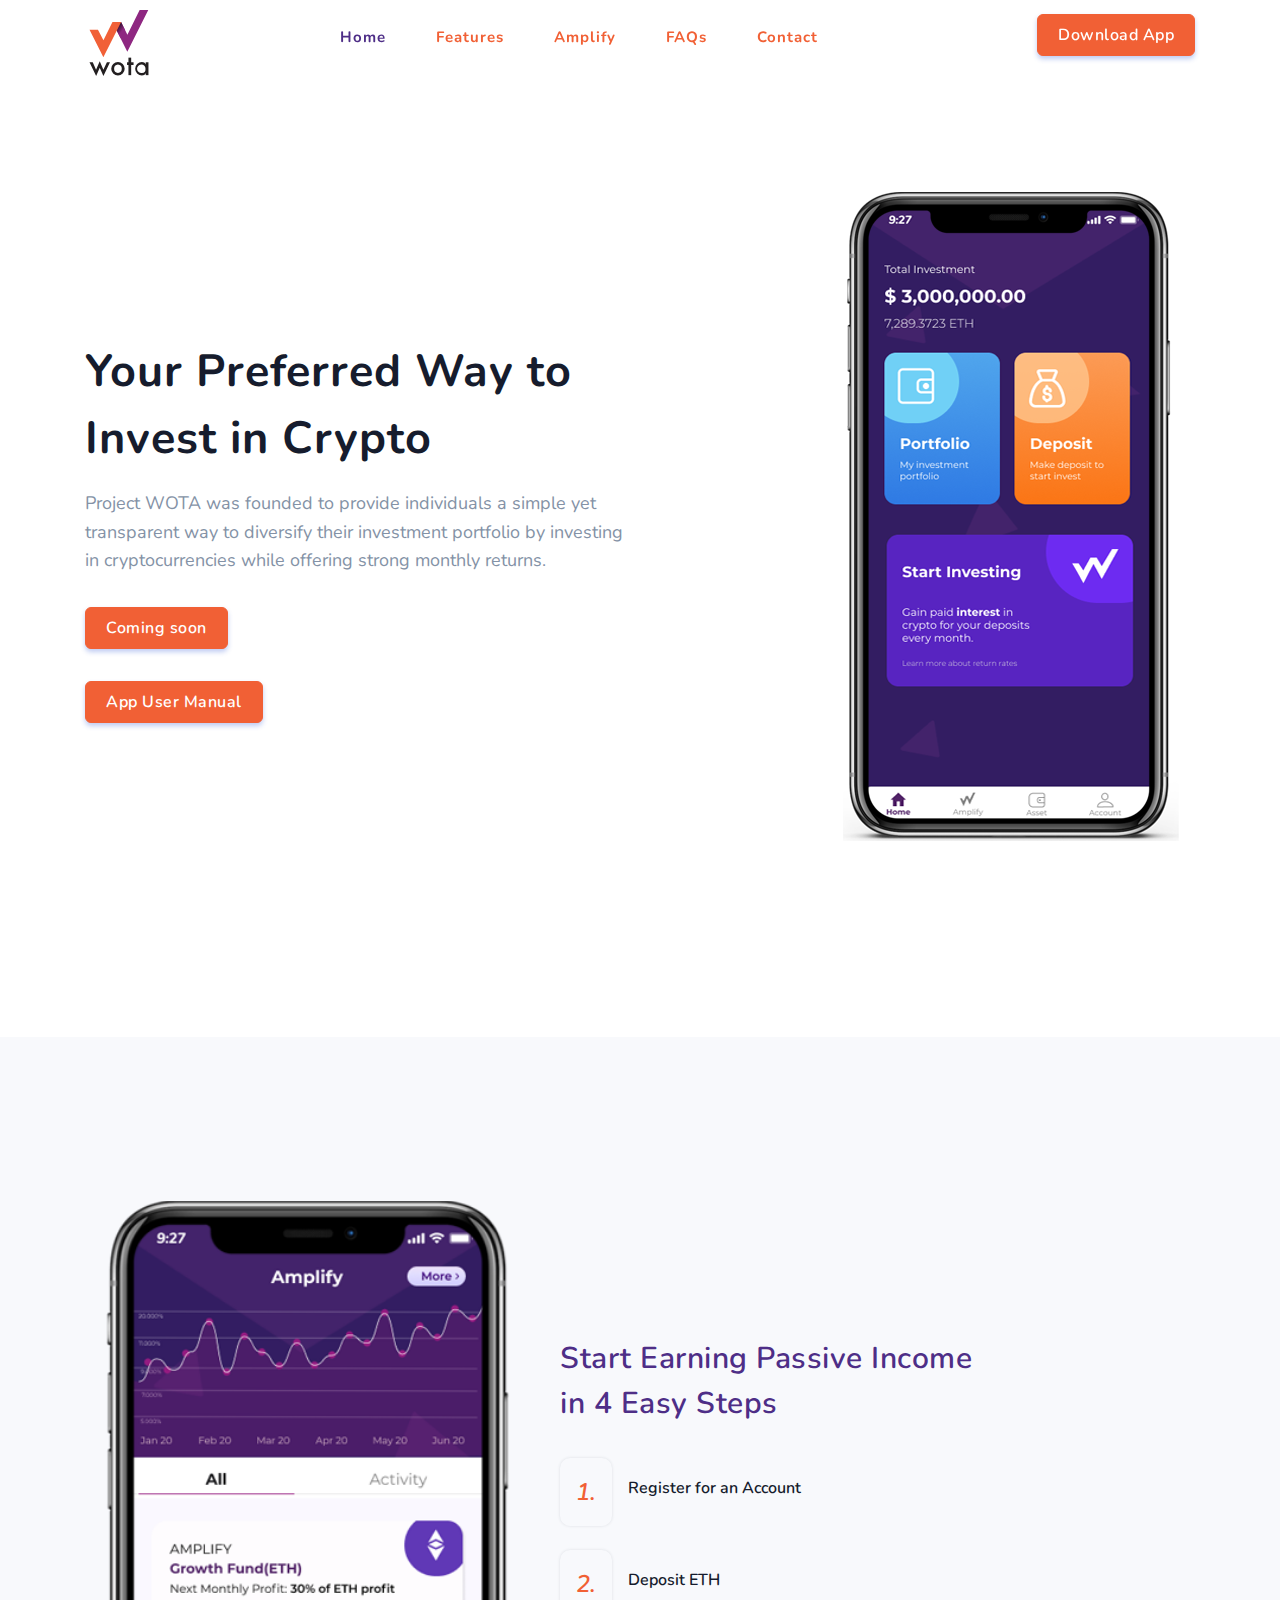
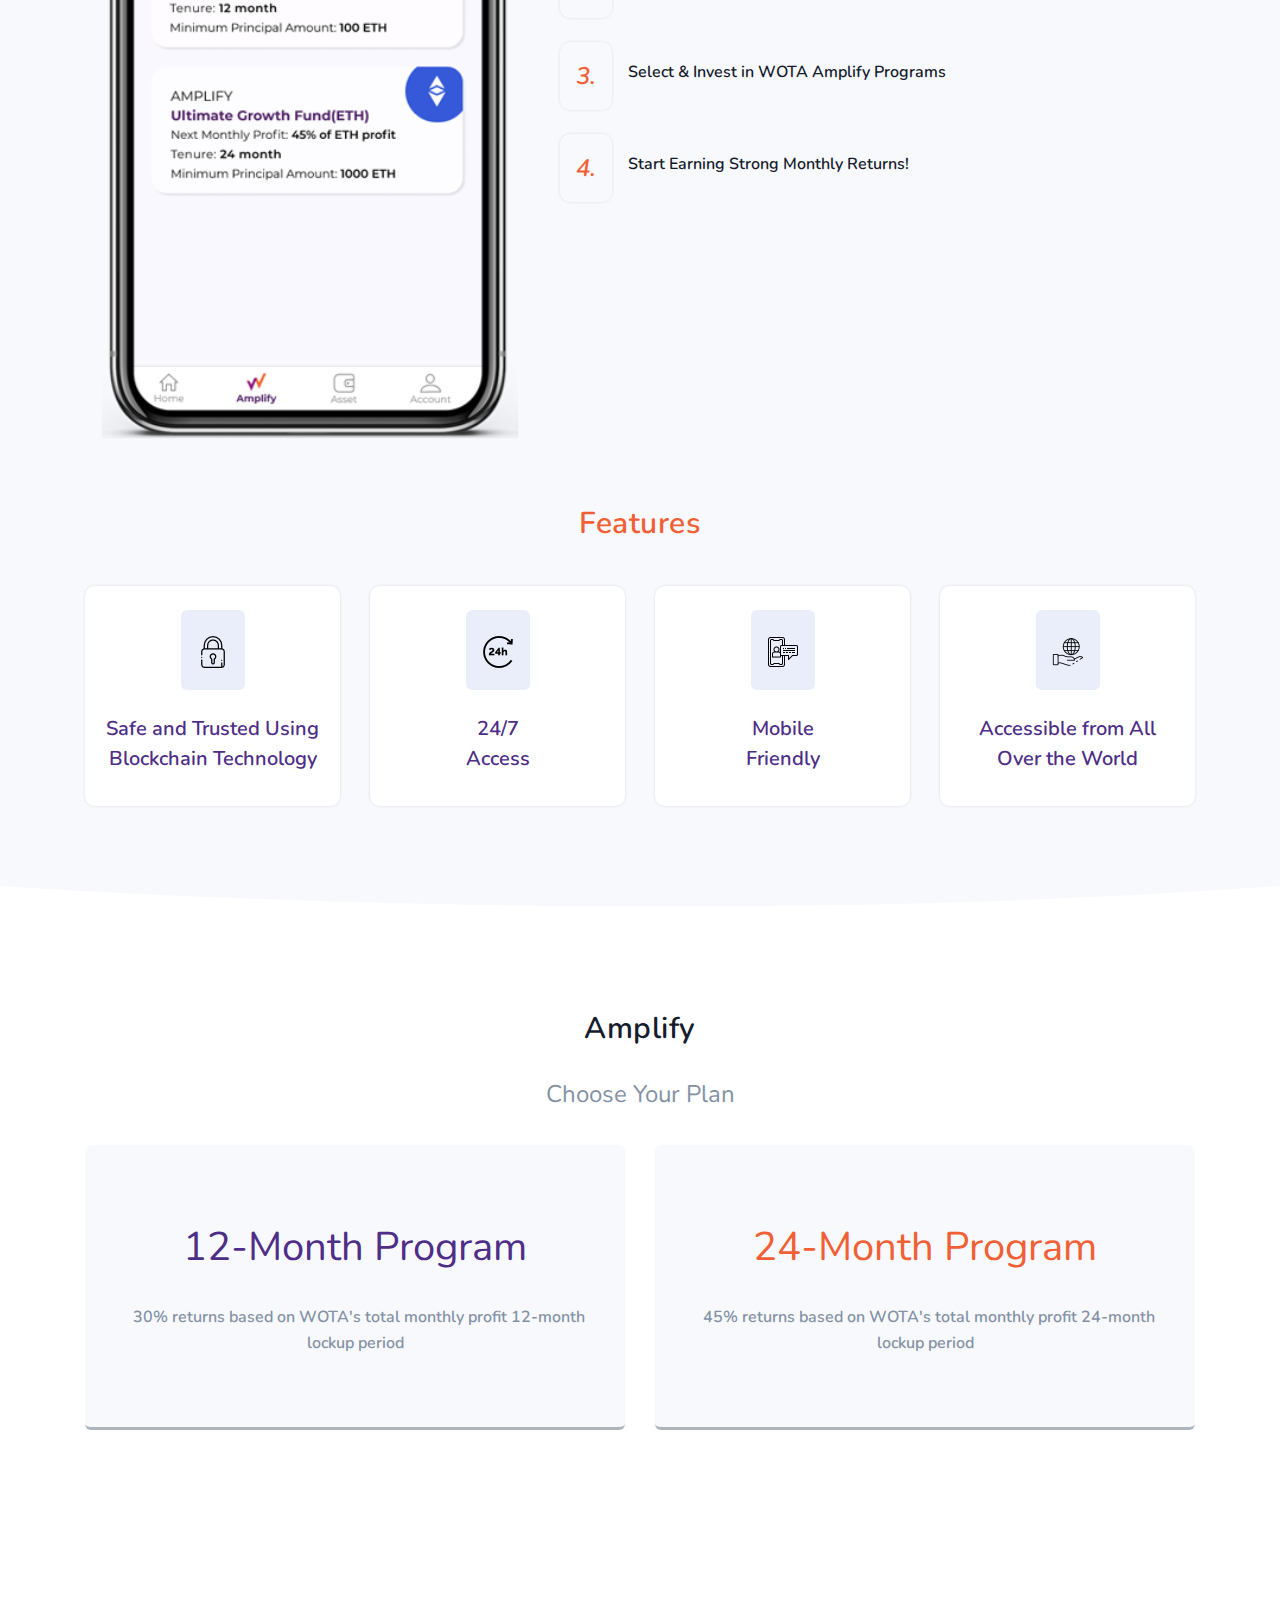
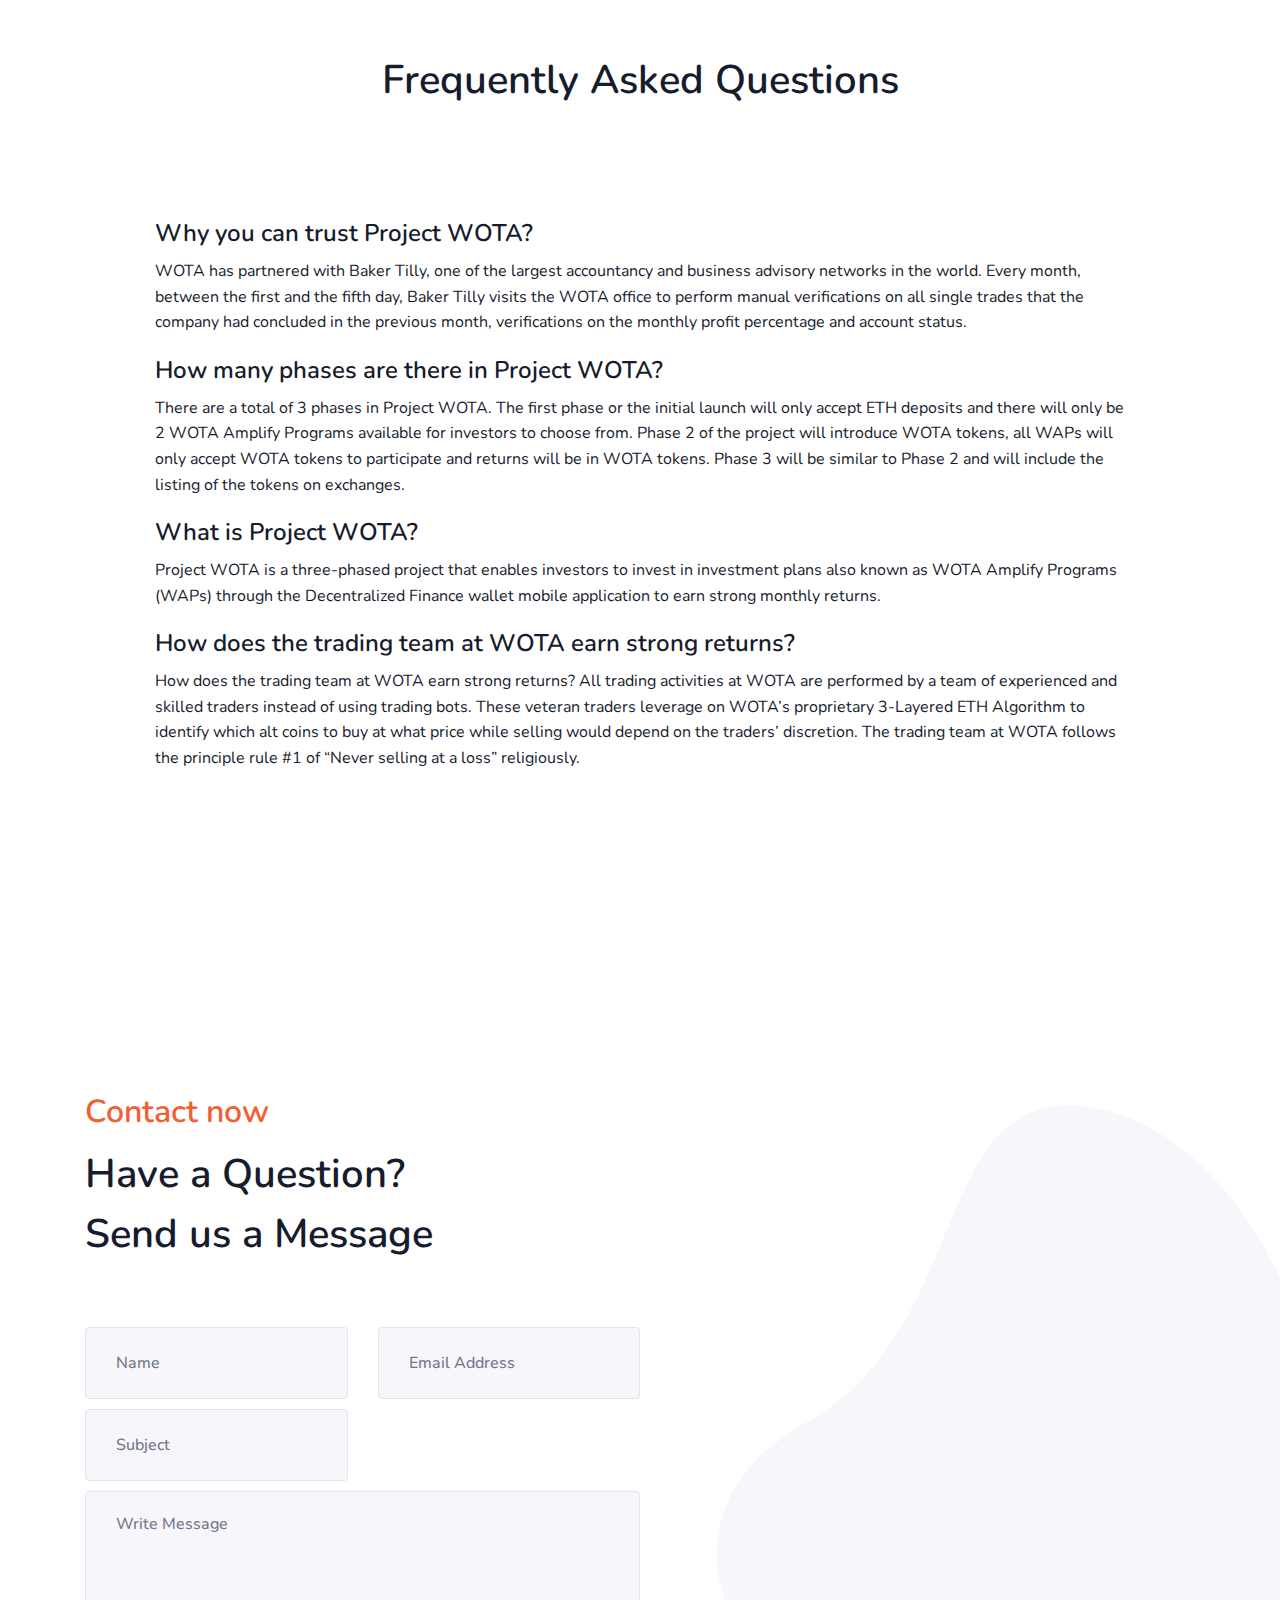
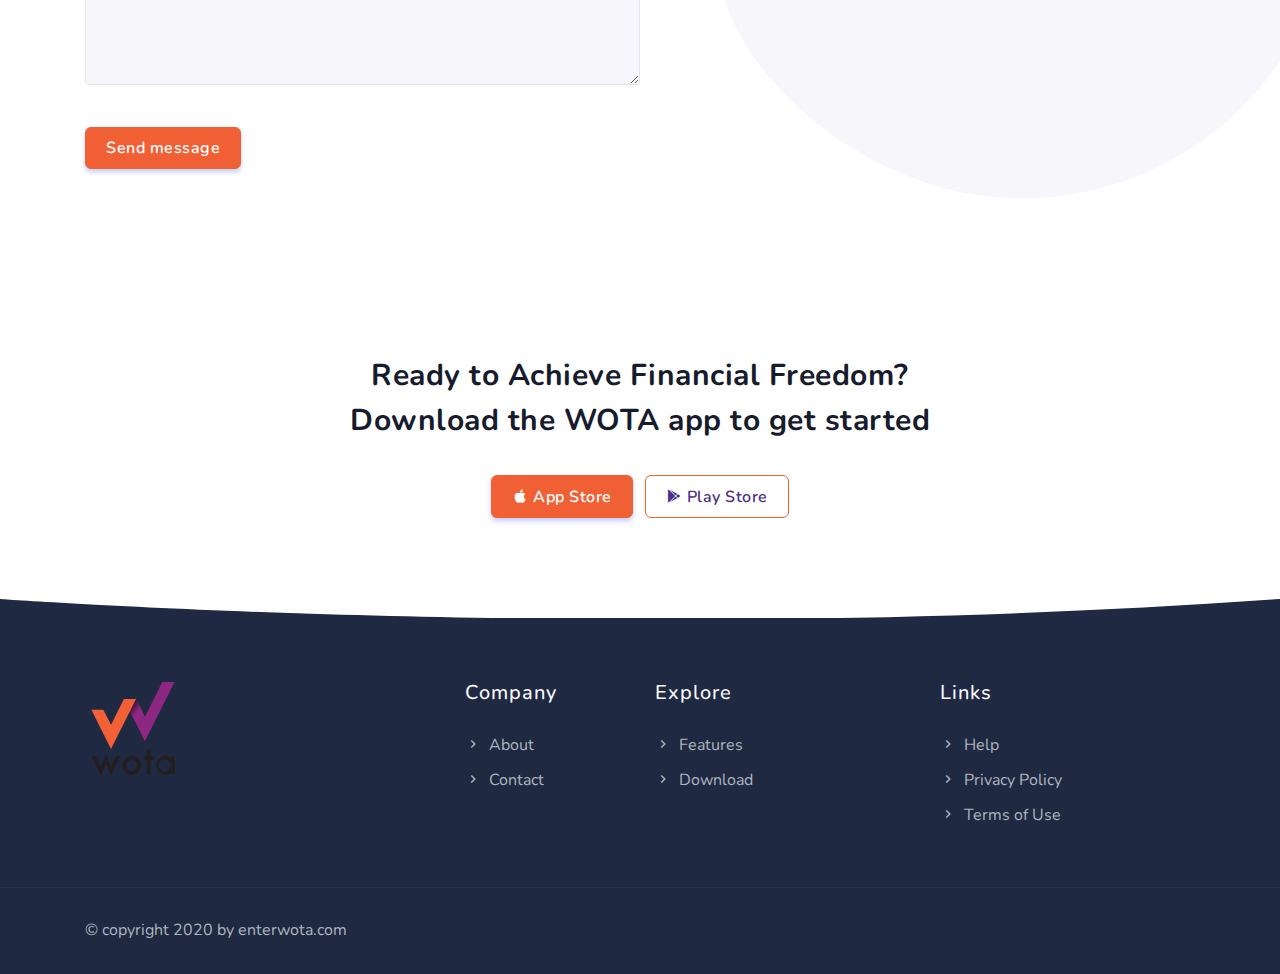
==== index.html @ bd6d3c3b "latest changes" ====
<!DOCTYPE html>
    <html lang="en">

    <head>
        <meta charset="utf-8" />
        <title>WOTA</title>
        <meta name="viewport" content="width=device-width, initial-scale=1.0">
        <meta name="description" content="Premium Bootstrap 4 Landing Page Template" />
        <meta name="keywords" content="Saas, Software, multi-uses, HTML, Clean, Modern" />
        <meta name="author" content="Shreethemes" />
        <meta name="email" content="shreethemes@gmail.com" />
        <meta name="website" content="http://www.shreethemes.in" />
        <meta name="Version" content="v2.5.1" />
        <!-- favicon -->
        <link rel="shortcut icon" href="images/WOTA Logo(new).svg">
        <!-- Bootstrap -->
        <link href="css/bootstrap.min.css" rel="stylesheet" type="text/css" />
        <!-- Icons -->
        <link href="css/materialdesignicons.min.css" rel="stylesheet" type="text/css" />
        <link rel="stylesheet" href="https://unicons.iconscout.com/release/v2.1.9/css/unicons.css">
        <!-- Slider -->               
        <link rel="stylesheet" href="css/owl.carousel.min.css"/> 
        <link rel="stylesheet" href="css/owl.theme.default.min.css"/> 
        <!-- Main Css -->
        <link href="css/style.css" rel="stylesheet" type="text/css" id="theme-opt" />
        <link href="css/colors/default.css" rel="stylesheet" id="color-opt">
        <link rel="stylesheet" href="css/owl.carousel.min.css"/> 
        <link rel="stylesheet" href="css/owl.theme.default.min.css"/> 
        <!-- Main Css -->
        <link href="css/style.css" rel="stylesheet" type="text/css" id="theme-opt" />
        <link href="css/colors/default.css" rel="stylesheet" id="color-opt">
        <script src="https://s3-us-west-2.amazonaws.com/s.cdpn.io/85280/debug.js"></script>
    </head>

    <body>
        <!-- Loader -->
        <!-- <div id="preloader">
            <div id="status">
                <div class="spinner">
                    <div class="double-bounce1"></div>
                    <div class="double-bounce2"></div>
                </div>
            </div>
        </div> -->
        <!-- Loader -->

        <!-- Navbar STart -->
        <header id="topnav" class="defaultscroll sticky">
            <div class="container">
                <!-- Logo container-->
                <div>
                    <a class="logo" href="index.html">
                        <img src="images/WOTA Logo(new).svg" width="65" height="85" alt="">
                    </a>
                </div>                 
                <div class="buy-button">
                    <a href="" target="_blank" class="btn btn-primary">Download App</a>
                </div><!--end login button-->
                <!-- End Logo container-->
                <div class="menu-extras">
                    <div class="menu-item">
                        <!-- Mobile menu toggle-->
                        <a class="navbar-toggle">
                            <div class="lines">
                                <span></span>
                                <span></span>
                                <span></span>
                            </div>
                        </a>
                        <!-- End mobile menu toggle-->
                    </div>
                </div>
        
                <div id="navigation">
                    <!-- Navigation Menu-->   
                    <ul class="navigation-menu ">
                        <li><a href="index.html" >Home</a></li>
                        <li><a href="index.html#Features">Features</a></li>
                        <li><a href="index.html#Amplify">Amplify</a></li>
                        <li><a href="index.html#FAQs">FAQs</a></li>
                        <li><a href="index.html#Contact">Contact</a></li>
                </div><!--end navigation-->
            </div><!--end container-->
        </header><!--end header-->
        <!-- Navbar End -->
        
        <!-- Hero Start -->
        <section class="bg-half-170 d-table w-100" id="Home">
            <div class="container">
                <div class="row align-items-center">
                    <div class="col-lg-6 col-md-7 col-sm-8">
                        <div class="title-heading mt-4">
                            <h1 class="heading mb-3" style="font-weight: bold;">Your Preferred Way to Invest in Crypto</h1>
                            <p class="para-desc text-muted">Project WOTA was founded to provide individuals a simple yet transparent way to diversify their investment portfolio by investing in cryptocurrencies
                                while offering strong monthly returns.</p>
                            <div class="mt-4">
                                <a href="" class="btn btn-primary mt-2 mr-2">Coming soon</a>
                            </div>
                            <div class="mt-4">
                                <a href="assets/WOTA Mobile App User Manual.pdf" class="btn btn-primary mt-2 mr-2" >App User Manual</a>
                            </div>
                        </div>
                    </div><!--end col-->

                    <div class="col-lg-6 col-md-5 mt-4 pt-2 mt-sm-0 pt-sm-0">
                        <div class="text-md-right text-center">
                            <img src="images/app/HomePageIphone.png" class="img-fluid" alt="">
                        </div>
                    </div>
                </div><!--end row-->
            </div><!--end container-->
        </section><!--end section-->
        <!-- Hero End -->

        <!-- Shape Start -->
        <!--Shape End-->

        <!-- Features Start -->
        <section class="section bg-light">
            <div class="container">
                <div class="row align-items-center">
                    <div class="col-12 col-lg-5 col-md-6">
                        <img src="images/app/Amplify(All)1.png"  alt="" style="width: 100%">
                    </div><!--end col-->

                    <div class="col-lg-7 col-md-6 mt-4 pt-2 mt-sm-0 pt-sm-0">
                        <div class="section-title text-md-left text-center">
                            <h4 class="title mb-4"  style="color: #4E2E87;">Start Earning Passive Income <br> in 4 Easy Steps</h4>
                            <div class="media align-items-center text-left mt-4 pt-2">
                                <div class="text-primary h4 mb-0 mr-3 p-3 rounded-md shadow">
                                    <i style="color:#F16035;"> 1. </i>
                                </div>
                                <div class="media-body">
                                    <h6>Register for an Account</h6>
                                </div>
                            </div>

                            <div class="media align-items-center text-left mt-4">
                                <div class="text-primary h4 mb-0 mr-3 p-3 rounded-md shadow">
                                    <i style="color:#F16035;"> 2. </i>
                                </div>
                                <div class="media-body">
                                    <h6>Deposit ETH</h6>
                                </div>
                            </div>

                            <div class="media align-items-center text-left mt-4">
                                <div class="text-primary h4 mb-0 mr-3 p-3 rounded-md shadow">
                                    <i style="color:#F16035;"> 3. </i>
                                </div>
                                <div class="media-body">
                                    <h6>Select & Invest in WOTA Amplify Programs</h6>
                                </div>
                            </div>
                            <div class="media align-items-center text-left mt-4">
                                <div class="text-primary h4 mb-0 mr-3 p-3 rounded-md shadow">
                                    <i style="color: #F16035;"> 4. </i>
                                </div>
                                <div class="media-body">
                                    <h6>Start Earning Strong Monthly Returns!</h6>
                                </div>
                            </div>
                        </div>
                    </div><!--end col-->
                </div><!--end row-->
            </div><!--end container-->
            
            <div class="container" id="Features">
                <div class="row justify-content-center">
                    <div class="col-12 text-center">
                        <div class="section-title mb-4 pb-2">
                            <h4 class="title" style="color:#F16035">Features</h4>
                        </div>
                    </div><!--end col-->
                </div><!--end row-->

                <div class="row row-with-gaps">
                    <div class="col-12 col-lg-3">
                        <div class="card features explore-feature p-4 px-md-3 border-0 rounded-md shadow text-center">
                            <div class="icons rounded h2 text-center text-primary px-3">
                                <img src="images/app/lock.png" alt="">
                            </div>

                            <div class="card-body p-0 content">
                                <h5 class="mt-4" style="color: #4E2E87;">Safe and Trusted Using Blockchain Technology</h5>

                            </div>
                        </div>
                    </div><!--end col-->
                    
                    <div class="col-12 col-lg-3">
                        <div class="card features explore-feature p-4 px-md-3 border-0 rounded-md shadow text-center">
                            <div class="icons rounded h2 text-center text-primary px-3">
                                <img src="images/app/24-hours.png" alt="">
                            </div>

                            <div class="card-body p-0 content">
                                <h5 class="mt-4"  style="color: #4E2E87;">24/7 <br> Access</h5>

                            </div>
                        </div>
                    </div><!--end col-->
                    
                    <div class="col-12 col-lg-3">
                        <div class="card features explore-feature p-4 px-md-3 border-0 rounded-md shadow text-center">
                            <div class="icons rounded h2 text-center text-primary px-3">
                                <img src="images/app/smartphone.png" alt="">
                            </div>

                            <div class="card-body p-0 content">
                                <h5 class="mt-4" style="color: #4E2E87;">Mobile <br> Friendly</h5>

                            </div>
                        </div>
                    </div><!--end col-->
                    
                    <div class="col-12 col-lg-3">
                        <div class="card features explore-feature p-4 px-md-3 border-0 rounded-md shadow text-center">
                            <div class="icons rounded h2 text-center text-primary px-3">
                                <img src="images/app/global.png" alt="">
                            </div>

                            <div class="card-body p-0 content">
                                <h5 class="mt-4" style="color: #4E2E87;">Accessible from All Over the World</h5>

                            </div>
                        </div>
                    </div><!--end col-->           
        </section><!--end section-->


        <!-- Shape Start -->
        <div class="position-relative">
            <div class="shape overflow-hidden text-white">
                <svg viewBox="0 0 2880 48" fill="none" xmlns="http://www.w3.org/2000/svg">
                    <path d="M0 48H1437.5H2880V0H2160C1442.5 52 720 0 720 0H0V48Z" fill="currentColor"></path>
                </svg>
            </div>
        </div>
        <!--Shape End-->

        
        <!-- Price Start -->
        <section class="section" id="Amplify">
            <div class="container">
                <div class="row justify-content-center">
                    <div class="col-12 text-center">
                        <div class="section-title mb-4 pb-2">
                            <h4 class="title mb-4">Amplify</h4>
                            <p class="text-muted para-desc mb-0 mx-auto" style="font-size:x-large;">Choose Your Plan</p>
                        </div>
                    </div><!--end col-->
                </div><!--end row-->

                <div class=tabed-content>
                <div container>
                <div class="row justify-content-lg-center row-with-gaps">
                    <div class="col-md-10 col-lg">
                        <div class="card pricing-rates bg-light py-5 border-0 rounded text-center">
                            <div class="card-body">
                                <div class="d-flex justify-content-center mb-4">
                                    <span class="price h1 mb-0" style="color:#4E2E87">12-Month Program</span>
                                </div>

                                <ul class="list-unstyled mb-0 pl-0">
                                    <li class="h6 text-muted mb-0"><span class="text-primary h5 mr-2"></span>30% returns based on WOTA's total monthly profit 12-month lockup period</li>
                                </ul>
                            </div>
                        </div>
                    </div><!--end col-->

                    <div class="col-md-10 col-lg">
                        <div class="card pricing-rates bg-light py-5 border-0 rounded text-center">
                            <div class="card-body">
                                <div class="d-flex justify-content-center mb-4">
                                    <span class="price h1 mb-0" style="color: #F16035">24-Month Program</span>
                                </div>
                                
                                <ul class="list-unstyled mb-0 pl-0">
                                    <li class="h6 text-muted mb-0"><span class="text-primary h5 mr-2"></span>45% returns based on WOTA's total monthly profit 24-month lockup period</li>
                                </ul>
                            </div>
                        </div>
                    </div><!--end col-->


                </div><!--end row-->
            </div><!--end container-->
            </div>
        </section><!--end section-->
        <!-- Price End -->
        

        <section class="faq-one" id="FAQs">
            <img
              src="assets/images/shapes/faq-bg-1-1.png"
              class="faq-one__bg-shape-1"
              alt=""
            />
            <div class="container">
              <div class="block-title text-center">
                <h1>
                  Frequently Asked Questions
                </h1>
              </div>
              <div
                class="accrodion-grp wow fadeIn"
                data-wow-duration="1500ms"
                data-grp-name="faq-accrodion"
              >
                <div class="accrodion active">
                  <div class="accrodion-inner">
                    <div class="accrodion-title">
                      <h4>Why you can trust Project WOTA?</h4>
                    </div>
                    <div class="accrodion-content">
                      <div class="inner">
                        <p>
                          WOTA has partnered with Baker Tilly, one of the largest
                          accountancy and business advisory networks in the world.
                          Every month, between the first and the fifth day, Baker
                          Tilly visits the WOTA office to perform manual
                          verifications on all single trades that the company had
                          concluded in the previous month, verifications on the
                          monthly profit percentage and account status.
                        </p>
                      </div>
                    </div>
                  </div>
                </div>
                <div class="accrodion">
                  <div class="accrodion-inner">
                    <div class="accrodion-title">
                      <h4>How many phases are there in Project WOTA?</h4>
                    </div>
                    <div class="accrodion-content">
                      <div class="inner">
                        <p>
                          There are a total of 3 phases in Project WOTA. The first
                          phase or the initial launch will only accept ETH deposits
                          and there will only be 2 WOTA Amplify Programs available
                          for investors to choose from. Phase 2 of the project will
                          introduce WOTA tokens, all WAPs will only accept WOTA
                          tokens to participate and returns will be in WOTA tokens.
                          Phase 3 will be similar to Phase 2 and will include the
                          listing of the tokens on exchanges.
                        </p>
                      </div>
                    </div>
                  </div>
                </div>
                <div class="accrodion">
                  <div class="accrodion-inner">
                    <div class="accrodion-title">
                      <h4>What is Project WOTA?</h4>
                    </div>
                    <div class="accrodion-content">
                      <div class="inner">
                        <p>
                          Project WOTA is a three-phased project that enables
                          investors to invest in investment plans also known as WOTA
                          Amplify Programs (WAPs) through the Decentralized Finance
                          wallet mobile application to earn strong monthly returns.
                        </p>
                      </div>
                    </div>
                  </div>
                </div>
                <div class="accrodion">
                  <div class="accrodion-inner">
                    <div class="accrodion-title">
                      <h4>
                        How does the trading team at WOTA earn strong returns?
                      </h4>
                    </div>
                    <div class="accrodion-content">
                      <div class="inner">
                        <p>
                          How does the trading team at WOTA earn strong returns? All
                          trading activities at WOTA are performed by a team of
                          experienced and skilled traders instead of using trading
                          bots. These veteran traders leverage on WOTA’s proprietary
                          3-Layered ETH Algorithm to identify which alt coins to buy
                          at what price while selling would depend on the traders’
                          discretion. The trading team at WOTA follows the principle
                          rule #1 of “Never selling at a loss” religiously.
                        </p>
                      </div>
                    </div>
                  </div>
                </div>
              </div>
            </div>
          </section>

        <section class="contact-one" id="Contact">
            <img
              src="shapes/contact-bg-shape-1-1.png"
              class="contact-one__bg-shape-1"
              alt=""
            />
            <div class="container">
              <div class="row">
                <div class="col-lg-7">
                  <form
                    action="inc/sendemail.php"
                    class="contact-form-validated contact-one__form"
                  >
                    <div class="block-title">
                      <h2 style="color: #F16035;">Contact now</h2>
                      <h1>Have a Question? <br />Send us a Message</h1>
                    </div>
                    <div class="row">
                      <div class="col-lg-6">
                        <input type="text" placeholder="Name" name="name" />
                      </div>
                      <div class="col-lg-6">
                        <input
                          type="text"
                          placeholder="Email Address"
                          name="email"
                        />
                      </div>
                      <div class="col-lg-6">
                        <input type="text" placeholder="Subject" name="subject" />
                      </div>
                      <div class="col-lg-12">
                        <textarea
                          placeholder="Write Message"
                          name="message"
                        ></textarea>
                      </div>
                      <div class="col-lg-12 text-left">
                        <div class="mt-4">
                            <a href="" class="btn btn-primary mt-2 mr-2">Send message</a>
                        </div>
                      </div>
                    </div>
                  </form>
                </div>
              </div>
            </div>
          </section>
        
       
                <div class="row mt-md-5 pt-md-3 mt-4 pt-2 mt-sm-0 pt-sm-0 justify-content-center">
                    <div class="col-12 text-center">
                        <div class="section-title">
                            <h4 class="title mb-4" style="font-weight: bold;">Ready to Achieve Financial Freedom? <br>
                                Download the WOTA app to get started</h4>
                            <div class="mt-4">
                                <a href="javascript:void(0)" class="btn btn-primary mt-2 mr-2"><i class="mdi mdi-apple"></i> App Store</a>
                                <a href="javascript:void(0)" class="btn btn-outline-primary mt-2"><i class="mdi mdi-google-play"></i> Play Store</a>
                            </div>
                        </div>
                    </div><!--end col-->
                </div><!--end row-->
            </div><!--end container-->
        </section><!--end section-->
        <!-- Testi n Download cta End -->

        <!-- Shape Start -->
        <div class="position-relative">
            <div class="shape overflow-hidden text-footer">
                <svg viewBox="0 0 2880 48" fill="none" xmlns="http://www.w3.org/2000/svg">
                    <path d="M0 48H1437.5H2880V0H2160C1442.5 52 720 0 720 0H0V48Z" fill="currentColor"></path>
                </svg>
            </div>
        </div>
        <!--Shape End-->

        <!-- Footer Start -->
        <footer class="footer">
            <div class="container">
                <div class="row">
                    <div class="col-lg-4 col-12 mb-0 mb-md-4 pb-0 pb-md-2">
                        <a href="#" class="logo-footer">
                            <img src="images/WOTA Logo(new).svg" height="100" alt="" style="text-align: center;">
                        </a>
                    </div><!--end col-->
                    
                    <div class="col-lg-2 col-md-4 col-12 mt-4 mt-sm-0 pt-2 pt-sm-0">
                        <h4 class="text-light footer-head">Company</h4>
                        <ul class="list-unstyled footer-list mt-4">
                            <li><a href="index-apps.html" class="text-foot"><i class="mdi mdi-chevron-right mr-1"></i> About </a></li>
                            <li><a href="index-apps.html" class="text-foot"><i class="mdi mdi-chevron-right mr-1"></i> Contact</a></li>
                        </ul>
                    </div><!--end col-->
                    
                    <div class="col-lg-3 col-md-4 col-12 mt-4 mt-sm-0 pt-2 pt-sm-0">
                        <h4 class="text-light footer-head">Explore</h4>
                        <ul class="list-unstyled footer-list mt-4">
                            <li><a href="index.html" class="text-foot"><i class="mdi mdi-chevron-right mr-1"></i> Features</a></li>
                            <li><a href="index.html" class="text-foot"><i class="mdi mdi-chevron-right mr-1"></i> Download </a></li>
                        </ul>
                    </div><!--end col-->

                    <div class="col-lg-3 col-md-4 col-12 mt-4 mt-sm-0 pt-2 pt-sm-0">
                        <h4 class="text-light footer-head">Links</h4>
                        <ul class="list-unstyled footer-list mt-4">
                            <li><a href="index.html" class="text-foot"><i class="mdi mdi-chevron-right mr-1"></i> Help</a></li>
                            <li><a href="privacy.html" class="text-foot"><i class="mdi mdi-chevron-right mr-1"></i> Privacy Policy</a></li>
                            <li><a href="terms.html" class="text-foot"><i class="mdi mdi-chevron-right mr-1"></i> Terms of Use</a></li>
                        </ul>
                        </form>
                    </div><!--end col-->
                </div><!--end row-->
            </div><!--end container-->
        </footer><!--end footer-->
        <footer class="footer footer-bar">
            <div class="container text-center">
                <div class="row align-items-center">
                    <div class="col-sm-6">
                        <div class="text-sm-left">
                            <p class="mb-0">© copyright 2020 by enterwota.com</p>
                        </div>
                    </div><!--end col-->

                </div><!--end row-->
            </div><!--end container-->
        </footer><!--end footer-->
        <!-- Footer End -->

        <!-- Back to top -->
        <a href="#" class="btn btn-icon btn-soft-primary back-to-top"><i data-feather="arrow-up" class="icons"></i></a>
        <!-- Back to top -->

        <!-- javascript -->
        <script src="js/jquery-3.5.1.min.js"></script>
        <script src="js/bootstrap.bundle.min.js"></script>
        <script src="js/jquery.easing.min.js"></script>
        <script src="js/scrollspy.min.js"></script>
        <!-- SLIDER -->
        <script src="js/owl.carousel.min.js "></script>
        <script src="js/owl.init.js "></script>
        <!-- Icons -->
        <script src="js/feather.min.js"></script>
        <script src="https://unicons.iconscout.com/release/v2.1.9/script/monochrome/bundle.js"></script>
        <!-- Main Js -->
        <script src="js/app.js"></script>
    </body>
</html>
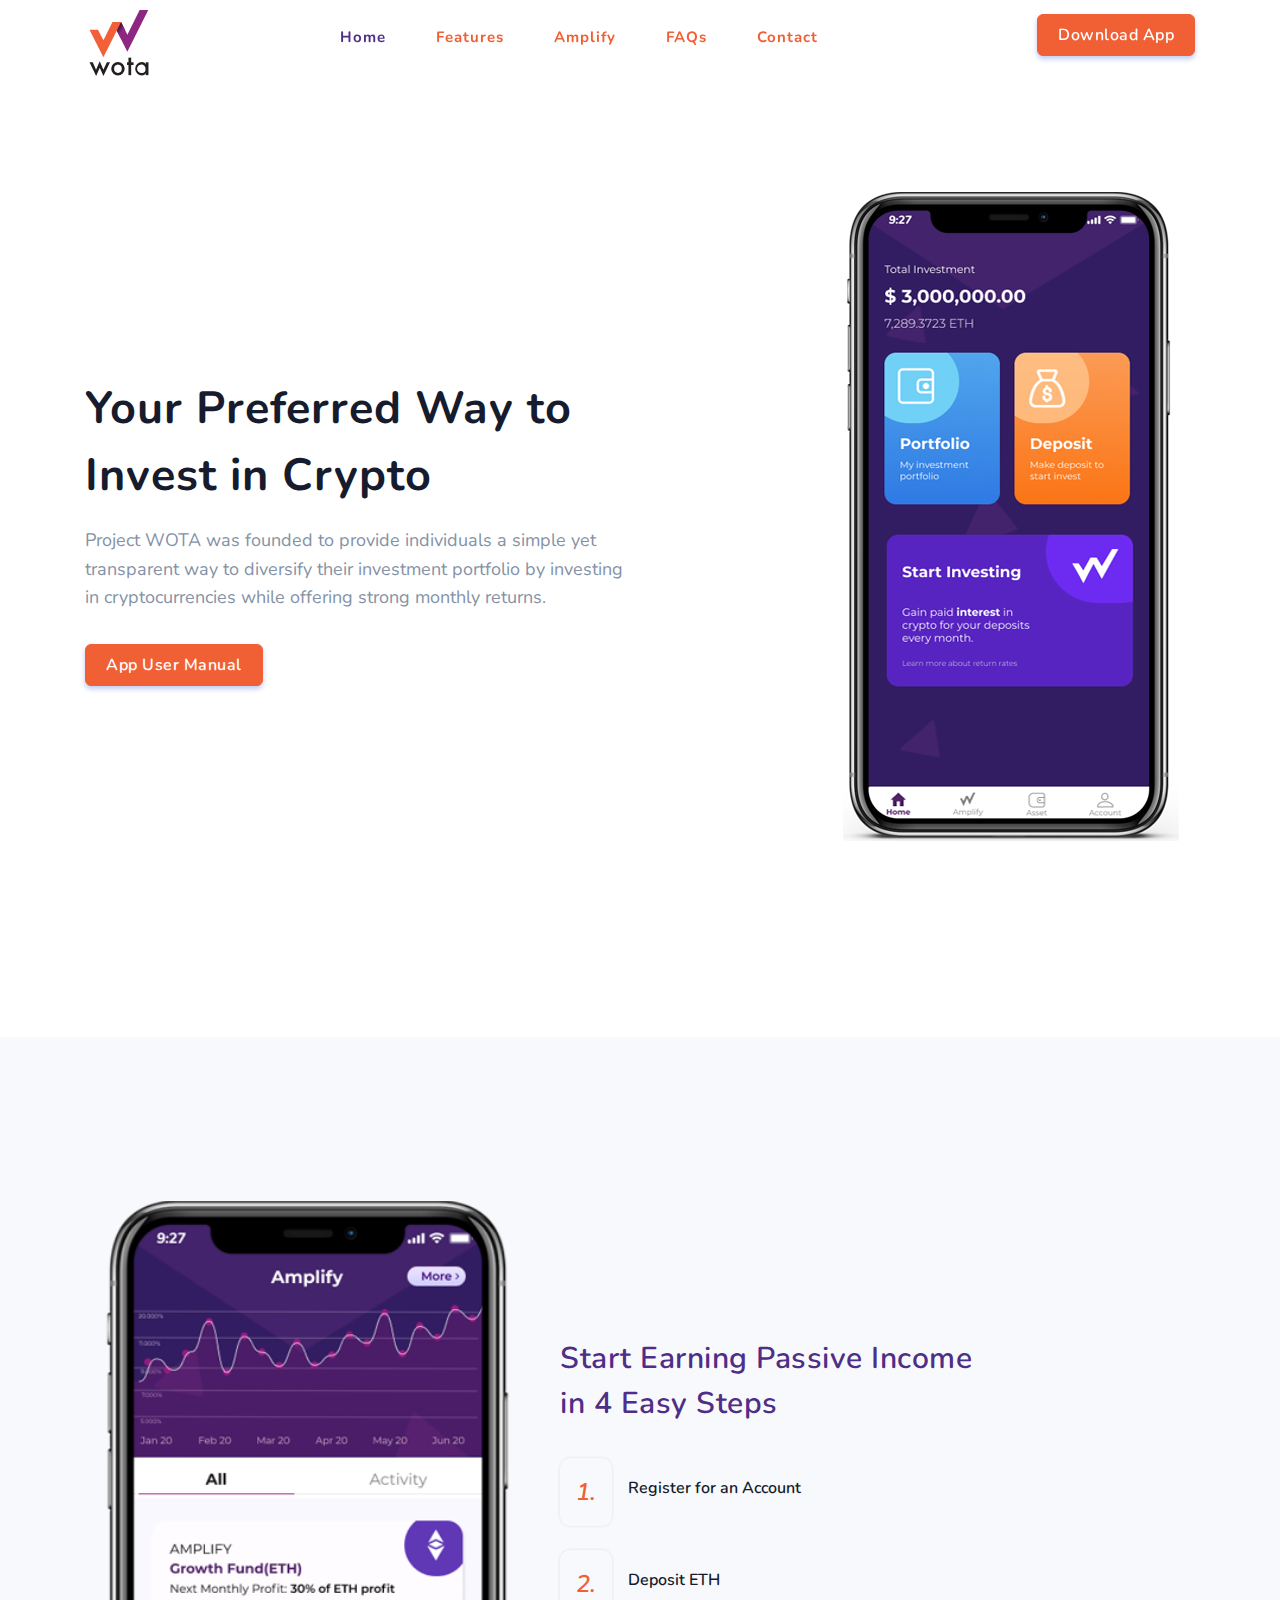
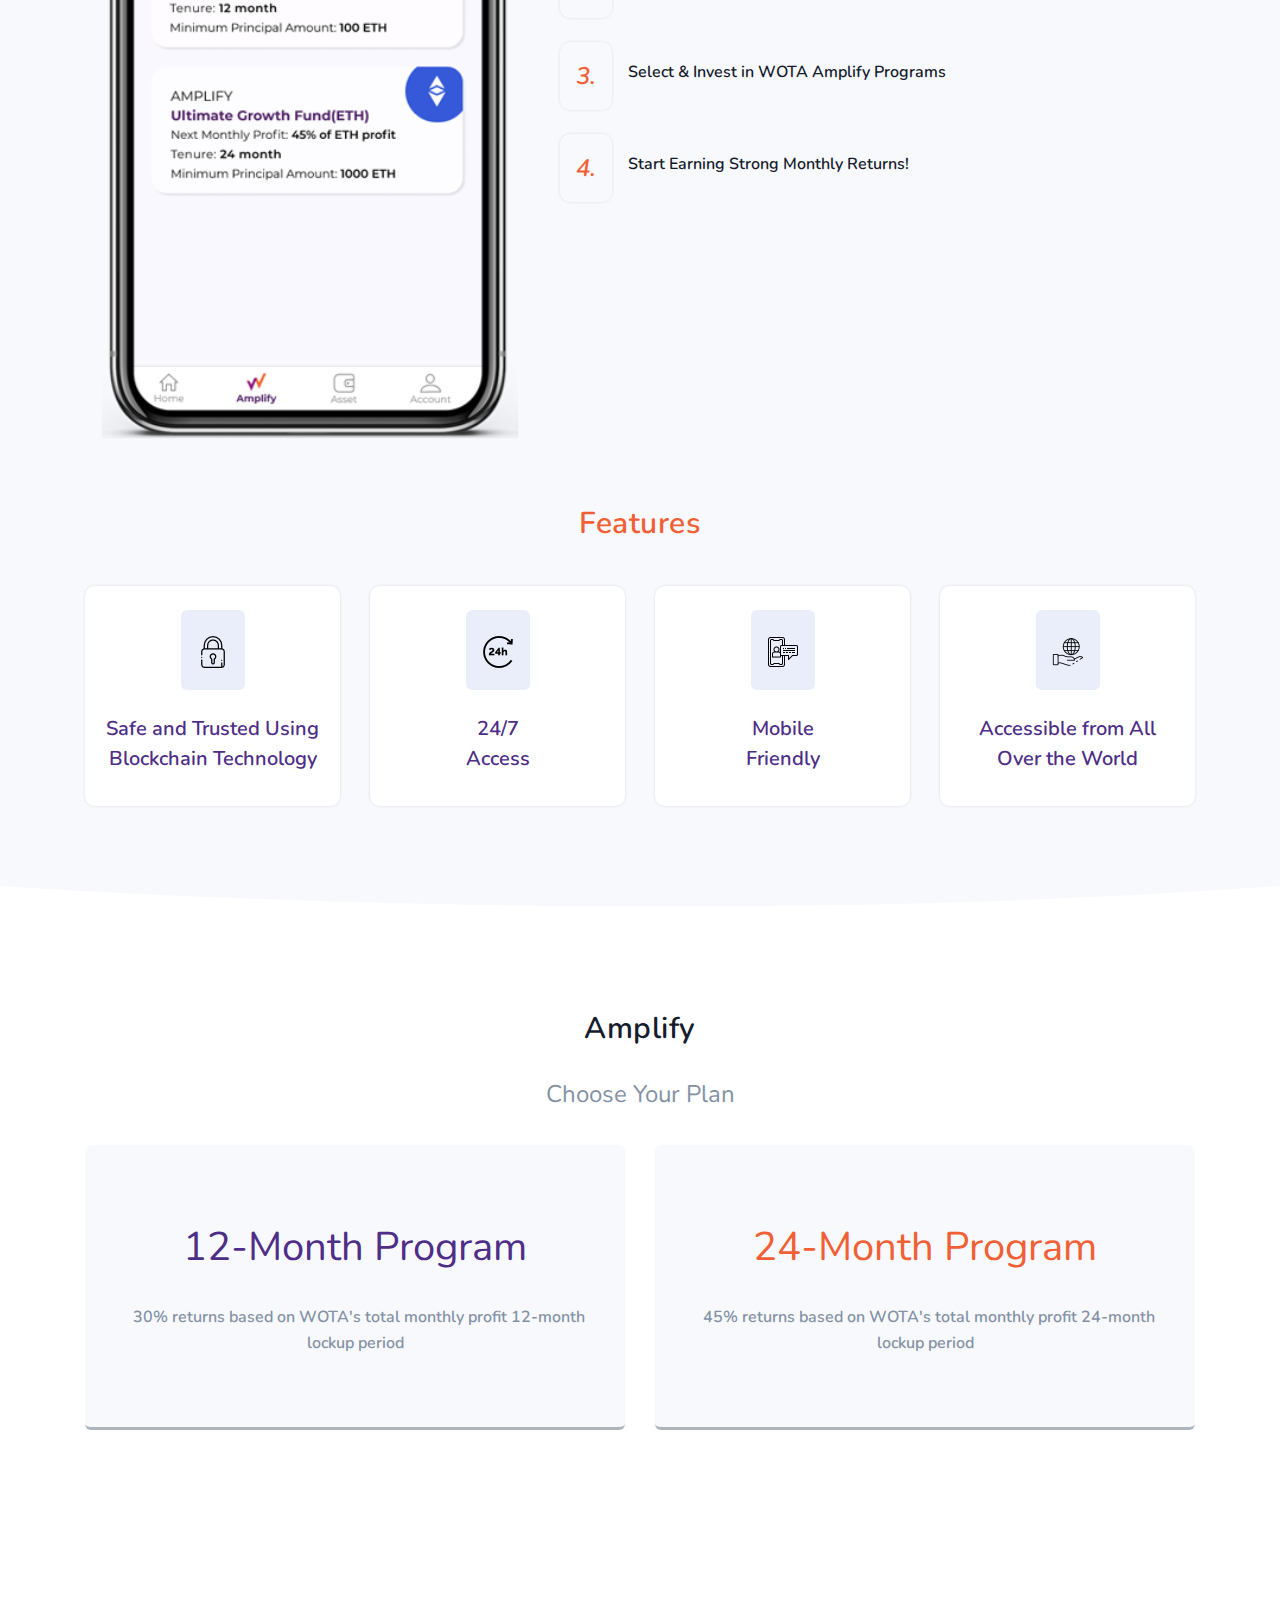
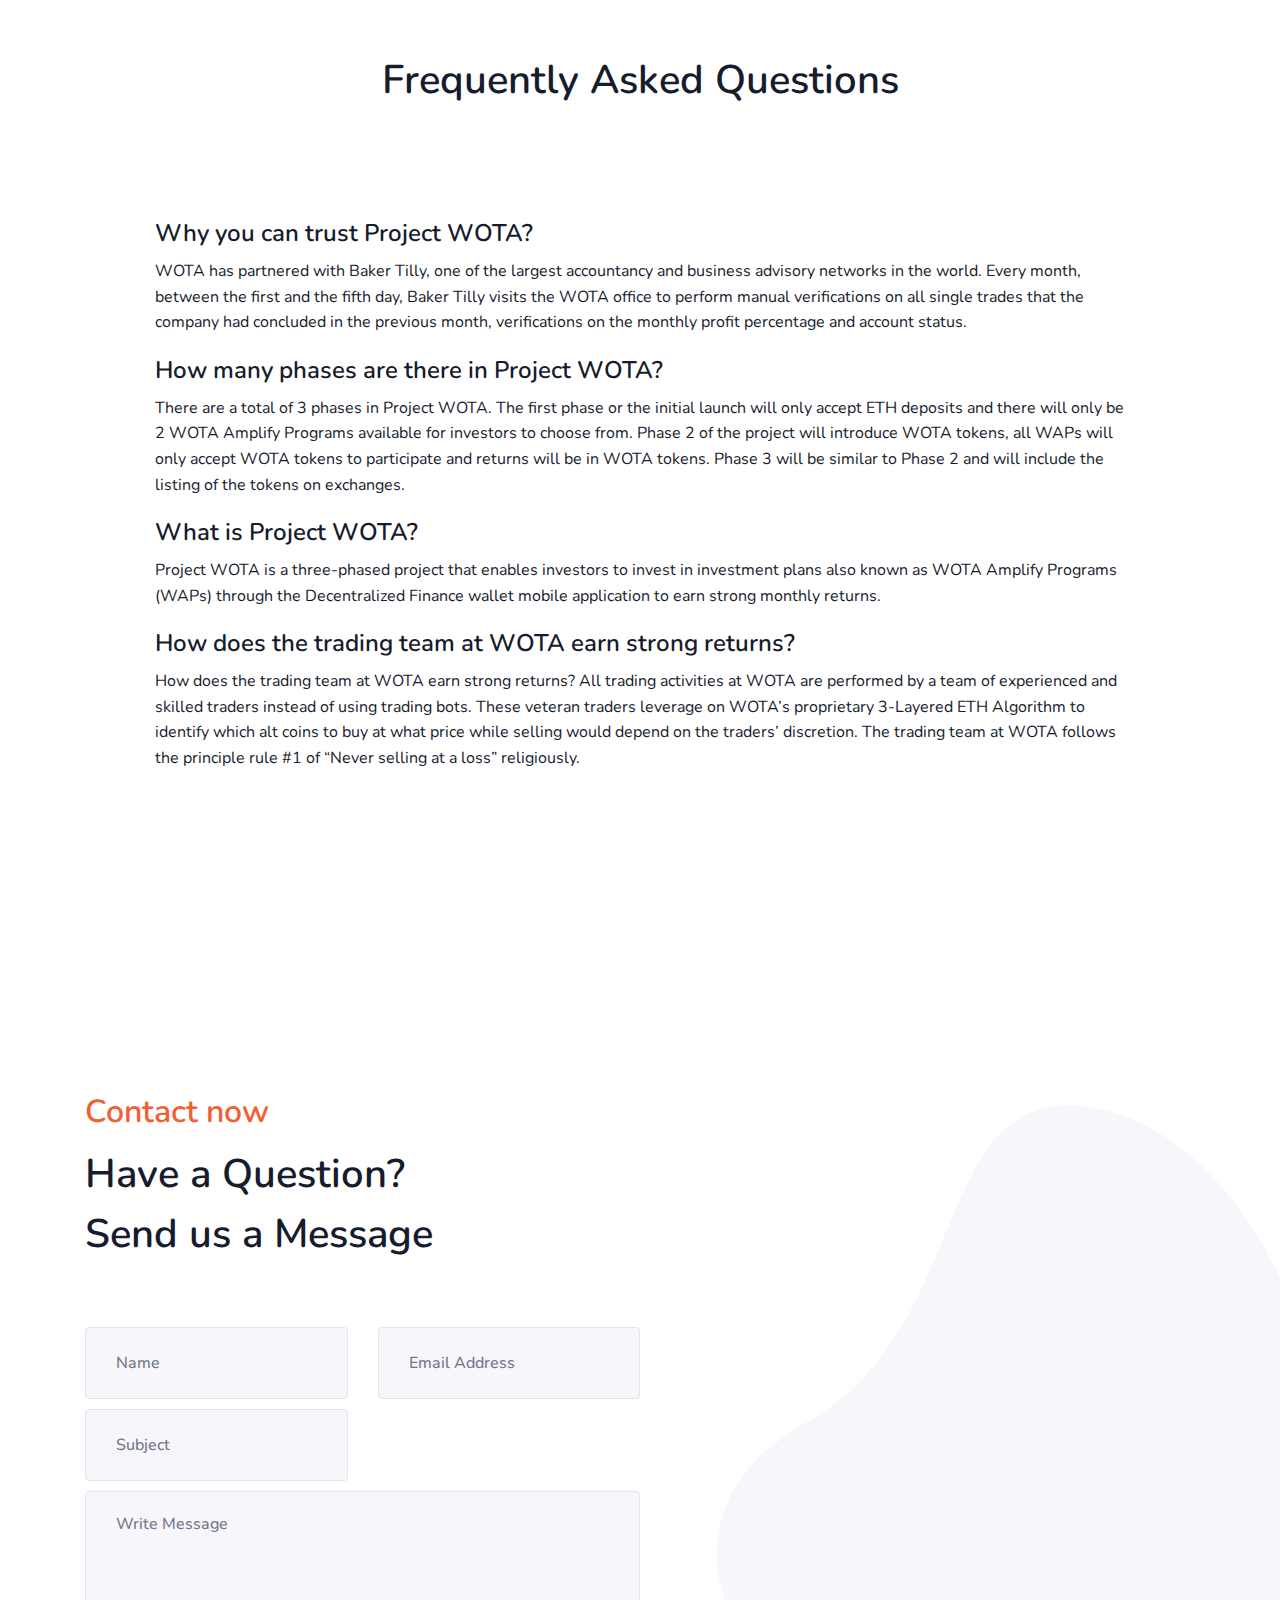
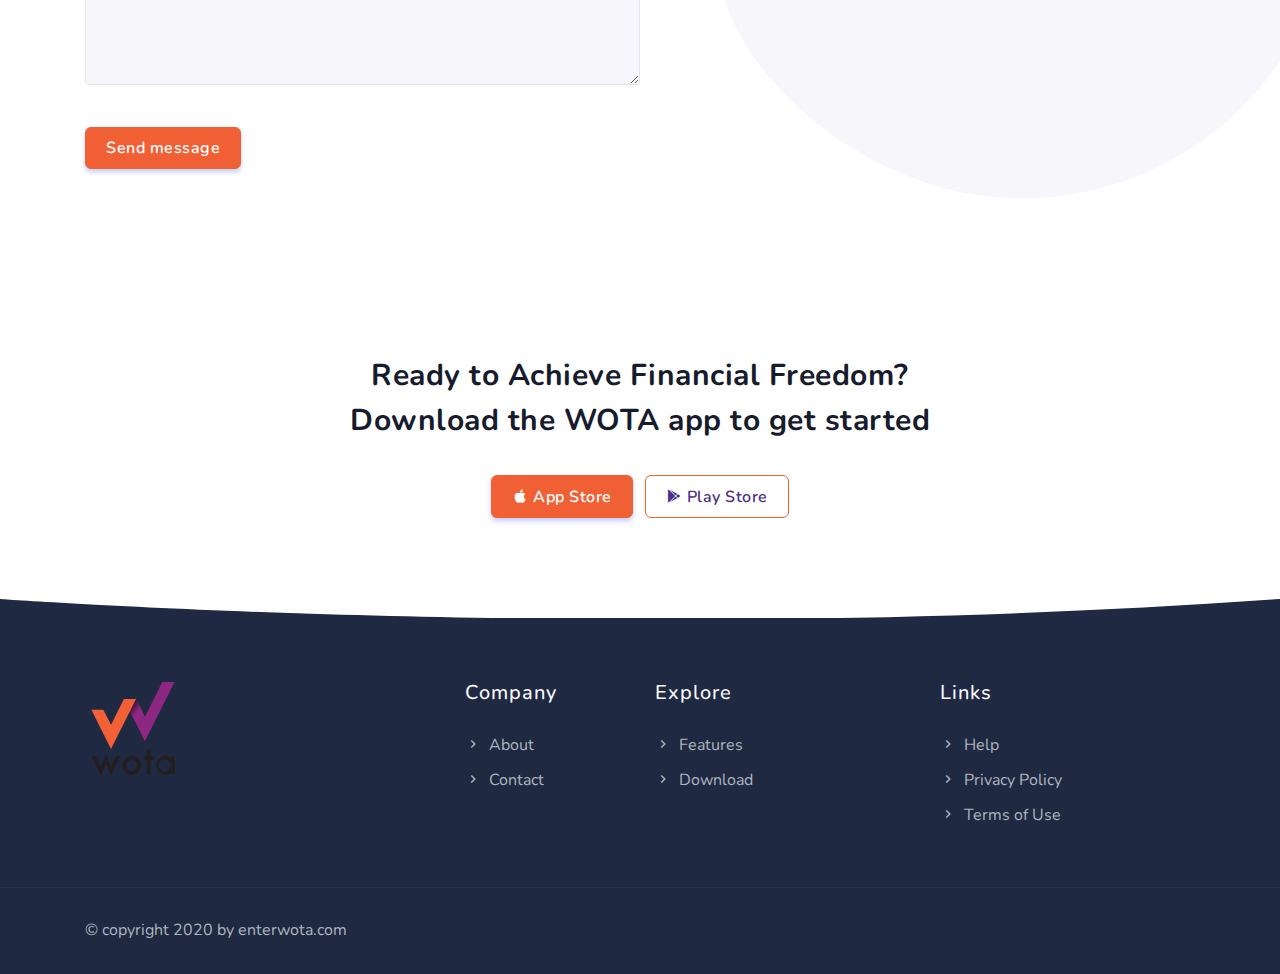
==== commit 42d9d501: "latest changes" ====
--- a/index.html
+++ b/index.html
@@ -95,9 +95,6 @@
                             <p class="para-desc text-muted">Project WOTA was founded to provide individuals a simple yet transparent way to diversify their investment portfolio by investing in cryptocurrencies
                                 while offering strong monthly returns.</p>
                             <div class="mt-4">
-                                <a href="" class="btn btn-primary mt-2 mr-2">Coming soon</a>
-                            </div>
-                            <div class="mt-4">
                                 <a href="assets/WOTA Mobile App User Manual.pdf" class="btn btn-primary mt-2 mr-2" >App User Manual</a>
                             </div>
                         </div>
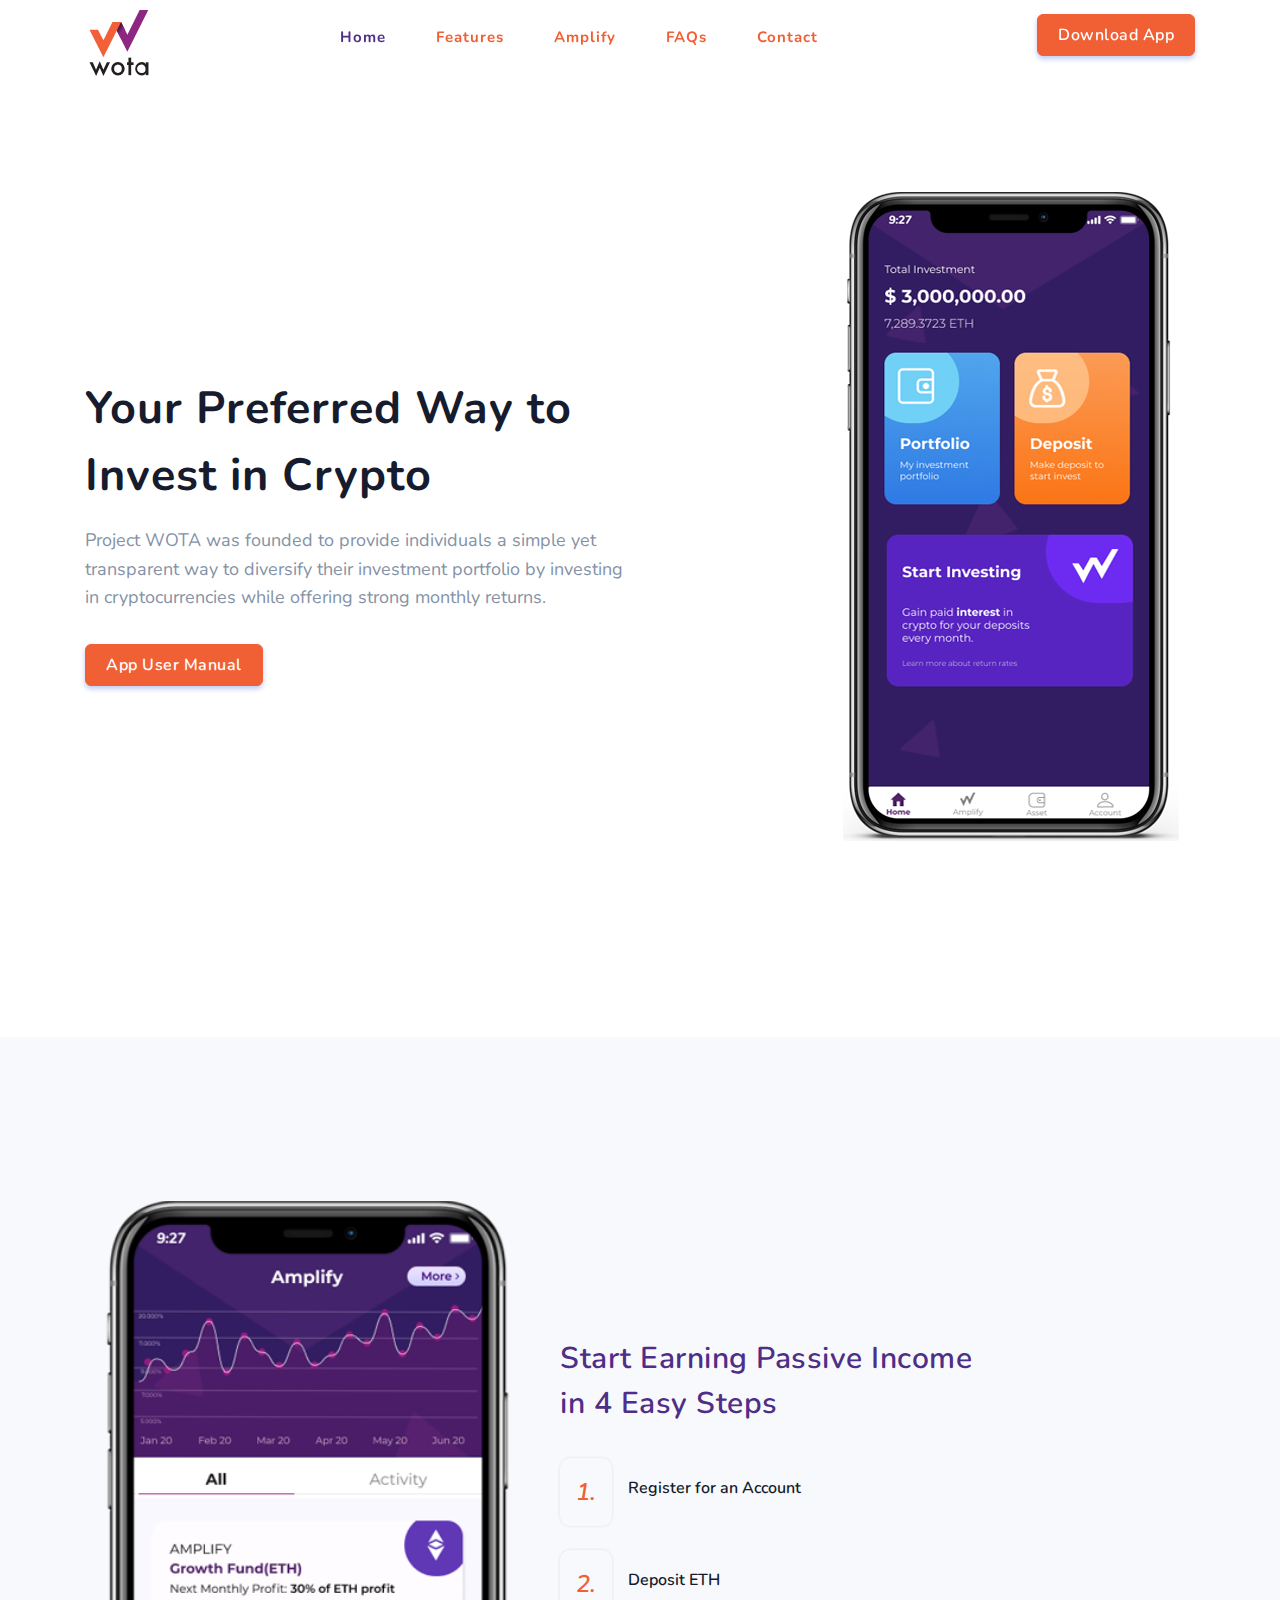
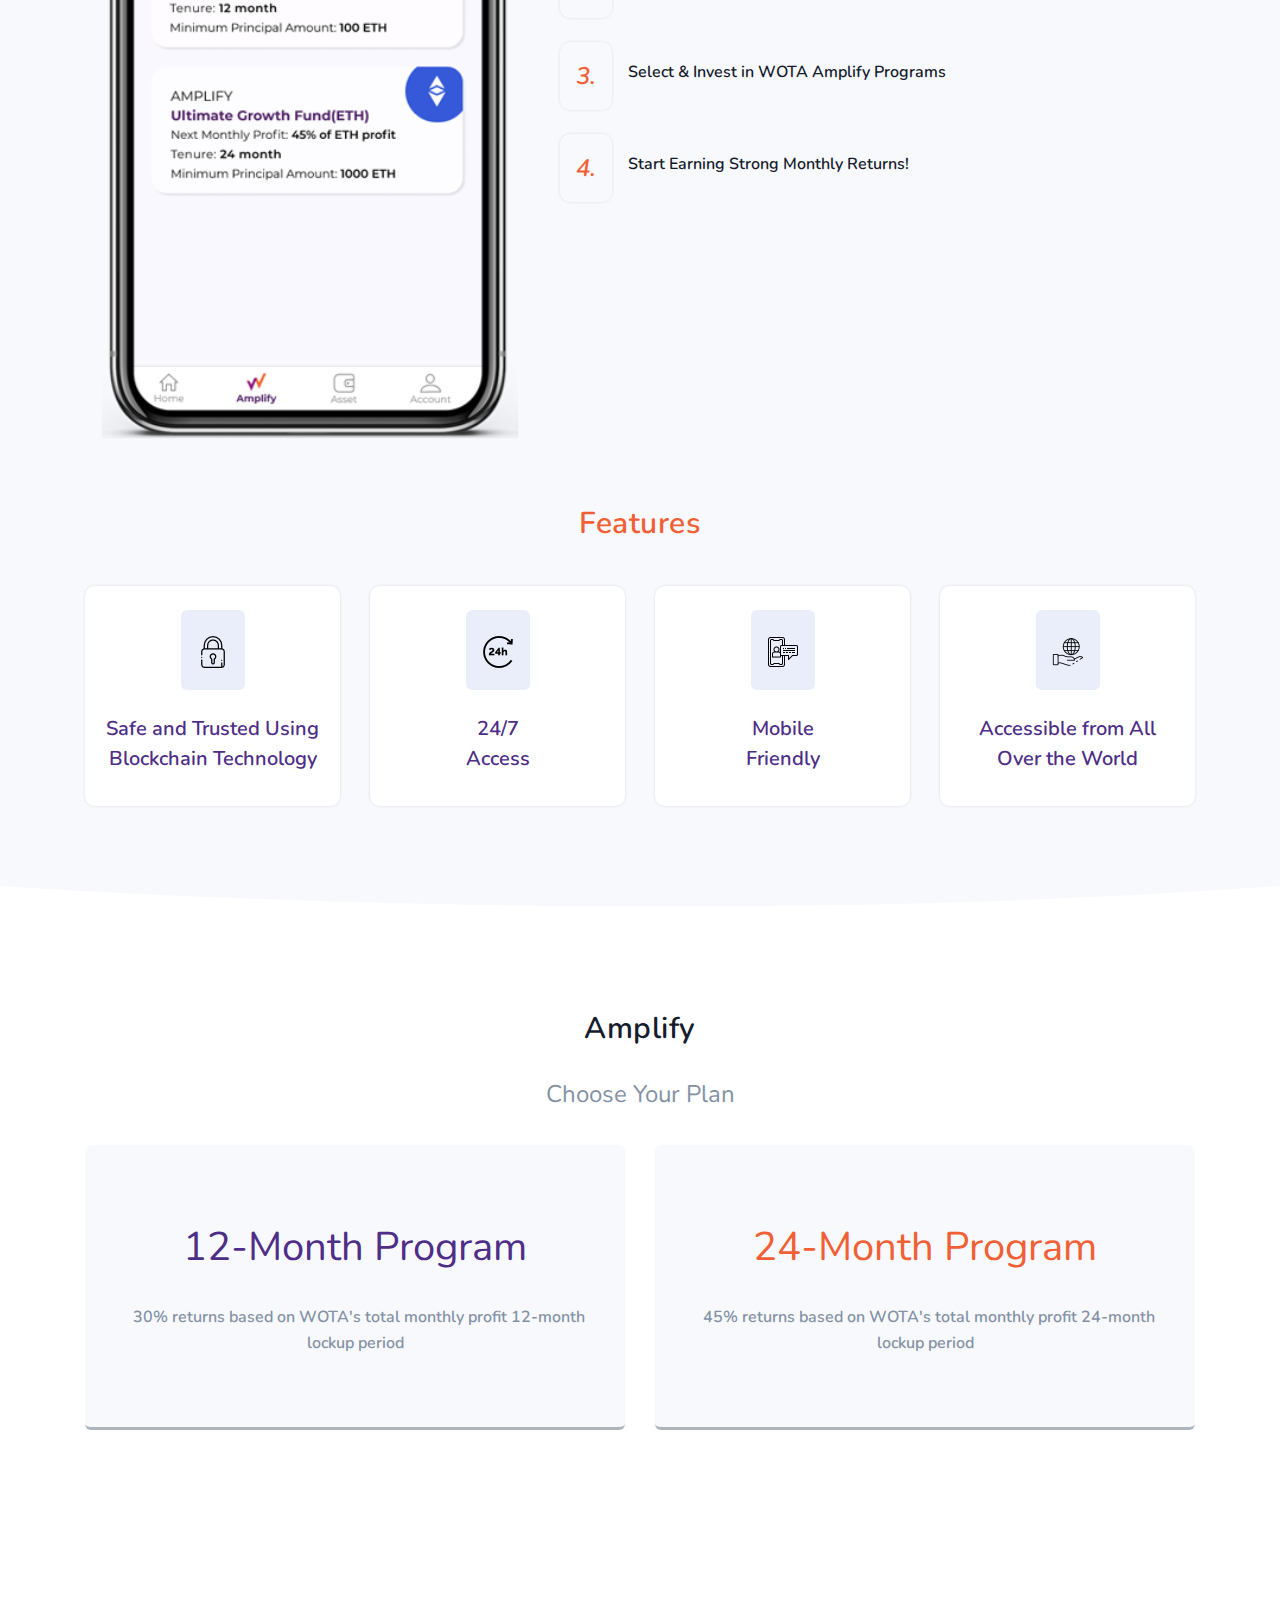
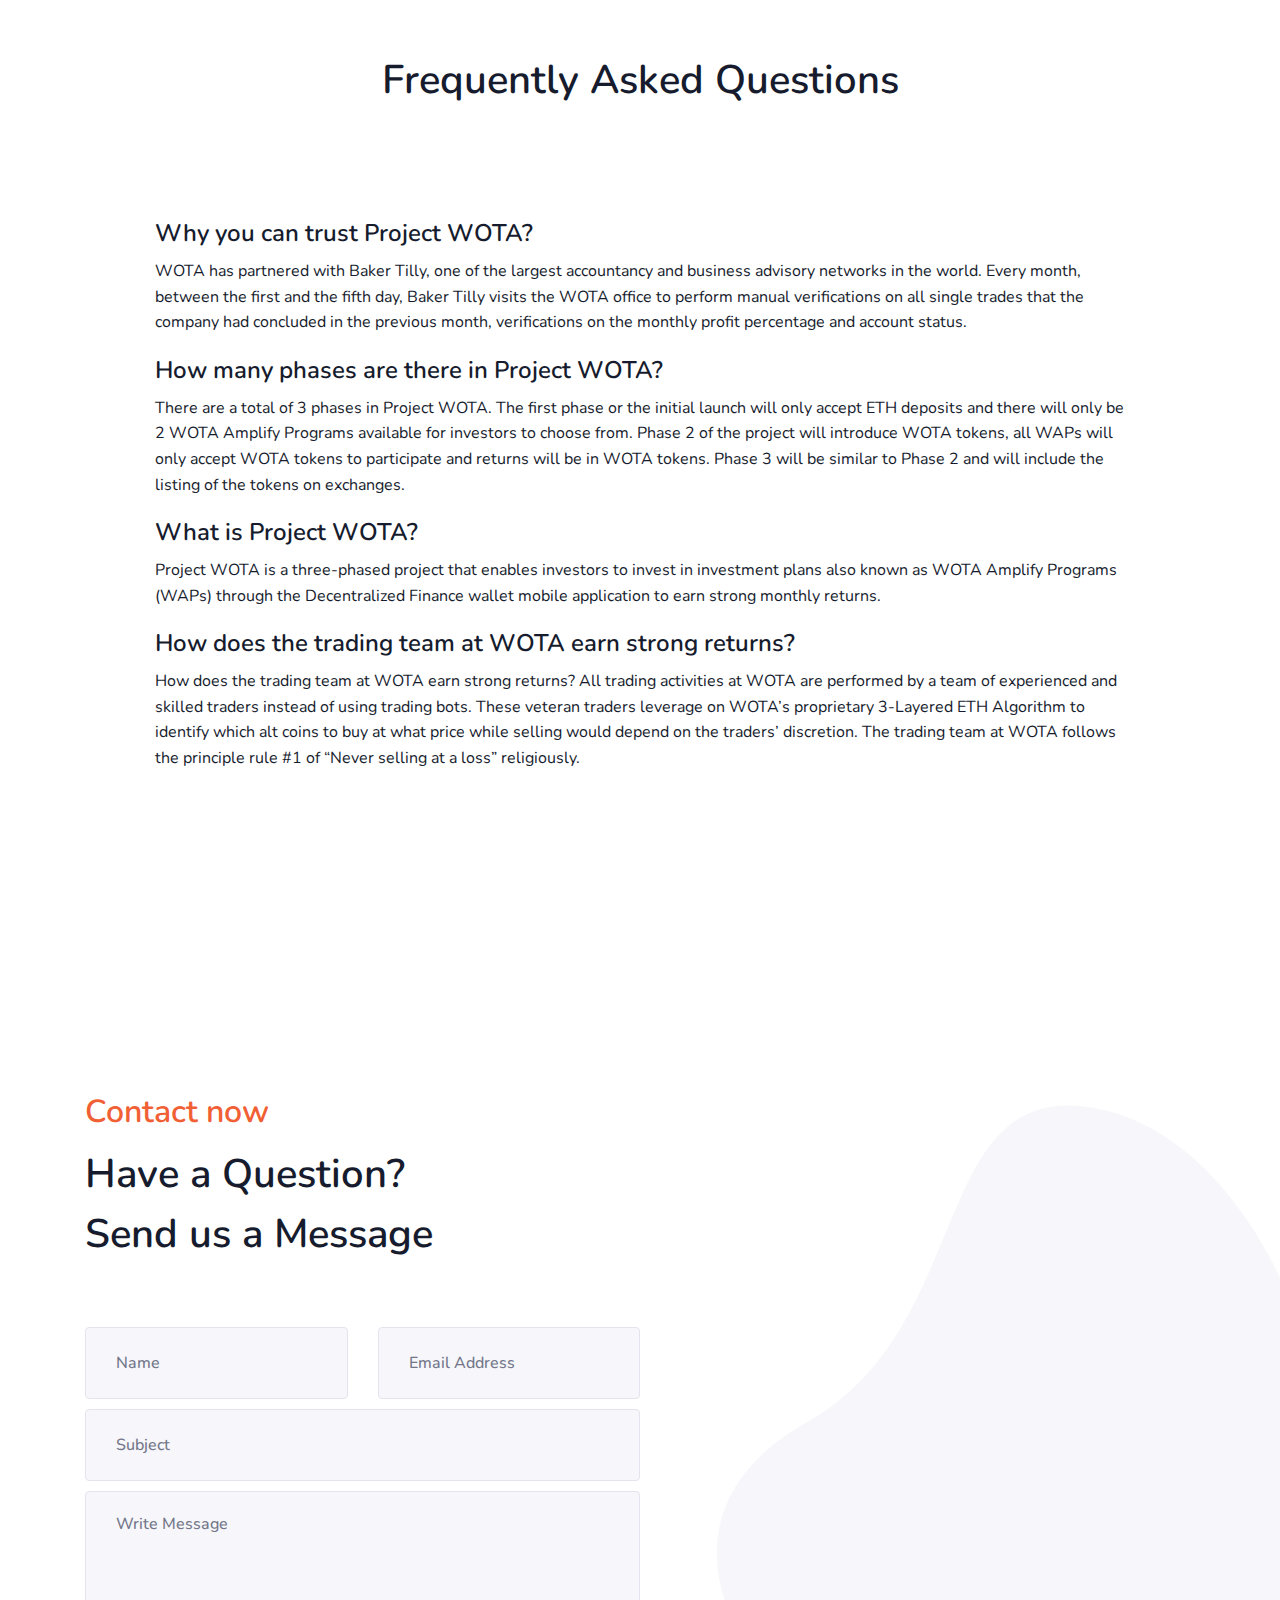
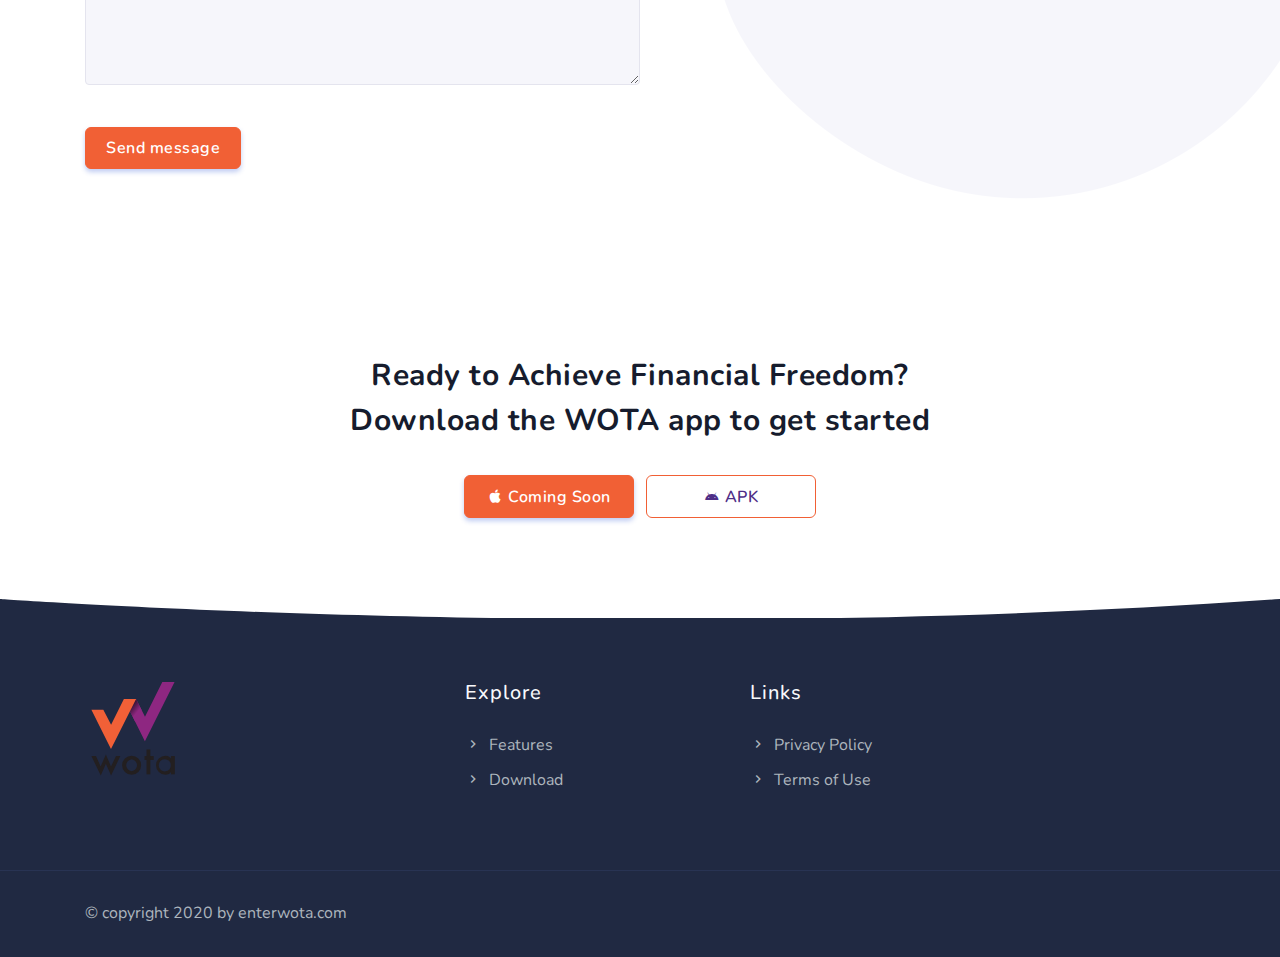
==== commit 12340cb5: "code cleanup & add apk download link" ====
--- a/index.html
+++ b/index.html
@@ -1,540 +1,342 @@
+<!DOCTYPE html>
+<html lang="en">
 
-<!DOCTYPE html>
-    <html lang="en">
+<head>
+	<meta charset="utf-8" />
+	<title>WOTA</title>
+	<meta name="viewport" content="width=device-width, initial-scale=1.0">
+	<meta name="description" content="Premium Bootstrap 4 Landing Page Template" />
+	<meta name="keywords" content="Saas, Software, multi-uses, HTML, Clean, Modern" />
+	<meta name="author" content="Shreethemes" />
+	<meta name="email" content="shreethemes@gmail.com" />
+	<meta name="website" content="http://www.shreethemes.in" />
+	<meta name="Version" content="v2.5.1" />
+	<link rel="shortcut icon" href="images/WOTA Logo(new).svg">
+	<link href="css/bootstrap.min.css" rel="stylesheet" type="text/css" />
+	<link href="css/materialdesignicons.min.css" rel="stylesheet" type="text/css" />
+	<link rel="stylesheet" href="https://unicons.iconscout.com/release/v2.1.9/css/unicons.css">
+	<link rel="stylesheet" href="css/owl.carousel.min.css" />
+	<link rel="stylesheet" href="css/owl.theme.default.min.css" />
+	<link href="css/style.css" rel="stylesheet" type="text/css" id="theme-opt" />
+	<link href="css/colors/default.css" rel="stylesheet" id="color-opt">
+	<link rel="stylesheet" href="css/owl.carousel.min.css" />
+	<link rel="stylesheet" href="css/owl.theme.default.min.css" />
+	<link href="css/style.css" rel="stylesheet" type="text/css" id="theme-opt" />
+	<link href="css/colors/default.css" rel="stylesheet" id="color-opt">
+	<script src="https://s3-us-west-2.amazonaws.com/s.cdpn.io/85280/debug.js"></script>
+</head>
 
-    <head>
-        <meta charset="utf-8" />
-        <title>WOTA</title>
-        <meta name="viewport" content="width=device-width, initial-scale=1.0">
-        <meta name="description" content="Premium Bootstrap 4 Landing Page Template" />
-        <meta name="keywords" content="Saas, Software, multi-uses, HTML, Clean, Modern" />
-        <meta name="author" content="Shreethemes" />
-        <meta name="email" content="shreethemes@gmail.com" />
-        <meta name="website" content="http://www.shreethemes.in" />
-        <meta name="Version" content="v2.5.1" />
-        <!-- favicon -->
-        <link rel="shortcut icon" href="images/WOTA Logo(new).svg">
-        <!-- Bootstrap -->
-        <link href="css/bootstrap.min.css" rel="stylesheet" type="text/css" />
-        <!-- Icons -->
-        <link href="css/materialdesignicons.min.css" rel="stylesheet" type="text/css" />
-        <link rel="stylesheet" href="https://unicons.iconscout.com/release/v2.1.9/css/unicons.css">
-        <!-- Slider -->               
-        <link rel="stylesheet" href="css/owl.carousel.min.css"/> 
-        <link rel="stylesheet" href="css/owl.theme.default.min.css"/> 
-        <!-- Main Css -->
-        <link href="css/style.css" rel="stylesheet" type="text/css" id="theme-opt" />
-        <link href="css/colors/default.css" rel="stylesheet" id="color-opt">
-        <link rel="stylesheet" href="css/owl.carousel.min.css"/> 
-        <link rel="stylesheet" href="css/owl.theme.default.min.css"/> 
-        <!-- Main Css -->
-        <link href="css/style.css" rel="stylesheet" type="text/css" id="theme-opt" />
-        <link href="css/colors/default.css" rel="stylesheet" id="color-opt">
-        <script src="https://s3-us-west-2.amazonaws.com/s.cdpn.io/85280/debug.js"></script>
-    </head>
-
-    <body>
-        <!-- Loader -->
-        <!-- <div id="preloader">
-            <div id="status">
-                <div class="spinner">
-                    <div class="double-bounce1"></div>
-                    <div class="double-bounce2"></div>
-                </div>
-            </div>
-        </div> -->
-        <!-- Loader -->
-
-        <!-- Navbar STart -->
-        <header id="topnav" class="defaultscroll sticky">
-            <div class="container">
-                <!-- Logo container-->
-                <div>
-                    <a class="logo" href="index.html">
-                        <img src="images/WOTA Logo(new).svg" width="65" height="85" alt="">
-                    </a>
-                </div>                 
-                <div class="buy-button">
-                    <a href="" target="_blank" class="btn btn-primary">Download App</a>
-                </div><!--end login button-->
-                <!-- End Logo container-->
-                <div class="menu-extras">
-                    <div class="menu-item">
-                        <!-- Mobile menu toggle-->
-                        <a class="navbar-toggle">
-                            <div class="lines">
-                                <span></span>
-                                <span></span>
-                                <span></span>
-                            </div>
-                        </a>
-                        <!-- End mobile menu toggle-->
-                    </div>
-                </div>
-        
-                <div id="navigation">
-                    <!-- Navigation Menu-->   
-                    <ul class="navigation-menu ">
-                        <li><a href="index.html" >Home</a></li>
-                        <li><a href="index.html#Features">Features</a></li>
-                        <li><a href="index.html#Amplify">Amplify</a></li>
-                        <li><a href="index.html#FAQs">FAQs</a></li>
-                        <li><a href="index.html#Contact">Contact</a></li>
-                </div><!--end navigation-->
-            </div><!--end container-->
-        </header><!--end header-->
-        <!-- Navbar End -->
-        
-        <!-- Hero Start -->
-        <section class="bg-half-170 d-table w-100" id="Home">
-            <div class="container">
-                <div class="row align-items-center">
-                    <div class="col-lg-6 col-md-7 col-sm-8">
-                        <div class="title-heading mt-4">
-                            <h1 class="heading mb-3" style="font-weight: bold;">Your Preferred Way to Invest in Crypto</h1>
-                            <p class="para-desc text-muted">Project WOTA was founded to provide individuals a simple yet transparent way to diversify their investment portfolio by investing in cryptocurrencies
-                                while offering strong monthly returns.</p>
-                            <div class="mt-4">
-                                <a href="assets/WOTA Mobile App User Manual.pdf" class="btn btn-primary mt-2 mr-2" >App User Manual</a>
-                            </div>
-                        </div>
-                    </div><!--end col-->
-
-                    <div class="col-lg-6 col-md-5 mt-4 pt-2 mt-sm-0 pt-sm-0">
-                        <div class="text-md-right text-center">
-                            <img src="images/app/HomePageIphone.png" class="img-fluid" alt="">
-                        </div>
-                    </div>
-                </div><!--end row-->
-            </div><!--end container-->
-        </section><!--end section-->
-        <!-- Hero End -->
-
-        <!-- Shape Start -->
-        <!--Shape End-->
-
-        <!-- Features Start -->
-        <section class="section bg-light">
-            <div class="container">
-                <div class="row align-items-center">
-                    <div class="col-12 col-lg-5 col-md-6">
-                        <img src="images/app/Amplify(All)1.png"  alt="" style="width: 100%">
-                    </div><!--end col-->
-
-                    <div class="col-lg-7 col-md-6 mt-4 pt-2 mt-sm-0 pt-sm-0">
-                        <div class="section-title text-md-left text-center">
-                            <h4 class="title mb-4"  style="color: #4E2E87;">Start Earning Passive Income <br> in 4 Easy Steps</h4>
-                            <div class="media align-items-center text-left mt-4 pt-2">
-                                <div class="text-primary h4 mb-0 mr-3 p-3 rounded-md shadow">
-                                    <i style="color:#F16035;"> 1. </i>
-                                </div>
-                                <div class="media-body">
-                                    <h6>Register for an Account</h6>
-                                </div>
-                            </div>
-
-                            <div class="media align-items-center text-left mt-4">
-                                <div class="text-primary h4 mb-0 mr-3 p-3 rounded-md shadow">
-                                    <i style="color:#F16035;"> 2. </i>
-                                </div>
-                                <div class="media-body">
-                                    <h6>Deposit ETH</h6>
-                                </div>
-                            </div>
-
-                            <div class="media align-items-center text-left mt-4">
-                                <div class="text-primary h4 mb-0 mr-3 p-3 rounded-md shadow">
-                                    <i style="color:#F16035;"> 3. </i>
-                                </div>
-                                <div class="media-body">
-                                    <h6>Select & Invest in WOTA Amplify Programs</h6>
-                                </div>
-                            </div>
-                            <div class="media align-items-center text-left mt-4">
-                                <div class="text-primary h4 mb-0 mr-3 p-3 rounded-md shadow">
-                                    <i style="color: #F16035;"> 4. </i>
-                                </div>
-                                <div class="media-body">
-                                    <h6>Start Earning Strong Monthly Returns!</h6>
-                                </div>
-                            </div>
-                        </div>
-                    </div><!--end col-->
-                </div><!--end row-->
-            </div><!--end container-->
-            
-            <div class="container" id="Features">
-                <div class="row justify-content-center">
-                    <div class="col-12 text-center">
-                        <div class="section-title mb-4 pb-2">
-                            <h4 class="title" style="color:#F16035">Features</h4>
-                        </div>
-                    </div><!--end col-->
-                </div><!--end row-->
-
-                <div class="row row-with-gaps">
-                    <div class="col-12 col-lg-3">
-                        <div class="card features explore-feature p-4 px-md-3 border-0 rounded-md shadow text-center">
-                            <div class="icons rounded h2 text-center text-primary px-3">
-                                <img src="images/app/lock.png" alt="">
-                            </div>
-
-                            <div class="card-body p-0 content">
-                                <h5 class="mt-4" style="color: #4E2E87;">Safe and Trusted Using Blockchain Technology</h5>
-
-                            </div>
-                        </div>
-                    </div><!--end col-->
-                    
-                    <div class="col-12 col-lg-3">
-                        <div class="card features explore-feature p-4 px-md-3 border-0 rounded-md shadow text-center">
-                            <div class="icons rounded h2 text-center text-primary px-3">
-                                <img src="images/app/24-hours.png" alt="">
-                            </div>
-
-                            <div class="card-body p-0 content">
-                                <h5 class="mt-4"  style="color: #4E2E87;">24/7 <br> Access</h5>
-
-                            </div>
-                        </div>
-                    </div><!--end col-->
-                    
-                    <div class="col-12 col-lg-3">
-                        <div class="card features explore-feature p-4 px-md-3 border-0 rounded-md shadow text-center">
-                            <div class="icons rounded h2 text-center text-primary px-3">
-                                <img src="images/app/smartphone.png" alt="">
-                            </div>
-
-                            <div class="card-body p-0 content">
-                                <h5 class="mt-4" style="color: #4E2E87;">Mobile <br> Friendly</h5>
-
-                            </div>
-                        </div>
-                    </div><!--end col-->
-                    
-                    <div class="col-12 col-lg-3">
-                        <div class="card features explore-feature p-4 px-md-3 border-0 rounded-md shadow text-center">
-                            <div class="icons rounded h2 text-center text-primary px-3">
-                                <img src="images/app/global.png" alt="">
-                            </div>
-
-                            <div class="card-body p-0 content">
-                                <h5 class="mt-4" style="color: #4E2E87;">Accessible from All Over the World</h5>
-
-                            </div>
-                        </div>
-                    </div><!--end col-->           
-        </section><!--end section-->
-
-
-        <!-- Shape Start -->
-        <div class="position-relative">
-            <div class="shape overflow-hidden text-white">
-                <svg viewBox="0 0 2880 48" fill="none" xmlns="http://www.w3.org/2000/svg">
-                    <path d="M0 48H1437.5H2880V0H2160C1442.5 52 720 0 720 0H0V48Z" fill="currentColor"></path>
-                </svg>
+<body>
+	<header id="topnav" class="defaultscroll sticky">
+		<div class="container">
+			<div>
+				<a class="logo" href="index.html"> <img src="images/WOTA Logo(new).svg" width="65" height="85" alt=""> </a>
+			</div>
+			<div class="buy-button"> <a href="index.html#download" class="btn btn-primary">Download App</a> </div>
+			<div class="menu-extras">
+				<div class="menu-item">
+					<a class="navbar-toggle">
+						<div class="lines"> <span></span> <span></span> <span></span> </div>
+					</a>
+				</div>
+			</div>
+			<div id="navigation">
+				<ul class="navigation-menu ">
+					<li><a href="index.html">Home</a></li>
+					<li><a href="index.html#Features">Features</a></li>
+					<li><a href="index.html#Amplify">Amplify</a></li>
+					<li><a href="index.html#FAQs">FAQs</a></li>
+					<li><a href="index.html#Contact">Contact</a></li>
+			</div>
+		</div>
+	</header>
+	<section class="bg-half-170 d-table w-100" id="Home">
+		<div class="container">
+			<div class="row align-items-center">
+				<div class="col-lg-6 col-md-7 col-sm-8">
+					<div class="title-heading mt-4">
+						<h1 class="heading mb-3" style="font-weight: bold;">Your Preferred Way to Invest in Crypto</h1>
+						<p class="para-desc text-muted">Project WOTA was founded to provide individuals a simple yet transparent way to diversify their investment portfolio by investing in cryptocurrencies while offering strong monthly returns.</p>
+						<div class="mt-4"> <a href="assets/WOTA Mobile App User Manual.pdf" class="btn btn-primary mt-2 mr-2">App User Manual</a> </div>
+					</div>
+				</div>
+				<div class="col-lg-6 col-md-5 mt-4 pt-2 mt-sm-0 pt-sm-0">
+					<div class="text-md-right text-center"> <img src="images/app/HomePageIphone.png" class="img-fluid" alt=""> </div>
+				</div>
+			</div>
+		</div>
+	</section>
+	<section class="section bg-light">
+		<div class="container">
+			<div class="row align-items-center">
+				<div class="col-12 col-lg-5 col-md-6"> <img src="images/app/Amplify(All)1.png" alt="" style="width: 100%"> </div>
+				<div class="col-lg-7 col-md-6 mt-4 pt-2 mt-sm-0 pt-sm-0">
+					<div class="section-title text-md-left text-center">
+						<h4 class="title mb-4" style="color: #4E2E87;">Start Earning Passive Income <br> in 4 Easy Steps</h4>
+						<div class="media align-items-center text-left mt-4 pt-2">
+							<div class="text-primary h4 mb-0 mr-3 p-3 rounded-md shadow"> <i style="color:#F16035;"> 1. </i> </div>
+							<div class="media-body">
+								<h6>Register for an Account</h6> </div>
+						</div>
+						<div class="media align-items-center text-left mt-4">
+							<div class="text-primary h4 mb-0 mr-3 p-3 rounded-md shadow"> <i style="color:#F16035;"> 2. </i> </div>
+							<div class="media-body">
+								<h6>Deposit ETH</h6> </div>
+						</div>
+						<div class="media align-items-center text-left mt-4">
+							<div class="text-primary h4 mb-0 mr-3 p-3 rounded-md shadow"> <i style="color:#F16035;"> 3. </i> </div>
+							<div class="media-body">
+								<h6>Select & Invest in WOTA Amplify Programs</h6> </div>
+						</div>
+						<div class="media align-items-center text-left mt-4">
+							<div class="text-primary h4 mb-0 mr-3 p-3 rounded-md shadow"> <i style="color: #F16035;"> 4. </i> </div>
+							<div class="media-body">
+								<h6>Start Earning Strong Monthly Returns!</h6> </div>
+						</div>
+					</div>
+				</div>
+			</div>
+		</div>
+		<div class="container" id="Features">
+			<div class="row justify-content-center">
+				<div class="col-12 text-center">
+					<div class="section-title mb-4 pb-2">
+						<h4 class="title" style="color:#F16035">Features</h4> </div>
+				</div>
+			</div>
+			<div class="row row-with-gaps">
+				<div class="col-12 col-lg-3">
+					<div class="card features explore-feature p-4 px-md-3 border-0 rounded-md shadow text-center">
+						<div class="icons rounded h2 text-center text-primary px-3"> <img src="images/app/lock.png" alt=""> </div>
+						<div class="card-body p-0 content">
+							<h5 class="mt-4" style="color: #4E2E87;">Safe and Trusted Using Blockchain Technology</h5> </div>
+					</div>
+				</div>
+				<div class="col-12 col-lg-3">
+					<div class="card features explore-feature p-4 px-md-3 border-0 rounded-md shadow text-center">
+						<div class="icons rounded h2 text-center text-primary px-3"> <img src="images/app/24-hours.png" alt=""> </div>
+						<div class="card-body p-0 content">
+							<h5 class="mt-4" style="color: #4E2E87;">24/7 <br> Access</h5> </div>
+					</div>
+				</div>
+				<div class="col-12 col-lg-3">
+					<div class="card features explore-feature p-4 px-md-3 border-0 rounded-md shadow text-center">
+						<div class="icons rounded h2 text-center text-primary px-3"> <img src="images/app/smartphone.png" alt=""> </div>
+						<div class="card-body p-0 content">
+							<h5 class="mt-4" style="color: #4E2E87;">Mobile <br> Friendly</h5> </div>
+					</div>
+				</div>
+				<div class="col-12 col-lg-3">
+					<div class="card features explore-feature p-4 px-md-3 border-0 rounded-md shadow text-center">
+						<div class="icons rounded h2 text-center text-primary px-3"> <img src="images/app/global.png" alt=""> </div>
+						<div class="card-body p-0 content">
+							<h5 class="mt-4" style="color: #4E2E87;">Accessible from All Over the World</h5> </div>
+					</div>
+				</div>
             </div>
         </div>
-        <!--Shape End-->
+	</section>
+	<div class="position-relative">
+		<div class="shape overflow-hidden text-white">
+			<svg viewBox="0 0 2880 48" fill="none" xmlns="http://www.w3.org/2000/svg">
+				<path d="M0 48H1437.5H2880V0H2160C1442.5 52 720 0 720 0H0V48Z" fill="currentColor"></path>
+			</svg>
+		</div>
+	</div>
+	<section class="section" id="Amplify">
+		<div class="container">
+			<div class="row justify-content-center">
+				<div class="col-12 text-center">
+					<div class="section-title mb-4 pb-2">
+						<h4 class="title mb-4">Amplify</h4>
+						<p class="text-muted para-desc mb-0 mx-auto" style="font-size:x-large;">Choose Your Plan</p>
+					</div>
+				</div>
+			</div>
+			<div class=tabed-content>
+				<div container>
+					<div class="row justify-content-lg-center row-with-gaps">
+						<div class="col-md-10 col-lg">
+							<div class="card pricing-rates bg-light py-5 border-0 rounded text-center">
+								<div class="card-body">
+									<div class="d-flex justify-content-center mb-4"> <span class="price h1 mb-0" style="color:#4E2E87">12-Month Program</span> </div>
+									<ul class="list-unstyled mb-0 pl-0">
+										<li class="h6 text-muted mb-0"><span class="text-primary h5 mr-2"></span>30% returns based on WOTA's total monthly profit 12-month lockup period</li>
+									</ul>
+								</div>
+							</div>
+						</div>
+						<div class="col-md-10 col-lg">
+							<div class="card pricing-rates bg-light py-5 border-0 rounded text-center">
+								<div class="card-body">
+									<div class="d-flex justify-content-center mb-4"> <span class="price h1 mb-0" style="color: #F16035">24-Month Program</span> </div>
+									<ul class="list-unstyled mb-0 pl-0">
+										<li class="h6 text-muted mb-0"><span class="text-primary h5 mr-2"></span>45% returns based on WOTA's total monthly profit 24-month lockup period</li>
+									</ul>
+								</div>
+							</div>
+						</div>
+					</div>
+				</div>
+			</div>
+	</section>
+	<section class="faq-one" id="FAQs"> <img src="assets/images/shapes/faq-bg-1-1.png" class="faq-one__bg-shape-1" alt="" />
+		<div class="container">
+			<div class="block-title text-center">
+				<h1>
+                  Frequently Asked Questions
+                </h1> </div>
+			<div class="accrodion-grp wow fadeIn" data-wow-duration="1500ms" data-grp-name="faq-accrodion">
+				<div class="accrodion active">
+					<div class="accrodion-inner">
+						<div class="accrodion-title">
+							<h4>Why you can trust Project WOTA?</h4> </div>
+						<div class="accrodion-content">
+							<div class="inner">
+								<p> WOTA has partnered with Baker Tilly, one of the largest accountancy and business advisory networks in the world. Every month, between the first and the fifth day, Baker Tilly visits the WOTA office to perform manual verifications on all single trades that the company had concluded in the previous month, verifications on the monthly profit percentage and account status. </p>
+							</div>
+						</div>
+					</div>
+				</div>
+				<div class="accrodion">
+					<div class="accrodion-inner">
+						<div class="accrodion-title">
+							<h4>How many phases are there in Project WOTA?</h4> </div>
+						<div class="accrodion-content">
+							<div class="inner">
+								<p> There are a total of 3 phases in Project WOTA. The first phase or the initial launch will only accept ETH deposits and there will only be 2 WOTA Amplify Programs available for investors to choose from. Phase 2 of the project will introduce WOTA tokens, all WAPs will only accept WOTA tokens to participate and returns will be in WOTA tokens. Phase 3 will be similar to Phase 2 and will include the listing of the tokens on exchanges. </p>
+							</div>
+						</div>
+					</div>
+				</div>
+				<div class="accrodion">
+					<div class="accrodion-inner">
+						<div class="accrodion-title">
+							<h4>What is Project WOTA?</h4> </div>
+						<div class="accrodion-content">
+							<div class="inner">
+								<p> Project WOTA is a three-phased project that enables investors to invest in investment plans also known as WOTA Amplify Programs (WAPs) through the Decentralized Finance wallet mobile application to earn strong monthly returns. </p>
+							</div>
+						</div>
+					</div>
+				</div>
+				<div class="accrodion">
+					<div class="accrodion-inner">
+						<div class="accrodion-title">
+							<h4>
+                        How does the trading team at WOTA earn strong returns?
+                      </h4> </div>
+						<div class="accrodion-content">
+							<div class="inner">
+								<p> How does the trading team at WOTA earn strong returns? All trading activities at WOTA are performed by a team of experienced and skilled traders instead of using trading bots. These veteran traders leverage on WOTA’s proprietary 3-Layered ETH Algorithm to identify which alt coins to buy at what price while selling would depend on the traders’ discretion. The trading team at WOTA follows the principle rule #1 of “Never selling at a loss” religiously. </p>
+							</div>
+						</div>
+					</div>
+				</div>
+			</div>
+		</div>
+	</section>
+	<section class="contact-one" id="Contact"> <img src="shapes/contact-bg-shape-1-1.png" class="contact-one__bg-shape-1" alt="" />
+		<div class="container">
+			<div class="row">
+				<div class="col-lg-7">
+					<form action="inc/sendemail.php" class="contact-form-validated contact-one__form">
+						<div class="block-title">
+							<h2 style="color: #F16035;">Contact now</h2>
+							<h1>Have a Question? <br />Send us a Message</h1> </div>
+						<div class="row">
+							<div class="col-lg-6">
+								<input type="text" placeholder="Name" name="name" /> </div>
+							<div class="col-lg-6">
+								<input type="text" placeholder="Email Address" name="email" /> </div>
+							<div class="col-lg-12">
+								<input type="text" placeholder="Subject" name="subject" /> </div>
+							<div class="col-lg-12">
+								<textarea placeholder="Write Message" name="message"></textarea>
+							</div>
+							<div class="col-lg-12 text-left">
+								<div class="mt-4"> <a href="" class="btn btn-primary mt-2 mr-2">Send message</a> </div>
+							</div>
+						</div>
+					</form>
+				</div>
+			</div>
+		</div>
+	</section>
+	<div class="row mt-md-5 pt-md-3 mt-4 pt-2 mt-sm-0 pt-sm-0 justify-content-center">
+		<div class="col-12 text-center" id="download">
+			<div class="section-title">
+				<h4 class="title mb-4" style="font-weight: bold;">Ready to Achieve Financial Freedom? <br>
+                                Download the WOTA app to get started</h4>
+				<div class="mt-4">
+                    <!-- <a href="javascript:void(0)" class="btn btn-primary mt-2 mr-2"><i class="mdi mdi-apple"></i> App Store</a> -->
+                    <a href="javascript:void(0)" class="btn btn-primary mt-2 mr-2" style="width: 170px"><i class="mdi mdi-apple"></i> Coming Soon</a>
+                    <a href="/apk/wota_1.0.0.apk" target="_blank" class="btn btn-outline-primary mt-2" style="width: 170px"><i class="mdi mdi-android"></i> APK</a>
+                    <!-- <a href="/apk/wota_1.0.0.apk" target="_blank" class="btn btn-outline-primary mt-2"><i class="mdi mdi-google-play"></i> Play Store</a> -->
+                </div>
+			</div>
+		</div>
+	</div>
+	<div class="position-relative">
+		<div class="shape overflow-hidden text-footer">
+			<svg viewBox="0 0 2880 48" fill="none" xmlns="http://www.w3.org/2000/svg">
+				<path d="M0 48H1437.5H2880V0H2160C1442.5 52 720 0 720 0H0V48Z" fill="currentColor"></path>
+			</svg>
+		</div>
+	</div>
+	<footer class="footer">
+		<div class="container">
+			<div class="row">
+				<div class="col-lg-4 col-12 mb-0 mb-md-4 pb-0 pb-md-2">
+					<a href="#" class="logo-footer"> <img src="images/WOTA Logo(new).svg" height="100" alt="" style="text-align: center;"> </a>
+				</div>
+				<!-- <div class="col-lg-2 col-md-4 col-12 mt-4 mt-sm-0 pt-2 pt-sm-0">
+					<h4 class="text-light footer-head">Company</h4>
+					<ul class="list-unstyled footer-list mt-4">
+						<li><a href="index.html" class="text-foot"><i class="mdi mdi-chevron-right mr-1"></i> About </a></li>
+						<li><a href="index.html" class="text-foot"><i class="mdi mdi-chevron-right mr-1"></i> Contact</a></li>
+					</ul>
+				</div> -->
+				<div class="col-lg-3 col-md-4 col-12 mt-4 mt-sm-0 pt-2 pt-sm-0">
+					<h4 class="text-light footer-head">Explore</h4>
+					<ul class="list-unstyled footer-list mt-4">
+						<li><a href="index.html#features" class="text-foot"><i class="mdi mdi-chevron-right mr-1"></i> Features</a></li>
+						<li><a href="index.html#download" class="text-foot"><i class="mdi mdi-chevron-right mr-1"></i> Download </a></li>
+					</ul>
+				</div>
+				<div class="col-lg-3 col-md-4 col-12 mt-4 mt-sm-0 pt-2 pt-sm-0">
+					<h4 class="text-light footer-head">Links</h4>
+					<ul class="list-unstyled footer-list mt-4">
+						<!-- <li><a href="index.html" class="text-foot"><i class="mdi mdi-chevron-right mr-1"></i> Help</a></li> -->
+						<li><a href="privacy.html" class="text-foot"><i class="mdi mdi-chevron-right mr-1"></i> Privacy Policy</a></li>
+						<li><a href="terms.html" class="text-foot"><i class="mdi mdi-chevron-right mr-1"></i> Terms of Use</a></li>
+					</ul>
+					</form>
+				</div>
+			</div>
+		</div>
+	</footer>
+	<footer class="footer footer-bar">
+		<div class="container text-center">
+			<div class="row align-items-center">
+				<div class="col-sm-6">
+					<div class="text-sm-left">
+						<p class="mb-0">© copyright 2020 by enterwota.com</p>
+					</div>
+				</div>
+			</div>
+		</div>
+    </footer> 
+    <a href="#" class="btn btn-icon btn-soft-primary back-to-top"><i data-feather="arrow-up" class="icons"></i></a>
+	<script src="js/jquery-3.5.1.min.js"></script>
+	<script src="js/bootstrap.bundle.min.js"></script>
+	<script src="js/jquery.easing.min.js"></script>
+	<script src="js/scrollspy.min.js"></script>
+	<script src="js/owl.carousel.min.js "></script>
+	<script src="js/owl.init.js "></script>
+	<script src="js/feather.min.js"></script>
+	<script src="https://unicons.iconscout.com/release/v2.1.9/script/monochrome/bundle.js"></script>
+	<script src="js/app.js"></script>
+</body>
 
-        
-        <!-- Price Start -->
-        <section class="section" id="Amplify">
-            <div class="container">
-                <div class="row justify-content-center">
-                    <div class="col-12 text-center">
-                        <div class="section-title mb-4 pb-2">
-                            <h4 class="title mb-4">Amplify</h4>
-                            <p class="text-muted para-desc mb-0 mx-auto" style="font-size:x-large;">Choose Your Plan</p>
-                        </div>
-                    </div><!--end col-->
-                </div><!--end row-->
-
-                <div class=tabed-content>
-                <div container>
-                <div class="row justify-content-lg-center row-with-gaps">
-                    <div class="col-md-10 col-lg">
-                        <div class="card pricing-rates bg-light py-5 border-0 rounded text-center">
-                            <div class="card-body">
-                                <div class="d-flex justify-content-center mb-4">
-                                    <span class="price h1 mb-0" style="color:#4E2E87">12-Month Program</span>
-                                </div>
-
-                                <ul class="list-unstyled mb-0 pl-0">
-                                    <li class="h6 text-muted mb-0"><span class="text-primary h5 mr-2"></span>30% returns based on WOTA's total monthly profit 12-month lockup period</li>
-                                </ul>
-                            </div>
-                        </div>
-                    </div><!--end col-->
-
-                    <div class="col-md-10 col-lg">
-                        <div class="card pricing-rates bg-light py-5 border-0 rounded text-center">
-                            <div class="card-body">
-                                <div class="d-flex justify-content-center mb-4">
-                                    <span class="price h1 mb-0" style="color: #F16035">24-Month Program</span>
-                                </div>
-                                
-                                <ul class="list-unstyled mb-0 pl-0">
-                                    <li class="h6 text-muted mb-0"><span class="text-primary h5 mr-2"></span>45% returns based on WOTA's total monthly profit 24-month lockup period</li>
-                                </ul>
-                            </div>
-                        </div>
-                    </div><!--end col-->
-
-
-                </div><!--end row-->
-            </div><!--end container-->
-            </div>
-        </section><!--end section-->
-        <!-- Price End -->
-        
-
-        <section class="faq-one" id="FAQs">
-            <img
-              src="assets/images/shapes/faq-bg-1-1.png"
-              class="faq-one__bg-shape-1"
-              alt=""
-            />
-            <div class="container">
-              <div class="block-title text-center">
-                <h1>
-                  Frequently Asked Questions
-                </h1>
-              </div>
-              <div
-                class="accrodion-grp wow fadeIn"
-                data-wow-duration="1500ms"
-                data-grp-name="faq-accrodion"
-              >
-                <div class="accrodion active">
-                  <div class="accrodion-inner">
-                    <div class="accrodion-title">
-                      <h4>Why you can trust Project WOTA?</h4>
-                    </div>
-                    <div class="accrodion-content">
-                      <div class="inner">
-                        <p>
-                          WOTA has partnered with Baker Tilly, one of the largest
-                          accountancy and business advisory networks in the world.
-                          Every month, between the first and the fifth day, Baker
-                          Tilly visits the WOTA office to perform manual
-                          verifications on all single trades that the company had
-                          concluded in the previous month, verifications on the
-                          monthly profit percentage and account status.
-                        </p>
-                      </div>
-                    </div>
-                  </div>
-                </div>
-                <div class="accrodion">
-                  <div class="accrodion-inner">
-                    <div class="accrodion-title">
-                      <h4>How many phases are there in Project WOTA?</h4>
-                    </div>
-                    <div class="accrodion-content">
-                      <div class="inner">
-                        <p>
-                          There are a total of 3 phases in Project WOTA. The first
-                          phase or the initial launch will only accept ETH deposits
-                          and there will only be 2 WOTA Amplify Programs available
-                          for investors to choose from. Phase 2 of the project will
-                          introduce WOTA tokens, all WAPs will only accept WOTA
-                          tokens to participate and returns will be in WOTA tokens.
-                          Phase 3 will be similar to Phase 2 and will include the
-                          listing of the tokens on exchanges.
-                        </p>
-                      </div>
-                    </div>
-                  </div>
-                </div>
-                <div class="accrodion">
-                  <div class="accrodion-inner">
-                    <div class="accrodion-title">
-                      <h4>What is Project WOTA?</h4>
-                    </div>
-                    <div class="accrodion-content">
-                      <div class="inner">
-                        <p>
-                          Project WOTA is a three-phased project that enables
-                          investors to invest in investment plans also known as WOTA
-                          Amplify Programs (WAPs) through the Decentralized Finance
-                          wallet mobile application to earn strong monthly returns.
-                        </p>
-                      </div>
-                    </div>
-                  </div>
-                </div>
-                <div class="accrodion">
-                  <div class="accrodion-inner">
-                    <div class="accrodion-title">
-                      <h4>
-                        How does the trading team at WOTA earn strong returns?
-                      </h4>
-                    </div>
-                    <div class="accrodion-content">
-                      <div class="inner">
-                        <p>
-                          How does the trading team at WOTA earn strong returns? All
-                          trading activities at WOTA are performed by a team of
-                          experienced and skilled traders instead of using trading
-                          bots. These veteran traders leverage on WOTA’s proprietary
-                          3-Layered ETH Algorithm to identify which alt coins to buy
-                          at what price while selling would depend on the traders’
-                          discretion. The trading team at WOTA follows the principle
-                          rule #1 of “Never selling at a loss” religiously.
-                        </p>
-                      </div>
-                    </div>
-                  </div>
-                </div>
-              </div>
-            </div>
-          </section>
-
-        <section class="contact-one" id="Contact">
-            <img
-              src="shapes/contact-bg-shape-1-1.png"
-              class="contact-one__bg-shape-1"
-              alt=""
-            />
-            <div class="container">
-              <div class="row">
-                <div class="col-lg-7">
-                  <form
-                    action="inc/sendemail.php"
-                    class="contact-form-validated contact-one__form"
-                  >
-                    <div class="block-title">
-                      <h2 style="color: #F16035;">Contact now</h2>
-                      <h1>Have a Question? <br />Send us a Message</h1>
-                    </div>
-                    <div class="row">
-                      <div class="col-lg-6">
-                        <input type="text" placeholder="Name" name="name" />
-                      </div>
-                      <div class="col-lg-6">
-                        <input
-                          type="text"
-                          placeholder="Email Address"
-                          name="email"
-                        />
-                      </div>
-                      <div class="col-lg-6">
-                        <input type="text" placeholder="Subject" name="subject" />
-                      </div>
-                      <div class="col-lg-12">
-                        <textarea
-                          placeholder="Write Message"
-                          name="message"
-                        ></textarea>
-                      </div>
-                      <div class="col-lg-12 text-left">
-                        <div class="mt-4">
-                            <a href="" class="btn btn-primary mt-2 mr-2">Send message</a>
-                        </div>
-                      </div>
-                    </div>
-                  </form>
-                </div>
-              </div>
-            </div>
-          </section>
-        
-       
-                <div class="row mt-md-5 pt-md-3 mt-4 pt-2 mt-sm-0 pt-sm-0 justify-content-center">
-                    <div class="col-12 text-center">
-                        <div class="section-title">
-                            <h4 class="title mb-4" style="font-weight: bold;">Ready to Achieve Financial Freedom? <br>
-                                Download the WOTA app to get started</h4>
-                            <div class="mt-4">
-                                <a href="javascript:void(0)" class="btn btn-primary mt-2 mr-2"><i class="mdi mdi-apple"></i> App Store</a>
-                                <a href="javascript:void(0)" class="btn btn-outline-primary mt-2"><i class="mdi mdi-google-play"></i> Play Store</a>
-                            </div>
-                        </div>
-                    </div><!--end col-->
-                </div><!--end row-->
-            </div><!--end container-->
-        </section><!--end section-->
-        <!-- Testi n Download cta End -->
-
-        <!-- Shape Start -->
-        <div class="position-relative">
-            <div class="shape overflow-hidden text-footer">
-                <svg viewBox="0 0 2880 48" fill="none" xmlns="http://www.w3.org/2000/svg">
-                    <path d="M0 48H1437.5H2880V0H2160C1442.5 52 720 0 720 0H0V48Z" fill="currentColor"></path>
-                </svg>
-            </div>
-        </div>
-        <!--Shape End-->
-
-        <!-- Footer Start -->
-        <footer class="footer">
-            <div class="container">
-                <div class="row">
-                    <div class="col-lg-4 col-12 mb-0 mb-md-4 pb-0 pb-md-2">
-                        <a href="#" class="logo-footer">
-                            <img src="images/WOTA Logo(new).svg" height="100" alt="" style="text-align: center;">
-                        </a>
-                    </div><!--end col-->
-                    
-                    <div class="col-lg-2 col-md-4 col-12 mt-4 mt-sm-0 pt-2 pt-sm-0">
-                        <h4 class="text-light footer-head">Company</h4>
-                        <ul class="list-unstyled footer-list mt-4">
-                            <li><a href="index-apps.html" class="text-foot"><i class="mdi mdi-chevron-right mr-1"></i> About </a></li>
-                            <li><a href="index-apps.html" class="text-foot"><i class="mdi mdi-chevron-right mr-1"></i> Contact</a></li>
-                        </ul>
-                    </div><!--end col-->
-                    
-                    <div class="col-lg-3 col-md-4 col-12 mt-4 mt-sm-0 pt-2 pt-sm-0">
-                        <h4 class="text-light footer-head">Explore</h4>
-                        <ul class="list-unstyled footer-list mt-4">
-                            <li><a href="index.html" class="text-foot"><i class="mdi mdi-chevron-right mr-1"></i> Features</a></li>
-                            <li><a href="index.html" class="text-foot"><i class="mdi mdi-chevron-right mr-1"></i> Download </a></li>
-                        </ul>
-                    </div><!--end col-->
-
-                    <div class="col-lg-3 col-md-4 col-12 mt-4 mt-sm-0 pt-2 pt-sm-0">
-                        <h4 class="text-light footer-head">Links</h4>
-                        <ul class="list-unstyled footer-list mt-4">
-                            <li><a href="index.html" class="text-foot"><i class="mdi mdi-chevron-right mr-1"></i> Help</a></li>
-                            <li><a href="privacy.html" class="text-foot"><i class="mdi mdi-chevron-right mr-1"></i> Privacy Policy</a></li>
-                            <li><a href="terms.html" class="text-foot"><i class="mdi mdi-chevron-right mr-1"></i> Terms of Use</a></li>
-                        </ul>
-                        </form>
-                    </div><!--end col-->
-                </div><!--end row-->
-            </div><!--end container-->
-        </footer><!--end footer-->
-        <footer class="footer footer-bar">
-            <div class="container text-center">
-                <div class="row align-items-center">
-                    <div class="col-sm-6">
-                        <div class="text-sm-left">
-                            <p class="mb-0">© copyright 2020 by enterwota.com</p>
-                        </div>
-                    </div><!--end col-->
-
-                </div><!--end row-->
-            </div><!--end container-->
-        </footer><!--end footer-->
-        <!-- Footer End -->
-
-        <!-- Back to top -->
-        <a href="#" class="btn btn-icon btn-soft-primary back-to-top"><i data-feather="arrow-up" class="icons"></i></a>
-        <!-- Back to top -->
-
-        <!-- javascript -->
-        <script src="js/jquery-3.5.1.min.js"></script>
-        <script src="js/bootstrap.bundle.min.js"></script>
-        <script src="js/jquery.easing.min.js"></script>
-        <script src="js/scrollspy.min.js"></script>
-        <!-- SLIDER -->
-        <script src="js/owl.carousel.min.js "></script>
-        <script src="js/owl.init.js "></script>
-        <!-- Icons -->
-        <script src="js/feather.min.js"></script>
-        <script src="https://unicons.iconscout.com/release/v2.1.9/script/monochrome/bundle.js"></script>
-        <!-- Main Js -->
-        <script src="js/app.js"></script>
-    </body>
 </html>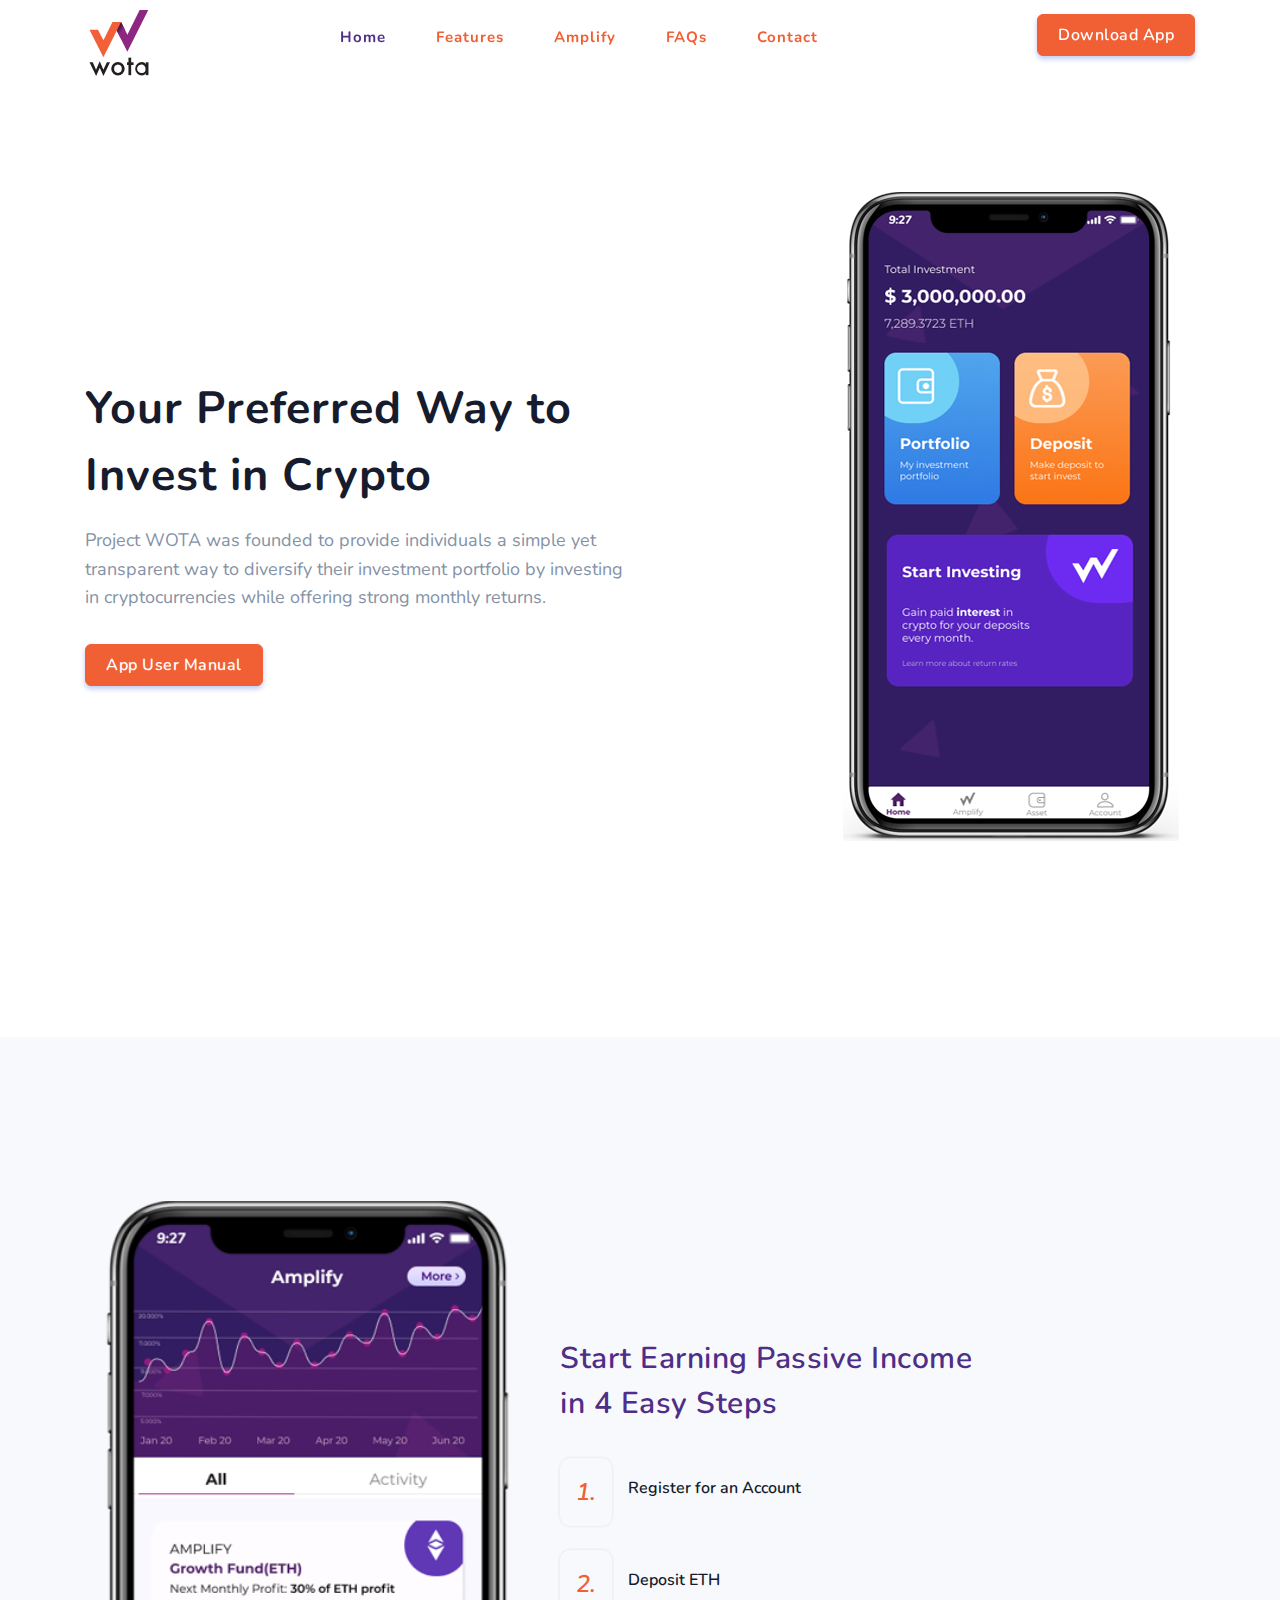
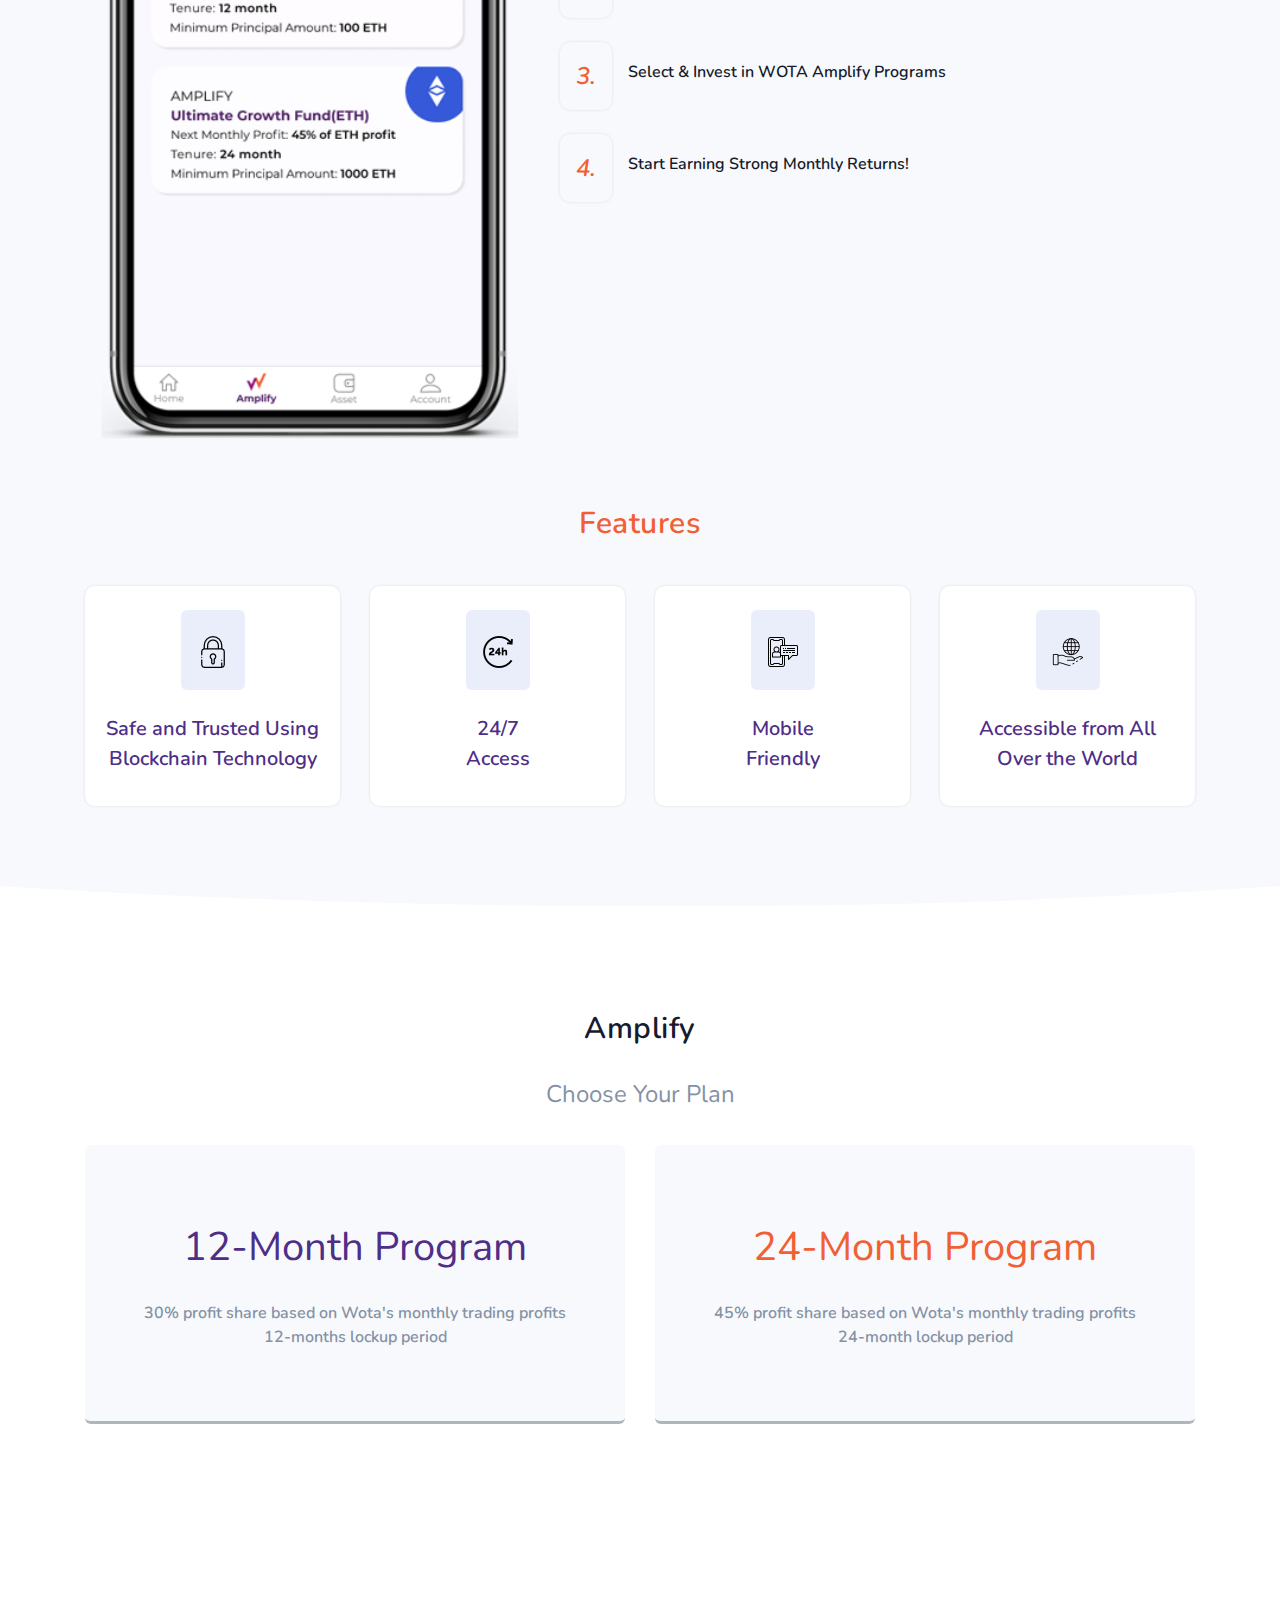
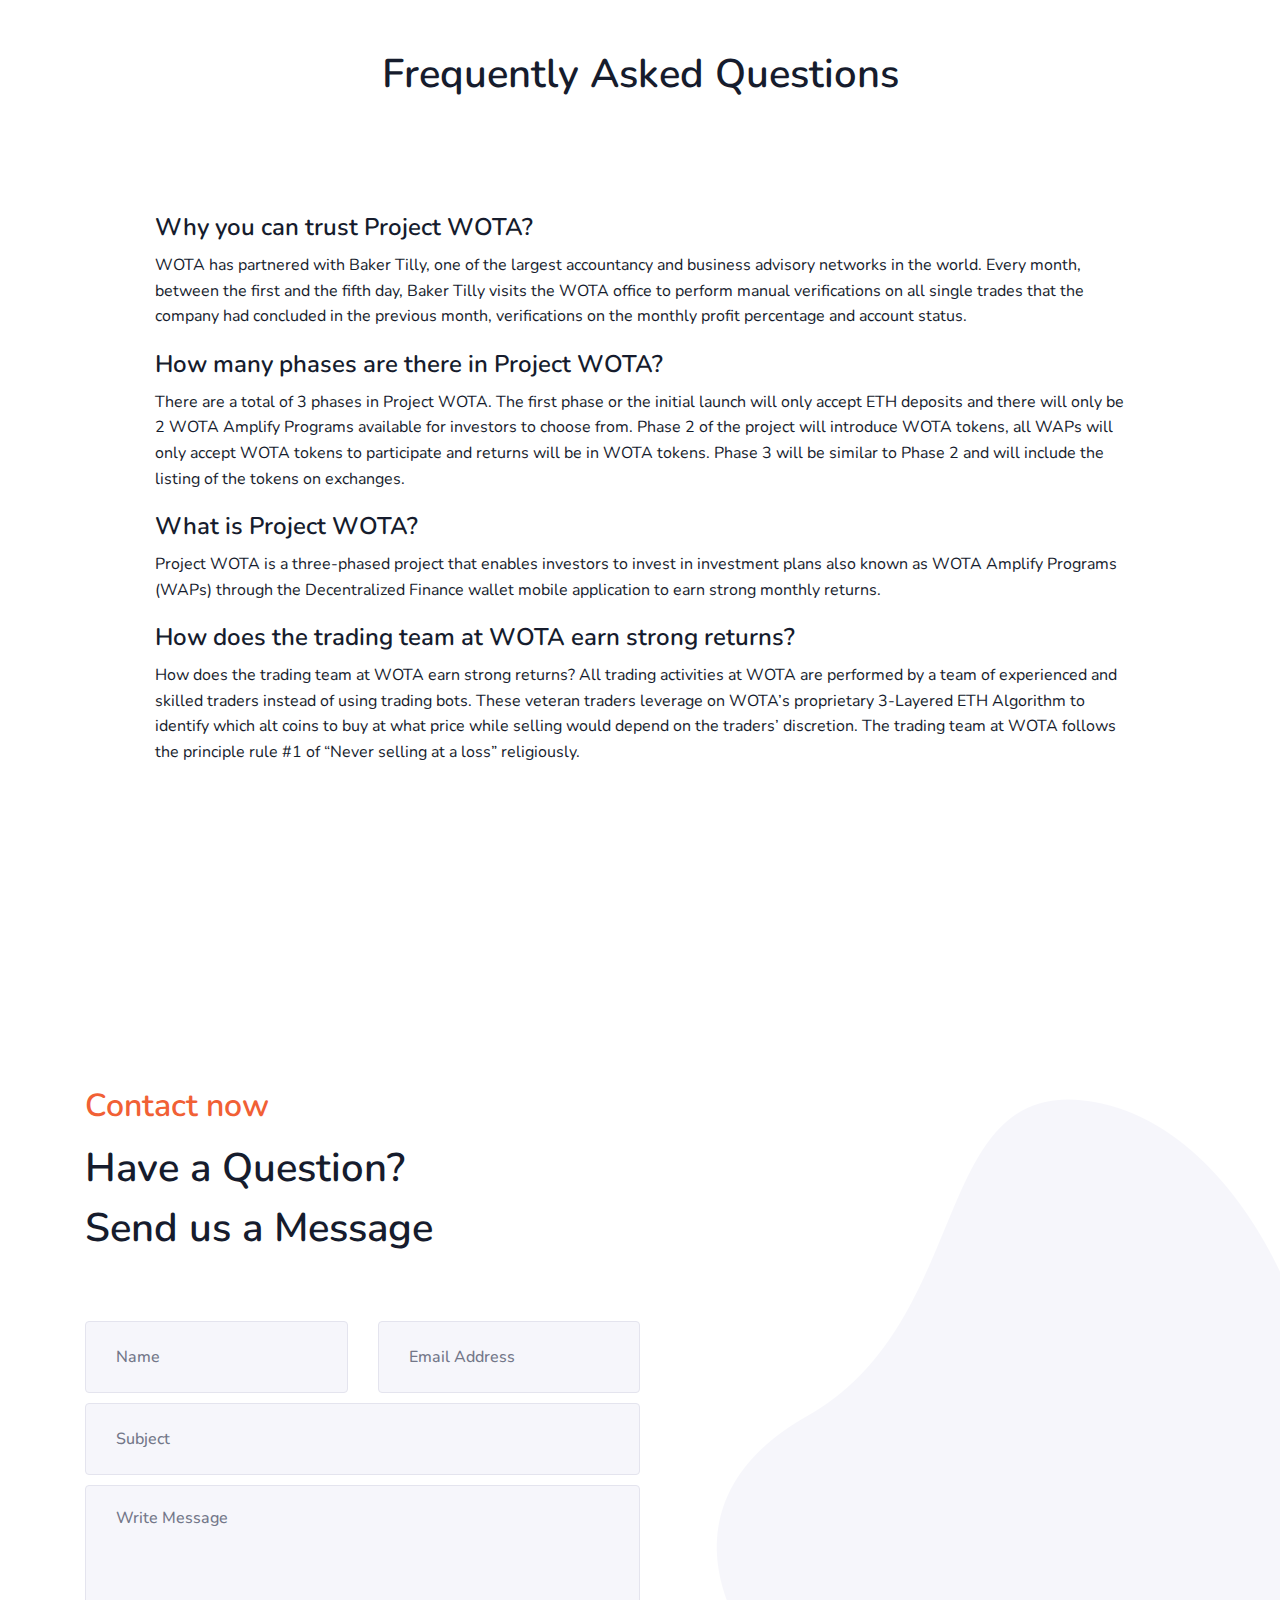
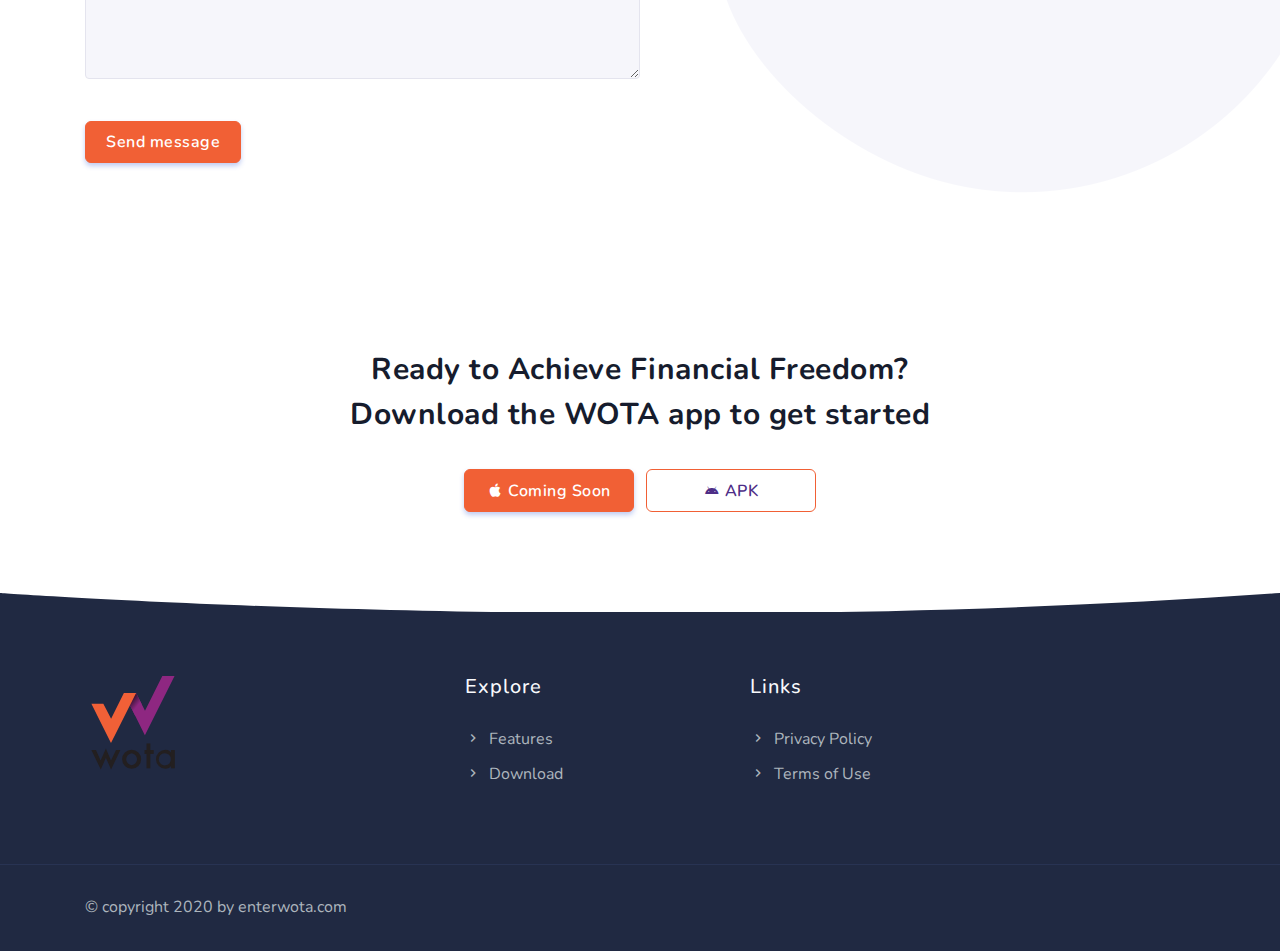
==== commit 0d1a8eb1: "changes to copywriting of price" ====
--- a/index.html
+++ b/index.html
@@ -1,342 +1,662 @@
 <!DOCTYPE html>
 <html lang="en">
+  <head>
+    <meta charset="utf-8" />
+    <title>WOTA</title>
+    <meta name="viewport" content="width=device-width, initial-scale=1.0" />
+    <meta
+      name="description"
+      content="Premium Bootstrap 4 Landing Page Template"
+    />
+    <meta
+      name="keywords"
+      content="Saas, Software, multi-uses, HTML, Clean, Modern"
+    />
+    <meta name="author" content="Shreethemes" />
+    <meta name="email" content="shreethemes@gmail.com" />
+    <meta name="website" content="http://www.shreethemes.in" />
+    <meta name="Version" content="v2.5.1" />
+    <link rel="shortcut icon" href="images/WOTA Logo(new).svg" />
+    <link href="css/bootstrap.min.css" rel="stylesheet" type="text/css" />
+    <link
+      href="css/materialdesignicons.min.css"
+      rel="stylesheet"
+      type="text/css"
+    />
+    <link
+      rel="stylesheet"
+      href="https://unicons.iconscout.com/release/v2.1.9/css/unicons.css"
+    />
+    <link rel="stylesheet" href="css/owl.carousel.min.css" />
+    <link rel="stylesheet" href="css/owl.theme.default.min.css" />
+    <link
+      href="css/style.css"
+      rel="stylesheet"
+      type="text/css"
+      id="theme-opt"
+    />
+    <link href="css/colors/default.css" rel="stylesheet" id="color-opt" />
+    <link rel="stylesheet" href="css/owl.carousel.min.css" />
+    <link rel="stylesheet" href="css/owl.theme.default.min.css" />
+    <link
+      href="css/style.css"
+      rel="stylesheet"
+      type="text/css"
+      id="theme-opt"
+    />
+    <link href="css/colors/default.css" rel="stylesheet" id="color-opt" />
+    <script src="https://s3-us-west-2.amazonaws.com/s.cdpn.io/85280/debug.js"></script>
+  </head>
 
-<head>
-	<meta charset="utf-8" />
-	<title>WOTA</title>
-	<meta name="viewport" content="width=device-width, initial-scale=1.0">
-	<meta name="description" content="Premium Bootstrap 4 Landing Page Template" />
-	<meta name="keywords" content="Saas, Software, multi-uses, HTML, Clean, Modern" />
-	<meta name="author" content="Shreethemes" />
-	<meta name="email" content="shreethemes@gmail.com" />
-	<meta name="website" content="http://www.shreethemes.in" />
-	<meta name="Version" content="v2.5.1" />
-	<link rel="shortcut icon" href="images/WOTA Logo(new).svg">
-	<link href="css/bootstrap.min.css" rel="stylesheet" type="text/css" />
-	<link href="css/materialdesignicons.min.css" rel="stylesheet" type="text/css" />
-	<link rel="stylesheet" href="https://unicons.iconscout.com/release/v2.1.9/css/unicons.css">
-	<link rel="stylesheet" href="css/owl.carousel.min.css" />
-	<link rel="stylesheet" href="css/owl.theme.default.min.css" />
-	<link href="css/style.css" rel="stylesheet" type="text/css" id="theme-opt" />
-	<link href="css/colors/default.css" rel="stylesheet" id="color-opt">
-	<link rel="stylesheet" href="css/owl.carousel.min.css" />
-	<link rel="stylesheet" href="css/owl.theme.default.min.css" />
-	<link href="css/style.css" rel="stylesheet" type="text/css" id="theme-opt" />
-	<link href="css/colors/default.css" rel="stylesheet" id="color-opt">
-	<script src="https://s3-us-west-2.amazonaws.com/s.cdpn.io/85280/debug.js"></script>
-</head>
-
-<body>
-	<header id="topnav" class="defaultscroll sticky">
-		<div class="container">
-			<div>
-				<a class="logo" href="index.html"> <img src="images/WOTA Logo(new).svg" width="65" height="85" alt=""> </a>
-			</div>
-			<div class="buy-button"> <a href="index.html#download" class="btn btn-primary">Download App</a> </div>
-			<div class="menu-extras">
-				<div class="menu-item">
-					<a class="navbar-toggle">
-						<div class="lines"> <span></span> <span></span> <span></span> </div>
-					</a>
-				</div>
-			</div>
-			<div id="navigation">
-				<ul class="navigation-menu ">
-					<li><a href="index.html">Home</a></li>
-					<li><a href="index.html#Features">Features</a></li>
-					<li><a href="index.html#Amplify">Amplify</a></li>
-					<li><a href="index.html#FAQs">FAQs</a></li>
-					<li><a href="index.html#Contact">Contact</a></li>
-			</div>
-		</div>
-	</header>
-	<section class="bg-half-170 d-table w-100" id="Home">
-		<div class="container">
-			<div class="row align-items-center">
-				<div class="col-lg-6 col-md-7 col-sm-8">
-					<div class="title-heading mt-4">
-						<h1 class="heading mb-3" style="font-weight: bold;">Your Preferred Way to Invest in Crypto</h1>
-						<p class="para-desc text-muted">Project WOTA was founded to provide individuals a simple yet transparent way to diversify their investment portfolio by investing in cryptocurrencies while offering strong monthly returns.</p>
-						<div class="mt-4"> <a href="assets/WOTA Mobile App User Manual.pdf" class="btn btn-primary mt-2 mr-2">App User Manual</a> </div>
-					</div>
-				</div>
-				<div class="col-lg-6 col-md-5 mt-4 pt-2 mt-sm-0 pt-sm-0">
-					<div class="text-md-right text-center"> <img src="images/app/HomePageIphone.png" class="img-fluid" alt=""> </div>
-				</div>
-			</div>
-		</div>
-	</section>
-	<section class="section bg-light">
-		<div class="container">
-			<div class="row align-items-center">
-				<div class="col-12 col-lg-5 col-md-6"> <img src="images/app/Amplify(All)1.png" alt="" style="width: 100%"> </div>
-				<div class="col-lg-7 col-md-6 mt-4 pt-2 mt-sm-0 pt-sm-0">
-					<div class="section-title text-md-left text-center">
-						<h4 class="title mb-4" style="color: #4E2E87;">Start Earning Passive Income <br> in 4 Easy Steps</h4>
-						<div class="media align-items-center text-left mt-4 pt-2">
-							<div class="text-primary h4 mb-0 mr-3 p-3 rounded-md shadow"> <i style="color:#F16035;"> 1. </i> </div>
-							<div class="media-body">
-								<h6>Register for an Account</h6> </div>
-						</div>
-						<div class="media align-items-center text-left mt-4">
-							<div class="text-primary h4 mb-0 mr-3 p-3 rounded-md shadow"> <i style="color:#F16035;"> 2. </i> </div>
-							<div class="media-body">
-								<h6>Deposit ETH</h6> </div>
-						</div>
-						<div class="media align-items-center text-left mt-4">
-							<div class="text-primary h4 mb-0 mr-3 p-3 rounded-md shadow"> <i style="color:#F16035;"> 3. </i> </div>
-							<div class="media-body">
-								<h6>Select & Invest in WOTA Amplify Programs</h6> </div>
-						</div>
-						<div class="media align-items-center text-left mt-4">
-							<div class="text-primary h4 mb-0 mr-3 p-3 rounded-md shadow"> <i style="color: #F16035;"> 4. </i> </div>
-							<div class="media-body">
-								<h6>Start Earning Strong Monthly Returns!</h6> </div>
-						</div>
-					</div>
-				</div>
-			</div>
-		</div>
-		<div class="container" id="Features">
-			<div class="row justify-content-center">
-				<div class="col-12 text-center">
-					<div class="section-title mb-4 pb-2">
-						<h4 class="title" style="color:#F16035">Features</h4> </div>
-				</div>
-			</div>
-			<div class="row row-with-gaps">
-				<div class="col-12 col-lg-3">
-					<div class="card features explore-feature p-4 px-md-3 border-0 rounded-md shadow text-center">
-						<div class="icons rounded h2 text-center text-primary px-3"> <img src="images/app/lock.png" alt=""> </div>
-						<div class="card-body p-0 content">
-							<h5 class="mt-4" style="color: #4E2E87;">Safe and Trusted Using Blockchain Technology</h5> </div>
-					</div>
-				</div>
-				<div class="col-12 col-lg-3">
-					<div class="card features explore-feature p-4 px-md-3 border-0 rounded-md shadow text-center">
-						<div class="icons rounded h2 text-center text-primary px-3"> <img src="images/app/24-hours.png" alt=""> </div>
-						<div class="card-body p-0 content">
-							<h5 class="mt-4" style="color: #4E2E87;">24/7 <br> Access</h5> </div>
-					</div>
-				</div>
-				<div class="col-12 col-lg-3">
-					<div class="card features explore-feature p-4 px-md-3 border-0 rounded-md shadow text-center">
-						<div class="icons rounded h2 text-center text-primary px-3"> <img src="images/app/smartphone.png" alt=""> </div>
-						<div class="card-body p-0 content">
-							<h5 class="mt-4" style="color: #4E2E87;">Mobile <br> Friendly</h5> </div>
-					</div>
-				</div>
-				<div class="col-12 col-lg-3">
-					<div class="card features explore-feature p-4 px-md-3 border-0 rounded-md shadow text-center">
-						<div class="icons rounded h2 text-center text-primary px-3"> <img src="images/app/global.png" alt=""> </div>
-						<div class="card-body p-0 content">
-							<h5 class="mt-4" style="color: #4E2E87;">Accessible from All Over the World</h5> </div>
-					</div>
-				</div>
-            </div>
-        </div>
-	</section>
-	<div class="position-relative">
-		<div class="shape overflow-hidden text-white">
-			<svg viewBox="0 0 2880 48" fill="none" xmlns="http://www.w3.org/2000/svg">
-				<path d="M0 48H1437.5H2880V0H2160C1442.5 52 720 0 720 0H0V48Z" fill="currentColor"></path>
-			</svg>
-		</div>
-	</div>
-	<section class="section" id="Amplify">
-		<div class="container">
-			<div class="row justify-content-center">
-				<div class="col-12 text-center">
-					<div class="section-title mb-4 pb-2">
-						<h4 class="title mb-4">Amplify</h4>
-						<p class="text-muted para-desc mb-0 mx-auto" style="font-size:x-large;">Choose Your Plan</p>
-					</div>
-				</div>
-			</div>
-			<div class=tabed-content>
-				<div container>
-					<div class="row justify-content-lg-center row-with-gaps">
-						<div class="col-md-10 col-lg">
-							<div class="card pricing-rates bg-light py-5 border-0 rounded text-center">
-								<div class="card-body">
-									<div class="d-flex justify-content-center mb-4"> <span class="price h1 mb-0" style="color:#4E2E87">12-Month Program</span> </div>
-									<ul class="list-unstyled mb-0 pl-0">
-										<li class="h6 text-muted mb-0"><span class="text-primary h5 mr-2"></span>30% returns based on WOTA's total monthly profit 12-month lockup period</li>
-									</ul>
-								</div>
-							</div>
-						</div>
-						<div class="col-md-10 col-lg">
-							<div class="card pricing-rates bg-light py-5 border-0 rounded text-center">
-								<div class="card-body">
-									<div class="d-flex justify-content-center mb-4"> <span class="price h1 mb-0" style="color: #F16035">24-Month Program</span> </div>
-									<ul class="list-unstyled mb-0 pl-0">
-										<li class="h6 text-muted mb-0"><span class="text-primary h5 mr-2"></span>45% returns based on WOTA's total monthly profit 24-month lockup period</li>
-									</ul>
-								</div>
-							</div>
-						</div>
-					</div>
-				</div>
-			</div>
-	</section>
-	<section class="faq-one" id="FAQs"> <img src="assets/images/shapes/faq-bg-1-1.png" class="faq-one__bg-shape-1" alt="" />
-		<div class="container">
-			<div class="block-title text-center">
-				<h1>
-                  Frequently Asked Questions
-                </h1> </div>
-			<div class="accrodion-grp wow fadeIn" data-wow-duration="1500ms" data-grp-name="faq-accrodion">
-				<div class="accrodion active">
-					<div class="accrodion-inner">
-						<div class="accrodion-title">
-							<h4>Why you can trust Project WOTA?</h4> </div>
-						<div class="accrodion-content">
-							<div class="inner">
-								<p> WOTA has partnered with Baker Tilly, one of the largest accountancy and business advisory networks in the world. Every month, between the first and the fifth day, Baker Tilly visits the WOTA office to perform manual verifications on all single trades that the company had concluded in the previous month, verifications on the monthly profit percentage and account status. </p>
-							</div>
-						</div>
-					</div>
-				</div>
-				<div class="accrodion">
-					<div class="accrodion-inner">
-						<div class="accrodion-title">
-							<h4>How many phases are there in Project WOTA?</h4> </div>
-						<div class="accrodion-content">
-							<div class="inner">
-								<p> There are a total of 3 phases in Project WOTA. The first phase or the initial launch will only accept ETH deposits and there will only be 2 WOTA Amplify Programs available for investors to choose from. Phase 2 of the project will introduce WOTA tokens, all WAPs will only accept WOTA tokens to participate and returns will be in WOTA tokens. Phase 3 will be similar to Phase 2 and will include the listing of the tokens on exchanges. </p>
-							</div>
-						</div>
-					</div>
-				</div>
-				<div class="accrodion">
-					<div class="accrodion-inner">
-						<div class="accrodion-title">
-							<h4>What is Project WOTA?</h4> </div>
-						<div class="accrodion-content">
-							<div class="inner">
-								<p> Project WOTA is a three-phased project that enables investors to invest in investment plans also known as WOTA Amplify Programs (WAPs) through the Decentralized Finance wallet mobile application to earn strong monthly returns. </p>
-							</div>
-						</div>
-					</div>
-				</div>
-				<div class="accrodion">
-					<div class="accrodion-inner">
-						<div class="accrodion-title">
-							<h4>
-                        How does the trading team at WOTA earn strong returns?
-                      </h4> </div>
-						<div class="accrodion-content">
-							<div class="inner">
-								<p> How does the trading team at WOTA earn strong returns? All trading activities at WOTA are performed by a team of experienced and skilled traders instead of using trading bots. These veteran traders leverage on WOTA’s proprietary 3-Layered ETH Algorithm to identify which alt coins to buy at what price while selling would depend on the traders’ discretion. The trading team at WOTA follows the principle rule #1 of “Never selling at a loss” religiously. </p>
-							</div>
-						</div>
-					</div>
-				</div>
-			</div>
-		</div>
-	</section>
-	<section class="contact-one" id="Contact"> <img src="shapes/contact-bg-shape-1-1.png" class="contact-one__bg-shape-1" alt="" />
-		<div class="container">
-			<div class="row">
-				<div class="col-lg-7">
-					<form action="inc/sendemail.php" class="contact-form-validated contact-one__form">
-						<div class="block-title">
-							<h2 style="color: #F16035;">Contact now</h2>
-							<h1>Have a Question? <br />Send us a Message</h1> </div>
-						<div class="row">
-							<div class="col-lg-6">
-								<input type="text" placeholder="Name" name="name" /> </div>
-							<div class="col-lg-6">
-								<input type="text" placeholder="Email Address" name="email" /> </div>
-							<div class="col-lg-12">
-								<input type="text" placeholder="Subject" name="subject" /> </div>
-							<div class="col-lg-12">
-								<textarea placeholder="Write Message" name="message"></textarea>
-							</div>
-							<div class="col-lg-12 text-left">
-								<div class="mt-4"> <a href="" class="btn btn-primary mt-2 mr-2">Send message</a> </div>
-							</div>
-						</div>
-					</form>
-				</div>
-			</div>
-		</div>
-	</section>
-	<div class="row mt-md-5 pt-md-3 mt-4 pt-2 mt-sm-0 pt-sm-0 justify-content-center">
-		<div class="col-12 text-center" id="download">
-			<div class="section-title">
-				<h4 class="title mb-4" style="font-weight: bold;">Ready to Achieve Financial Freedom? <br>
-                                Download the WOTA app to get started</h4>
-				<div class="mt-4">
-                    <!-- <a href="javascript:void(0)" class="btn btn-primary mt-2 mr-2"><i class="mdi mdi-apple"></i> App Store</a> -->
-                    <a href="javascript:void(0)" class="btn btn-primary mt-2 mr-2" style="width: 170px"><i class="mdi mdi-apple"></i> Coming Soon</a>
-                    <a href="/apk/wota_1.0.0.apk" target="_blank" class="btn btn-outline-primary mt-2" style="width: 170px"><i class="mdi mdi-android"></i> APK</a>
-                    <!-- <a href="/apk/wota_1.0.0.apk" target="_blank" class="btn btn-outline-primary mt-2"><i class="mdi mdi-google-play"></i> Play Store</a> -->
-                </div>
-			</div>
-		</div>
-	</div>
-	<div class="position-relative">
-		<div class="shape overflow-hidden text-footer">
-			<svg viewBox="0 0 2880 48" fill="none" xmlns="http://www.w3.org/2000/svg">
-				<path d="M0 48H1437.5H2880V0H2160C1442.5 52 720 0 720 0H0V48Z" fill="currentColor"></path>
-			</svg>
-		</div>
-	</div>
-	<footer class="footer">
-		<div class="container">
-			<div class="row">
-				<div class="col-lg-4 col-12 mb-0 mb-md-4 pb-0 pb-md-2">
-					<a href="#" class="logo-footer"> <img src="images/WOTA Logo(new).svg" height="100" alt="" style="text-align: center;"> </a>
-				</div>
-				<!-- <div class="col-lg-2 col-md-4 col-12 mt-4 mt-sm-0 pt-2 pt-sm-0">
+  <body>
+    <header id="topnav" class="defaultscroll sticky">
+      <div class="container">
+        <div>
+          <a class="logo" href="index.html">
+            <img
+              src="images/WOTA Logo(new).svg"
+              width="65"
+              height="85"
+              alt=""
+            />
+          </a>
+        </div>
+        <div class="buy-button">
+          <a href="index.html#download" class="btn btn-primary">Download App</a>
+        </div>
+        <div class="menu-extras">
+          <div class="menu-item">
+            <a class="navbar-toggle">
+              <div class="lines"><span></span> <span></span> <span></span></div>
+            </a>
+          </div>
+        </div>
+        <div id="navigation">
+          <ul class="navigation-menu">
+            <li><a href="index.html">Home</a></li>
+            <li><a href="index.html#Features">Features</a></li>
+            <li><a href="index.html#Amplify">Amplify</a></li>
+            <li><a href="index.html#FAQs">FAQs</a></li>
+            <li><a href="index.html#Contact">Contact</a></li>
+          </ul>
+        </div>
+      </div>
+    </header>
+    <section class="bg-half-170 d-table w-100" id="Home">
+      <div class="container">
+        <div class="row align-items-center">
+          <div class="col-lg-6 col-md-7 col-sm-8">
+            <div class="title-heading mt-4">
+              <h1 class="heading mb-3" style="font-weight: bold">
+                Your Preferred Way to Invest in Crypto
+              </h1>
+              <p class="para-desc text-muted">
+                Project WOTA was founded to provide individuals a simple yet
+                transparent way to diversify their investment portfolio by
+                investing in cryptocurrencies while offering strong monthly
+                returns.
+              </p>
+              <div class="mt-4">
+                <a
+                  href="assets/WOTA Mobile App User Manual.pdf"
+                  class="btn btn-primary mt-2 mr-2"
+                  >App User Manual</a
+                >
+              </div>
+            </div>
+          </div>
+          <div class="col-lg-6 col-md-5 mt-4 pt-2 mt-sm-0 pt-sm-0">
+            <div class="text-md-right text-center">
+              <img
+                src="images/app/HomePageIphone.png"
+                class="img-fluid"
+                alt=""
+              />
+            </div>
+          </div>
+        </div>
+      </div>
+    </section>
+    <section class="section bg-light">
+      <div class="container">
+        <div class="row align-items-center">
+          <div class="col-12 col-lg-5 col-md-6">
+            <img
+              src="images/app/Amplify(All)1.png"
+              alt=""
+              style="width: 100%"
+            />
+          </div>
+          <div class="col-lg-7 col-md-6 mt-4 pt-2 mt-sm-0 pt-sm-0">
+            <div class="section-title text-md-left text-center">
+              <h4 class="title mb-4" style="color: #4e2e87">
+                Start Earning Passive Income <br />
+                in 4 Easy Steps
+              </h4>
+              <div class="media align-items-center text-left mt-4 pt-2">
+                <div class="text-primary h4 mb-0 mr-3 p-3 rounded-md shadow">
+                  <i style="color: #f16035"> 1. </i>
+                </div>
+                <div class="media-body">
+                  <h6>Register for an Account</h6>
+                </div>
+              </div>
+              <div class="media align-items-center text-left mt-4">
+                <div class="text-primary h4 mb-0 mr-3 p-3 rounded-md shadow">
+                  <i style="color: #f16035"> 2. </i>
+                </div>
+                <div class="media-body">
+                  <h6>Deposit ETH</h6>
+                </div>
+              </div>
+              <div class="media align-items-center text-left mt-4">
+                <div class="text-primary h4 mb-0 mr-3 p-3 rounded-md shadow">
+                  <i style="color: #f16035"> 3. </i>
+                </div>
+                <div class="media-body">
+                  <h6>Select & Invest in WOTA Amplify Programs</h6>
+                </div>
+              </div>
+              <div class="media align-items-center text-left mt-4">
+                <div class="text-primary h4 mb-0 mr-3 p-3 rounded-md shadow">
+                  <i style="color: #f16035"> 4. </i>
+                </div>
+                <div class="media-body">
+                  <h6>Start Earning Strong Monthly Returns!</h6>
+                </div>
+              </div>
+            </div>
+          </div>
+        </div>
+      </div>
+      <div class="container" id="Features">
+        <div class="row justify-content-center">
+          <div class="col-12 text-center">
+            <div class="section-title mb-4 pb-2">
+              <h4 class="title" style="color: #f16035">Features</h4>
+            </div>
+          </div>
+        </div>
+        <div class="row row-with-gaps">
+          <div class="col-12 col-lg-3">
+            <div
+              class="card features explore-feature p-4 px-md-3 border-0 rounded-md shadow text-center"
+            >
+              <div class="icons rounded h2 text-center text-primary px-3">
+                <img src="images/app/lock.png" alt="" />
+              </div>
+              <div class="card-body p-0 content">
+                <h5 class="mt-4" style="color: #4e2e87">
+                  Safe and Trusted Using Blockchain Technology
+                </h5>
+              </div>
+            </div>
+          </div>
+          <div class="col-12 col-lg-3">
+            <div
+              class="card features explore-feature p-4 px-md-3 border-0 rounded-md shadow text-center"
+            >
+              <div class="icons rounded h2 text-center text-primary px-3">
+                <img src="images/app/24-hours.png" alt="" />
+              </div>
+              <div class="card-body p-0 content">
+                <h5 class="mt-4" style="color: #4e2e87">
+                  24/7 <br />
+                  Access
+                </h5>
+              </div>
+            </div>
+          </div>
+          <div class="col-12 col-lg-3">
+            <div
+              class="card features explore-feature p-4 px-md-3 border-0 rounded-md shadow text-center"
+            >
+              <div class="icons rounded h2 text-center text-primary px-3">
+                <img src="images/app/smartphone.png" alt="" />
+              </div>
+              <div class="card-body p-0 content">
+                <h5 class="mt-4" style="color: #4e2e87">
+                  Mobile <br />
+                  Friendly
+                </h5>
+              </div>
+            </div>
+          </div>
+          <div class="col-12 col-lg-3">
+            <div
+              class="card features explore-feature p-4 px-md-3 border-0 rounded-md shadow text-center"
+            >
+              <div class="icons rounded h2 text-center text-primary px-3">
+                <img src="images/app/global.png" alt="" />
+              </div>
+              <div class="card-body p-0 content">
+                <h5 class="mt-4" style="color: #4e2e87">
+                  Accessible from All Over the World
+                </h5>
+              </div>
+            </div>
+          </div>
+        </div>
+      </div>
+    </section>
+    <div class="position-relative">
+      <div class="shape overflow-hidden text-white">
+        <svg
+          viewBox="0 0 2880 48"
+          fill="none"
+          xmlns="http://www.w3.org/2000/svg"
+        >
+          <path
+            d="M0 48H1437.5H2880V0H2160C1442.5 52 720 0 720 0H0V48Z"
+            fill="currentColor"
+          ></path>
+        </svg>
+      </div>
+    </div>
+    <section class="section" id="Amplify">
+      <div class="container">
+        <div class="row justify-content-center">
+          <div class="col-12 text-center">
+            <div class="section-title mb-4 pb-2">
+              <h4 class="title mb-4">Amplify</h4>
+              <p
+                class="text-muted para-desc mb-0 mx-auto"
+                style="font-size: x-large"
+              >
+                Choose Your Plan
+              </p>
+            </div>
+          </div>
+        </div>
+        <div class="tabed-content">
+          <div container>
+            <div class="row justify-content-lg-center row-with-gaps">
+              <div class="col-md-10 col-lg">
+                <div
+                  class="card pricing-rates bg-light py-5 border-0 rounded text-center"
+                >
+                  <div class="card-body">
+                    <div class="d-flex justify-content-center mb-4">
+                      <span class="price h1 mb-0" style="color: #4e2e87"
+                        >12-Month Program</span
+                      >
+                    </div>
+                    <ul class="list-unstyled mb-0 pl-0">
+                      <li class="h6 text-muted mb-0">
+                          30% profit share based on Wota's monthly trading profits
+                      </li>
+                      <li class="h6 text-muted mb-0" >
+                          12-months lockup period
+                      </li>
+                    </ul>
+                  </div>
+                </div>
+              </div>
+              <div class="col-md-10 col-lg">
+                <div
+                  class="card pricing-rates bg-light py-5 border-0 rounded text-center"
+                >
+                  <div class="card-body">
+                    <div class="d-flex justify-content-center mb-4">
+                      <span class="price h1 mb-0" style="color: #f16035"
+                        >24-Month Program</span
+                      >
+                    </div>
+                    <ul class="list-unstyled mb-0 pl-0">
+                      <li class="h6 text-muted mb-0">
+                        45% profit share based on Wota's monthly trading profits
+                      </li>
+                      <li class="h6 text-muted mb-0"> 24-month lockup period</li>
+                    </ul>
+                  </div>
+                </div>
+              </div>
+            </div>
+          </div>
+        </div>
+      </div>
+    </section>
+    <section class="faq-one" id="FAQs">
+      <img
+        src="assets/images/shapes/faq-bg-1-1.png"
+        class="faq-one__bg-shape-1"
+        alt=""
+      />
+      <div class="container">
+        <div class="block-title text-center">
+          <h1>Frequently Asked Questions</h1>
+        </div>
+        <div
+          class="accrodion-grp wow fadeIn"
+          data-wow-duration="1500ms"
+          data-grp-name="faq-accrodion"
+        >
+          <div class="accrodion active">
+            <div class="accrodion-inner">
+              <div class="accrodion-title">
+                <h4>Why you can trust Project WOTA?</h4>
+              </div>
+              <div class="accrodion-content">
+                <div class="inner">
+                  <p>
+                    WOTA has partnered with Baker Tilly, one of the largest
+                    accountancy and business advisory networks in the world.
+                    Every month, between the first and the fifth day, Baker
+                    Tilly visits the WOTA office to perform manual verifications
+                    on all single trades that the company had concluded in the
+                    previous month, verifications on the monthly profit
+                    percentage and account status.
+                  </p>
+                </div>
+              </div>
+            </div>
+          </div>
+          <div class="accrodion">
+            <div class="accrodion-inner">
+              <div class="accrodion-title">
+                <h4>How many phases are there in Project WOTA?</h4>
+              </div>
+              <div class="accrodion-content">
+                <div class="inner">
+                  <p>
+                    There are a total of 3 phases in Project WOTA. The first
+                    phase or the initial launch will only accept ETH deposits
+                    and there will only be 2 WOTA Amplify Programs available for
+                    investors to choose from. Phase 2 of the project will
+                    introduce WOTA tokens, all WAPs will only accept WOTA tokens
+                    to participate and returns will be in WOTA tokens. Phase 3
+                    will be similar to Phase 2 and will include the listing of
+                    the tokens on exchanges.
+                  </p>
+                </div>
+              </div>
+            </div>
+          </div>
+          <div class="accrodion">
+            <div class="accrodion-inner">
+              <div class="accrodion-title">
+                <h4>What is Project WOTA?</h4>
+              </div>
+              <div class="accrodion-content">
+                <div class="inner">
+                  <p>
+                    Project WOTA is a three-phased project that enables
+                    investors to invest in investment plans also known as WOTA
+                    Amplify Programs (WAPs) through the Decentralized Finance
+                    wallet mobile application to earn strong monthly returns.
+                  </p>
+                </div>
+              </div>
+            </div>
+          </div>
+          <div class="accrodion">
+            <div class="accrodion-inner">
+              <div class="accrodion-title">
+                <h4>How does the trading team at WOTA earn strong returns?</h4>
+              </div>
+              <div class="accrodion-content">
+                <div class="inner">
+                  <p>
+                    How does the trading team at WOTA earn strong returns? All
+                    trading activities at WOTA are performed by a team of
+                    experienced and skilled traders instead of using trading
+                    bots. These veteran traders leverage on WOTA’s proprietary
+                    3-Layered ETH Algorithm to identify which alt coins to buy
+                    at what price while selling would depend on the traders’
+                    discretion. The trading team at WOTA follows the principle
+                    rule #1 of “Never selling at a loss” religiously.
+                  </p>
+                </div>
+              </div>
+            </div>
+          </div>
+        </div>
+      </div>
+    </section>
+    <section class="contact-one" id="Contact">
+      <img
+        src="shapes/contact-bg-shape-1-1.png"
+        class="contact-one__bg-shape-1"
+        alt=""
+      />
+      <div class="container">
+        <div class="row">
+          <div class="col-lg-7">
+            <form
+              id="contact-form"
+              class="contact-form-validated contact-one__form"
+            >
+              <div class="block-title">
+                <h2 style="color: #f16035">Contact now</h2>
+                <h1>Have a Question? <br />Send us a Message</h1>
+              </div>
+              <div class="row">
+                <div class="col-lg-6">
+                  <input type="text" placeholder="Name" name="name" required />
+                </div>
+                <div class="col-lg-6">
+                  <input
+                    type="email"
+                    placeholder="Email Address"
+                    name="email"
+                    required
+                  />
+                </div>
+                <div class="col-lg-12">
+                  <input
+                    type="text"
+                    placeholder="Subject"
+                    name="subject"
+                    required
+                  />
+                </div>
+                <div class="col-lg-12">
+                  <textarea
+                    placeholder="Write Message"
+                    name="message"
+                    required
+                  ></textarea>
+                </div>
+                <div class="col-lg-12 text-left">
+                  <div class="mt-4">
+                    <div class="btn btn-primary mt-2 mr-2" id="submit-button">
+                      Send message
+                    </div>
+                  </div>
+                </div>
+              </div>
+            </form>
+          </div>
+        </div>
+      </div>
+    </section>
+    <div
+      class="row mt-md-5 pt-md-3 mt-4 pt-2 mt-sm-0 pt-sm-0 justify-content-center"
+    >
+      <div class="col-12 text-center" id="download">
+        <div class="section-title">
+          <h4 class="title mb-4" style="font-weight: bold">
+            Ready to Achieve Financial Freedom? <br />
+            Download the WOTA app to get started
+          </h4>
+          <div class="mt-4">
+            <!-- <a href="javascript:void(0)" class="btn btn-primary mt-2 mr-2"><i class="mdi mdi-apple"></i> App Store</a> -->
+            <a
+              href="javascript:void(0)"
+              class="btn btn-primary mt-2 mr-2"
+              style="width: 170px"
+              ><i class="mdi mdi-apple"></i> Coming Soon</a
+            >
+            <a
+              href="/apk/wota.apk"
+              target="_blank"
+              class="btn btn-outline-primary mt-2"
+              style="width: 170px"
+              ><i class="mdi mdi-android"></i> APK</a
+            >
+            <!-- <a href="/apk/wota_1.0.0.apk" target="_blank" class="btn btn-outline-primary mt-2"><i class="mdi mdi-google-play"></i> Play Store</a> -->
+          </div>
+        </div>
+      </div>
+    </div>
+    <div class="position-relative">
+      <div class="shape overflow-hidden text-footer">
+        <svg
+          viewBox="0 0 2880 48"
+          fill="none"
+          xmlns="http://www.w3.org/2000/svg"
+        >
+          <path
+            d="M0 48H1437.5H2880V0H2160C1442.5 52 720 0 720 0H0V48Z"
+            fill="currentColor"
+          ></path>
+        </svg>
+      </div>
+    </div>
+    <footer class="footer">
+      <div class="container">
+        <div class="row">
+          <div class="col-lg-4 col-12 mb-0 mb-md-4 pb-0 pb-md-2">
+            <a href="#" class="logo-footer">
+              <img
+                src="images/WOTA Logo(new).svg"
+                height="100"
+                alt=""
+                style="text-align: center"
+              />
+            </a>
+          </div>
+          <!-- <div class="col-lg-2 col-md-4 col-12 mt-4 mt-sm-0 pt-2 pt-sm-0">
 					<h4 class="text-light footer-head">Company</h4>
 					<ul class="list-unstyled footer-list mt-4">
 						<li><a href="index.html" class="text-foot"><i class="mdi mdi-chevron-right mr-1"></i> About </a></li>
 						<li><a href="index.html" class="text-foot"><i class="mdi mdi-chevron-right mr-1"></i> Contact</a></li>
 					</ul>
 				</div> -->
-				<div class="col-lg-3 col-md-4 col-12 mt-4 mt-sm-0 pt-2 pt-sm-0">
-					<h4 class="text-light footer-head">Explore</h4>
-					<ul class="list-unstyled footer-list mt-4">
-						<li><a href="index.html#features" class="text-foot"><i class="mdi mdi-chevron-right mr-1"></i> Features</a></li>
-						<li><a href="index.html#download" class="text-foot"><i class="mdi mdi-chevron-right mr-1"></i> Download </a></li>
-					</ul>
-				</div>
-				<div class="col-lg-3 col-md-4 col-12 mt-4 mt-sm-0 pt-2 pt-sm-0">
-					<h4 class="text-light footer-head">Links</h4>
-					<ul class="list-unstyled footer-list mt-4">
-						<!-- <li><a href="index.html" class="text-foot"><i class="mdi mdi-chevron-right mr-1"></i> Help</a></li> -->
-						<li><a href="privacy.html" class="text-foot"><i class="mdi mdi-chevron-right mr-1"></i> Privacy Policy</a></li>
-						<li><a href="terms.html" class="text-foot"><i class="mdi mdi-chevron-right mr-1"></i> Terms of Use</a></li>
-					</ul>
-					</form>
-				</div>
-			</div>
-		</div>
-	</footer>
-	<footer class="footer footer-bar">
-		<div class="container text-center">
-			<div class="row align-items-center">
-				<div class="col-sm-6">
-					<div class="text-sm-left">
-						<p class="mb-0">© copyright 2020 by enterwota.com</p>
-					</div>
-				</div>
-			</div>
-		</div>
-    </footer> 
-    <a href="#" class="btn btn-icon btn-soft-primary back-to-top"><i data-feather="arrow-up" class="icons"></i></a>
-	<script src="js/jquery-3.5.1.min.js"></script>
-	<script src="js/bootstrap.bundle.min.js"></script>
-	<script src="js/jquery.easing.min.js"></script>
-	<script src="js/scrollspy.min.js"></script>
-	<script src="js/owl.carousel.min.js "></script>
-	<script src="js/owl.init.js "></script>
-	<script src="js/feather.min.js"></script>
-	<script src="https://unicons.iconscout.com/release/v2.1.9/script/monochrome/bundle.js"></script>
-	<script src="js/app.js"></script>
-</body>
+          <div class="col-lg-3 col-md-4 col-12 mt-4 mt-sm-0 pt-2 pt-sm-0">
+            <h4 class="text-light footer-head">Explore</h4>
+            <ul class="list-unstyled footer-list mt-4">
+              <li>
+                <a href="index.html#features" class="text-foot"
+                  ><i class="mdi mdi-chevron-right mr-1"></i> Features</a
+                >
+              </li>
+              <li>
+                <a href="index.html#download" class="text-foot"
+                  ><i class="mdi mdi-chevron-right mr-1"></i> Download
+                </a>
+              </li>
+            </ul>
+          </div>
+          <div class="col-lg-3 col-md-4 col-12 mt-4 mt-sm-0 pt-2 pt-sm-0">
+            <h4 class="text-light footer-head">Links</h4>
+            <ul class="list-unstyled footer-list mt-4">
+              <!-- <li><a href="index.html" class="text-foot"><i class="mdi mdi-chevron-right mr-1"></i> Help</a></li> -->
+              <li>
+                <a href="privacy.html" class="text-foot"
+                  ><i class="mdi mdi-chevron-right mr-1"></i> Privacy Policy</a
+                >
+              </li>
+              <li>
+                <a href="terms.html" class="text-foot"
+                  ><i class="mdi mdi-chevron-right mr-1"></i> Terms of Use</a
+                >
+              </li>
+            </ul>
+          </div>
+        </div>
+      </div>
+    </footer>
+    <footer class="footer footer-bar">
+      <div class="container text-center">
+        <div class="row align-items-center">
+          <div class="col-sm-6">
+            <div class="text-sm-left">
+              <p class="mb-0">© copyright 2020 by enterwota.com</p>
+            </div>
+          </div>
+        </div>
+      </div>
+    </footer>
+    <a href="#" class="btn btn-icon btn-soft-primary back-to-top"
+      ><i data-feather="arrow-up" class="icons"></i
+    ></a>
+    <script src="js/jquery-3.5.1.min.js"></script>
+    <script src="js/bootstrap.bundle.min.js"></script>
+    <script src="js/jquery.easing.min.js"></script>
+    <script src="js/scrollspy.min.js"></script>
+    <script src="js/owl.carousel.min.js "></script>
+    <script src="js/owl.init.js "></script>
+    <script src="js/feather.min.js"></script>
+    <script src="https://unicons.iconscout.com/release/v2.1.9/script/monochrome/bundle.js"></script>
+    <script src="js/app.js"></script>
+  </body>
 
-</html>+  <script>
+    function validateEmail(email) {
+      if (
+        /^[a-zA-Z0-9.!#$%&'*+/=?^_`{|}~-]+@[a-zA-Z0-9-]+(?:\.[a-zA-Z0-9-]+)*$/.test(
+          email
+        )
+      ) {
+        return true
+      }
+
+      return false
+    }
+
+    document.getElementById("submit-button").onclick = function submitForm(e) {
+      e.preventDefault()
+      let subject = "",
+        message = "",
+        email = "",
+        name = ""
+      const form = document.forms[0]
+      const formData = new FormData(document.querySelector("form"))
+      for (var pair of formData.entries()) {
+        switch (pair[0]) {
+          case "name":
+            name = pair[1]
+            break
+          case "message":
+            message = pair[1]
+            break
+          case "subject":
+            subject = pair[1]
+            break
+          case "email":
+            email = pair[1]
+            break
+          default:
+            break
+        }
+      }
+
+      if (subject == "" || message == "" || email == "" || name == "") {
+        alert("Please fill in the fields")
+        return
+      }
+
+      if (!validateEmail(email)) {
+        alert("Invalid email format")
+        return
+      }
+
+      var xhr = new XMLHttpRequest()
+      xhr.open("POST", "https://api.enterwota.com/api/v1/feedbacks", true)
+      xhr.setRequestHeader("Content-Type", "application/json")
+      xhr.onload = function () {
+        form.reset()
+        alert("Message sent succesfully")
+      }
+      xhr.send(
+        JSON.stringify({
+          subject: subject,
+          message: message,
+          email: email,
+          name: name,
+        })
+      )
+    }
+  </script>
+</html>
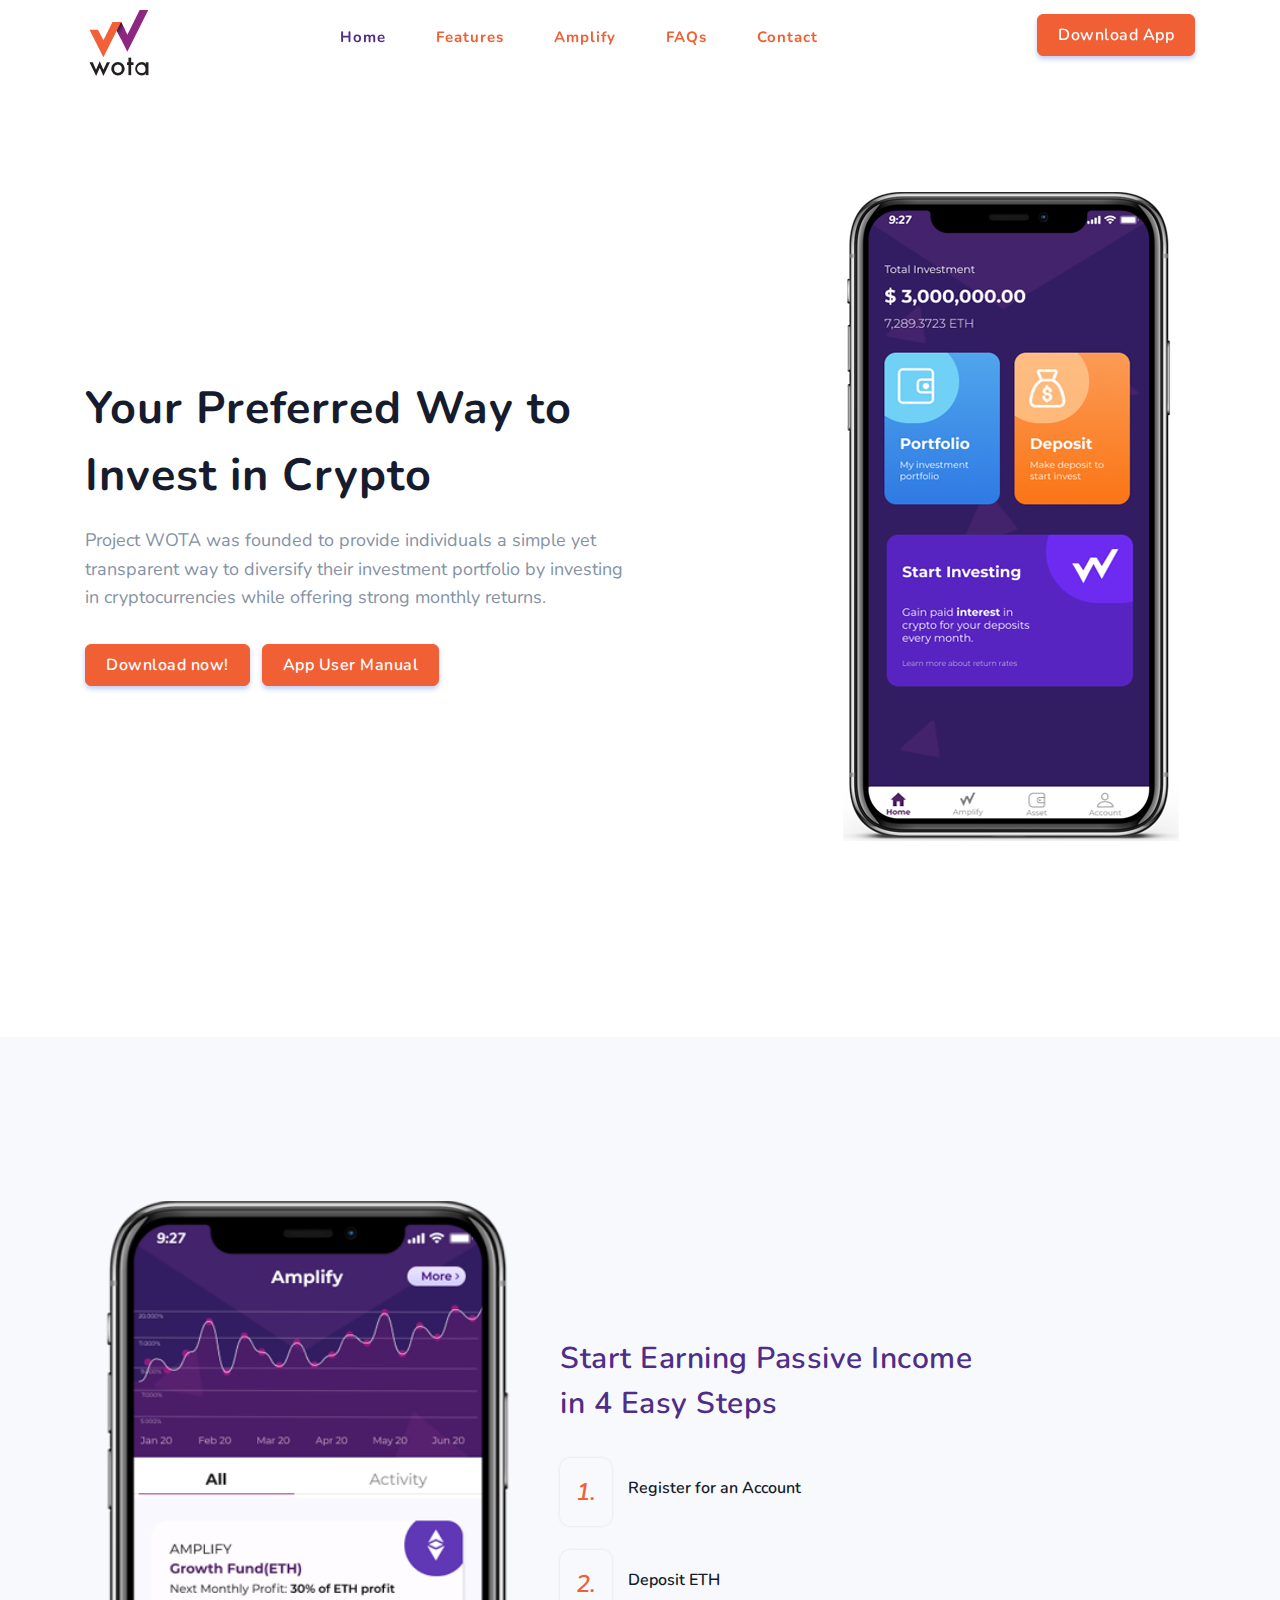
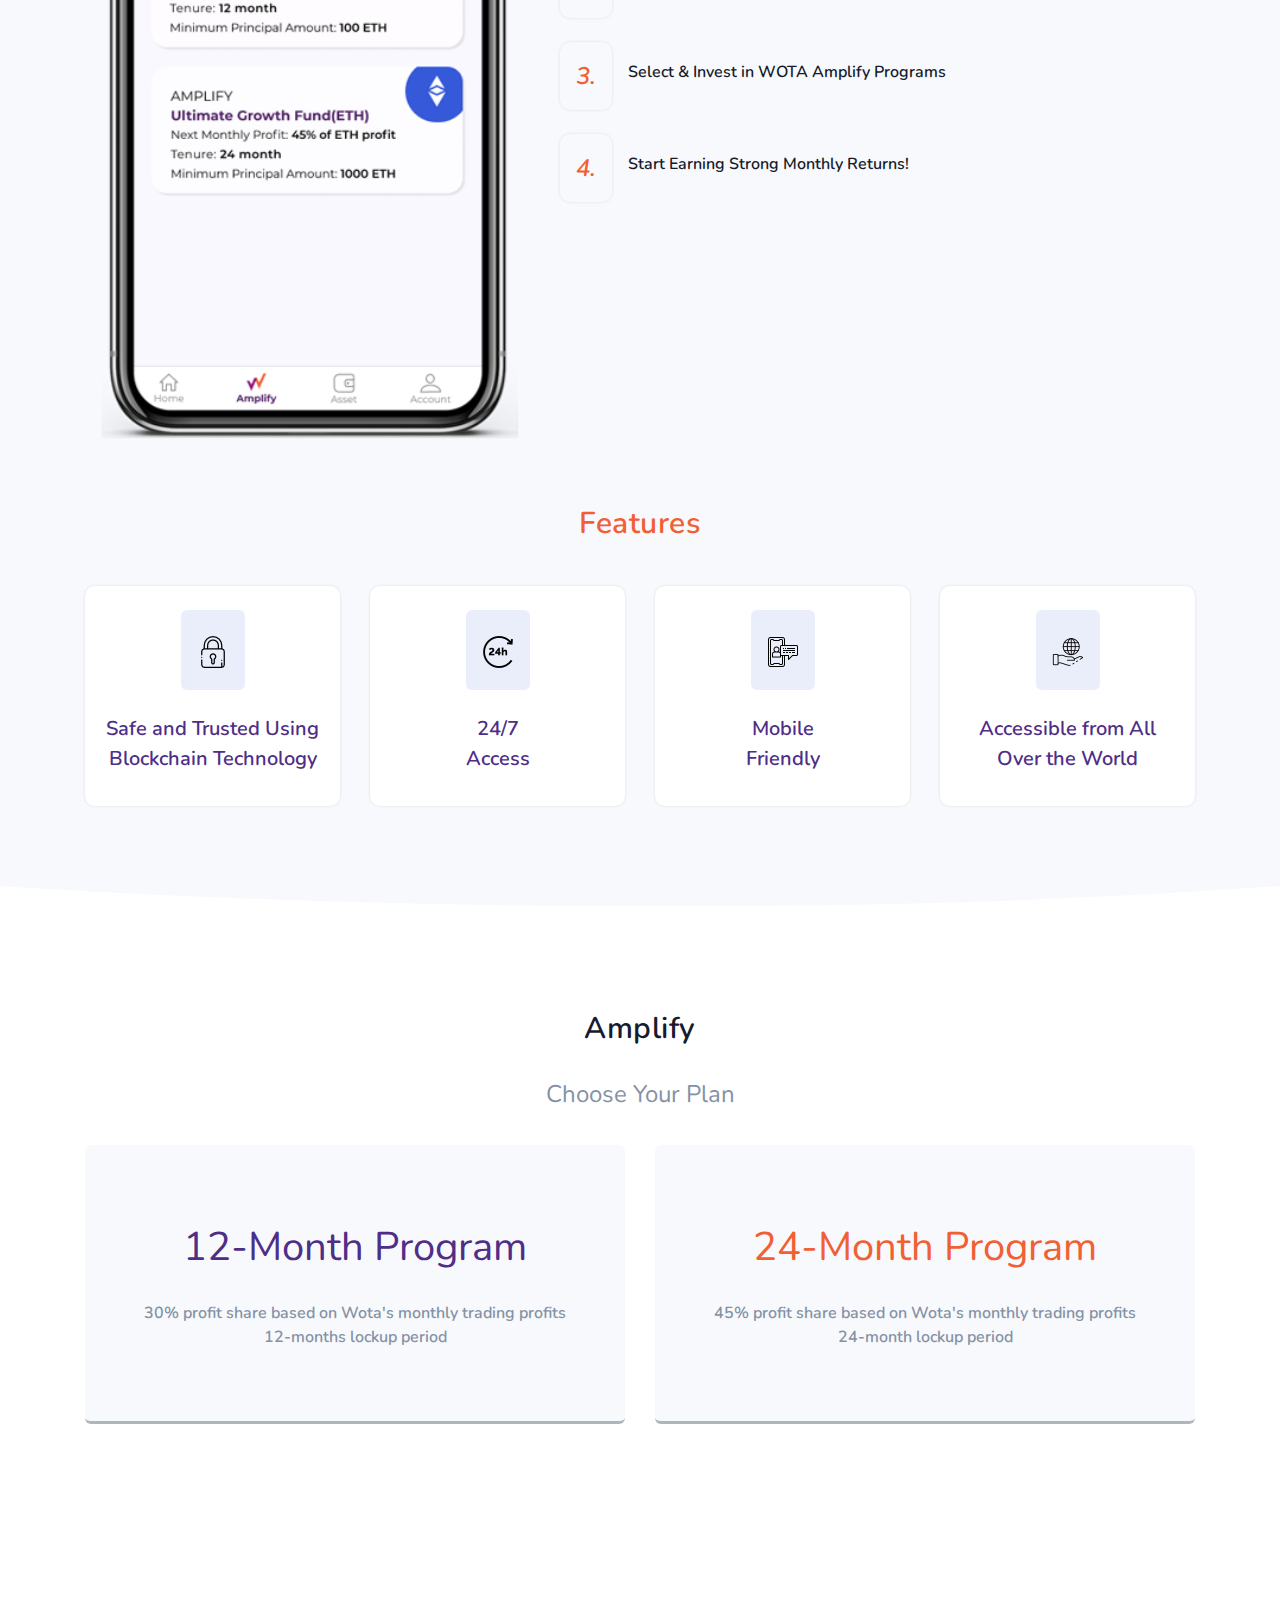
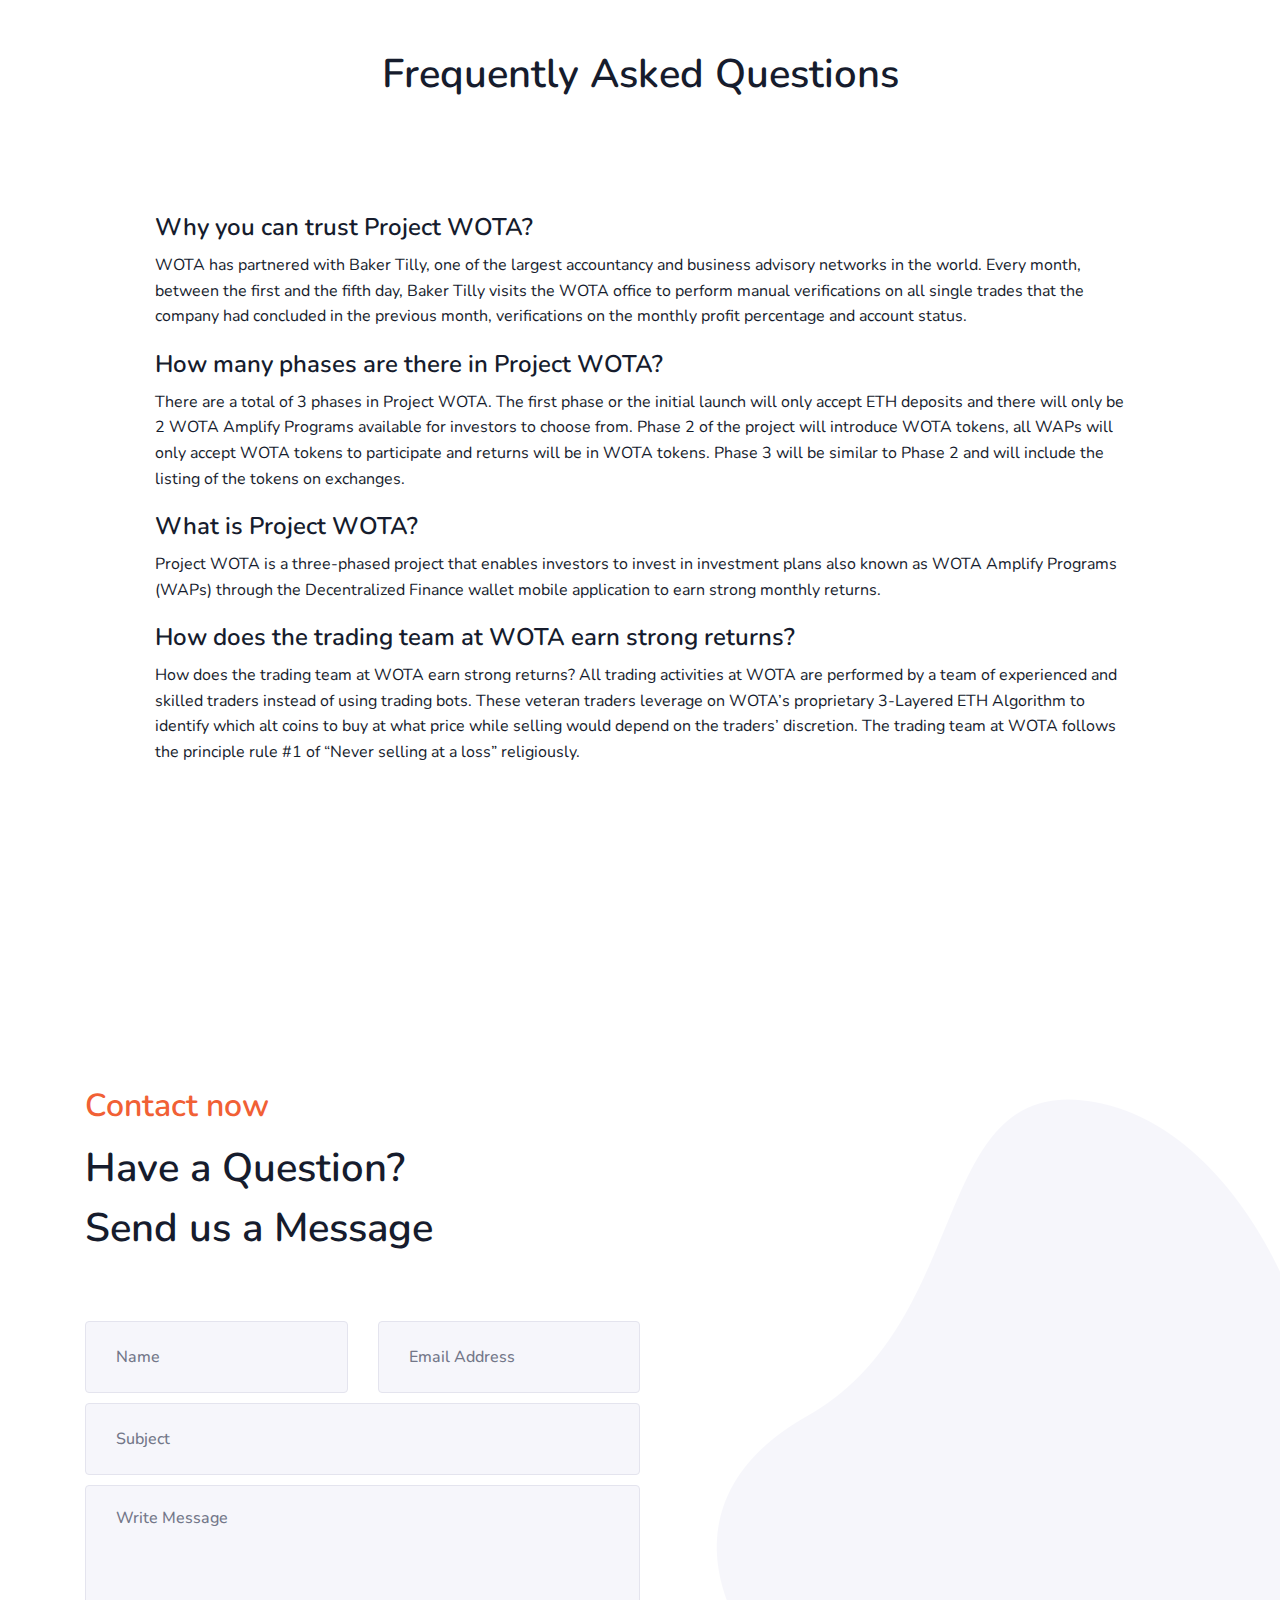
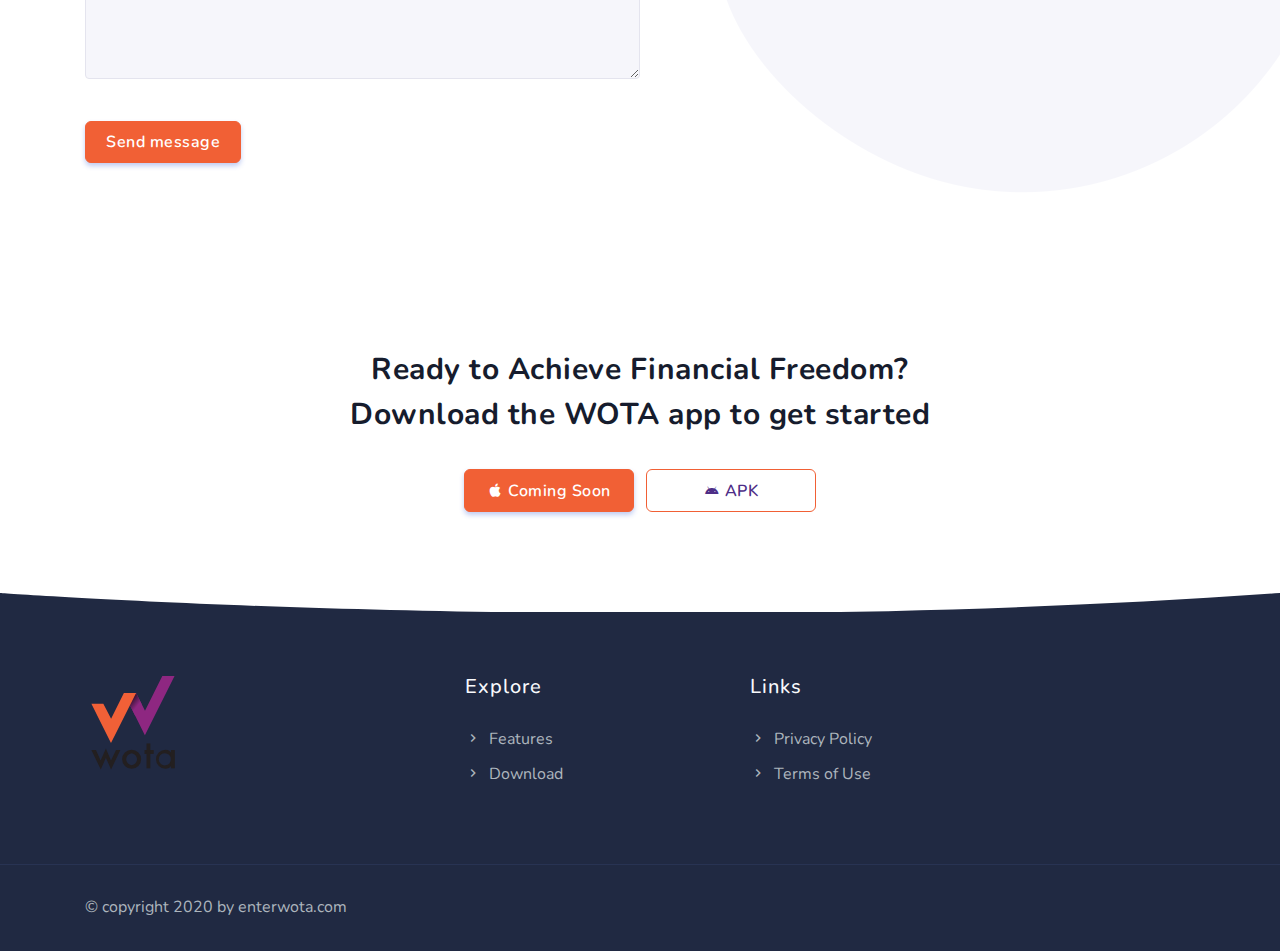
==== commit 009f9e8e: "add scroll into view for download footer" ====
--- a/index.html
+++ b/index.html
@@ -62,7 +62,7 @@
           </a>
         </div>
         <div class="buy-button">
-          <a href="index.html#download" class="btn btn-primary">Download App</a>
+          <button class="btn btn-primary" onclick="document.getElementById('download').scrollIntoView({ behavior: 'smooth', block: 'nearest', inline: 'start' })">Download App</button>
         </div>
         <div class="menu-extras">
           <div class="menu-item">
@@ -97,6 +97,8 @@
                 returns.
               </p>
               <div class="mt-4">
+                <button class="btn btn-primary mt-2 mr-2" onclick="document.getElementById('download').scrollIntoView({ behavior: 'smooth', block: 'nearest', inline: 'start' })">Download now!</button>
+
                 <a
                   href="assets/WOTA Mobile App User Manual.pdf"
                   class="btn btn-primary mt-2 mr-2"
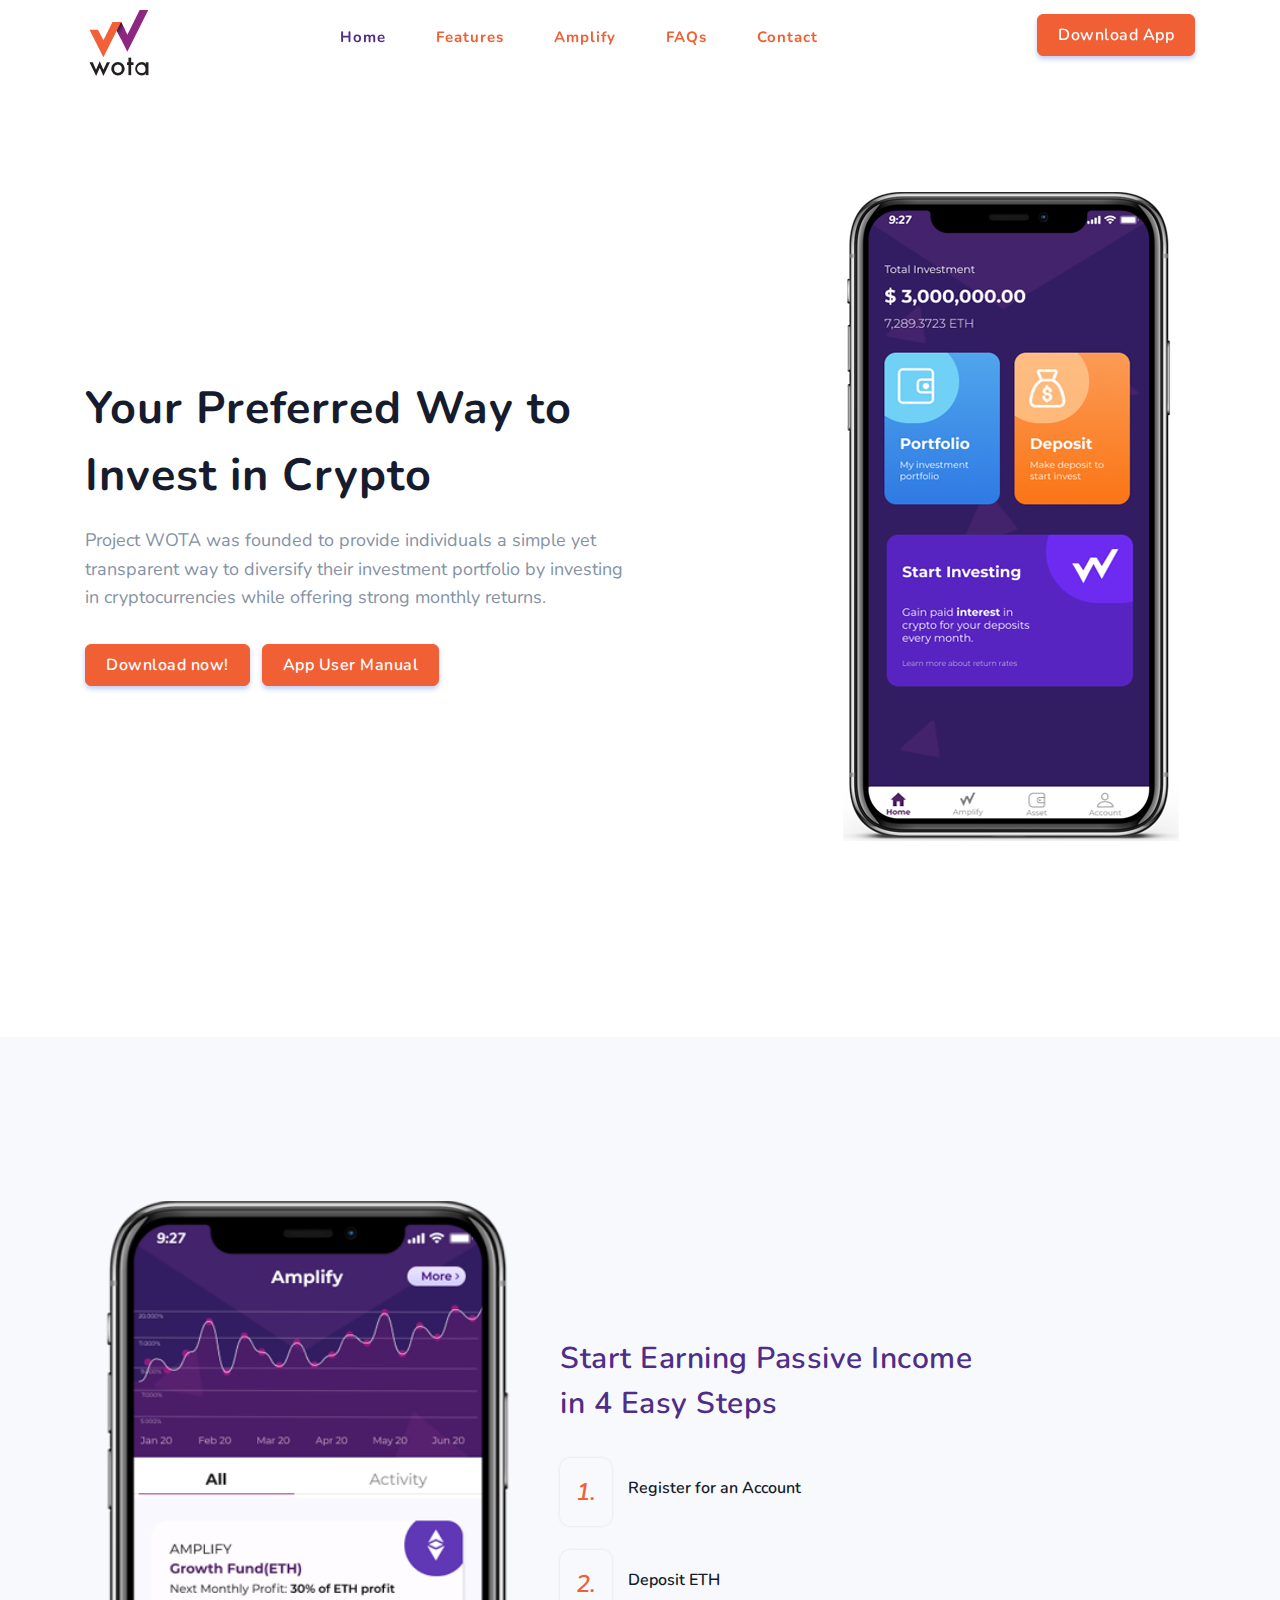
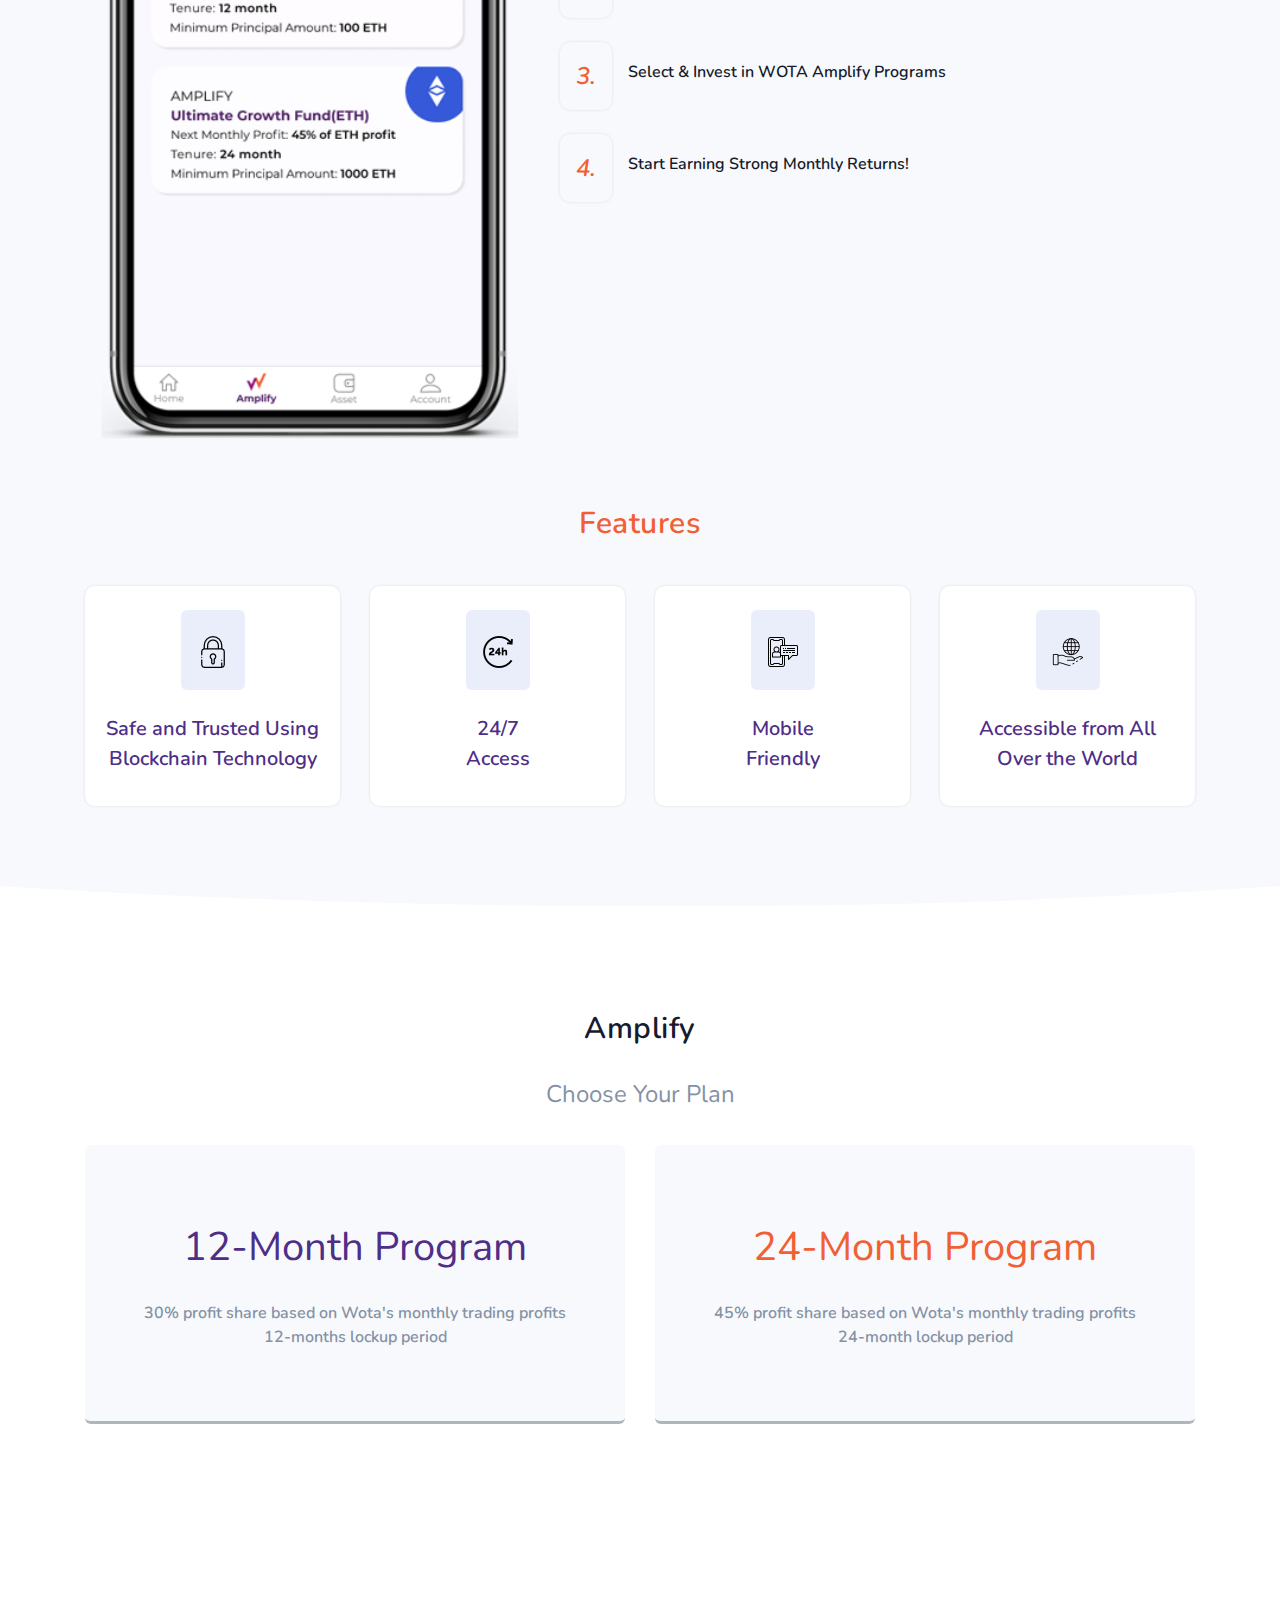
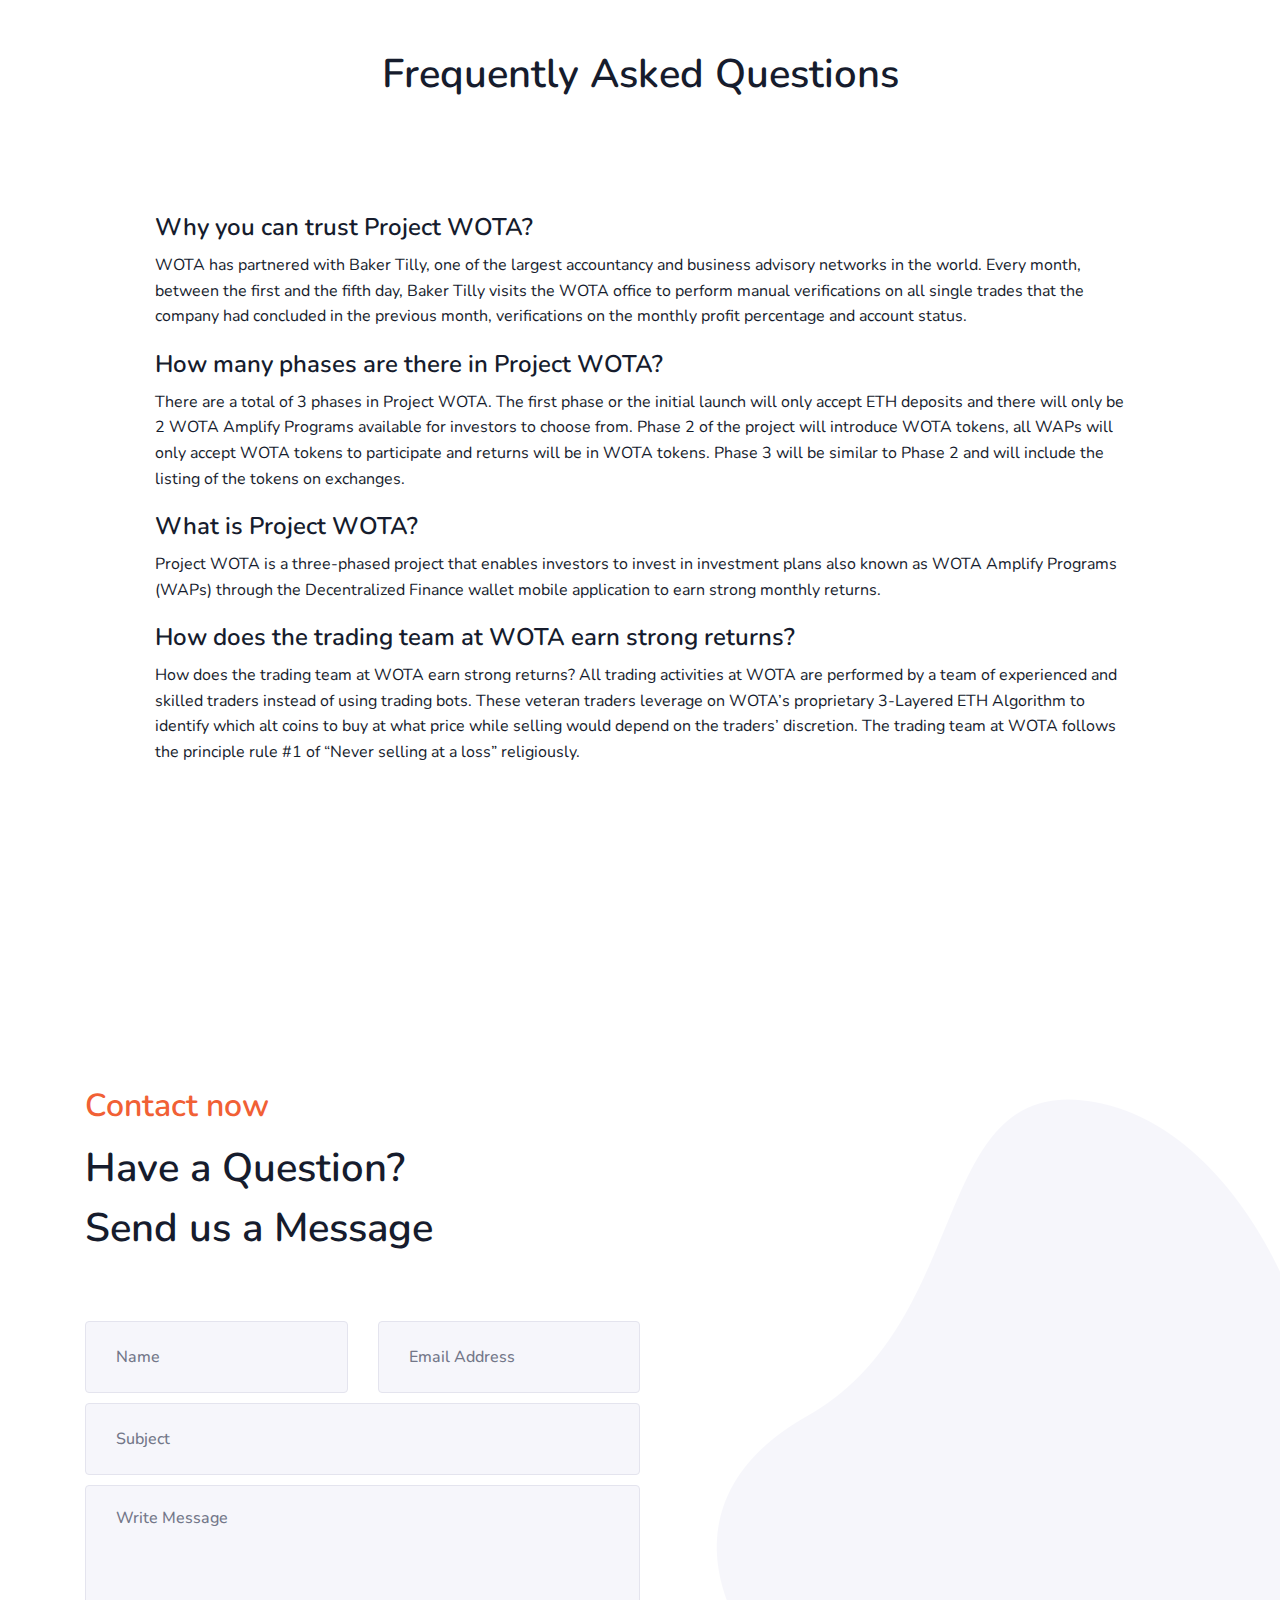
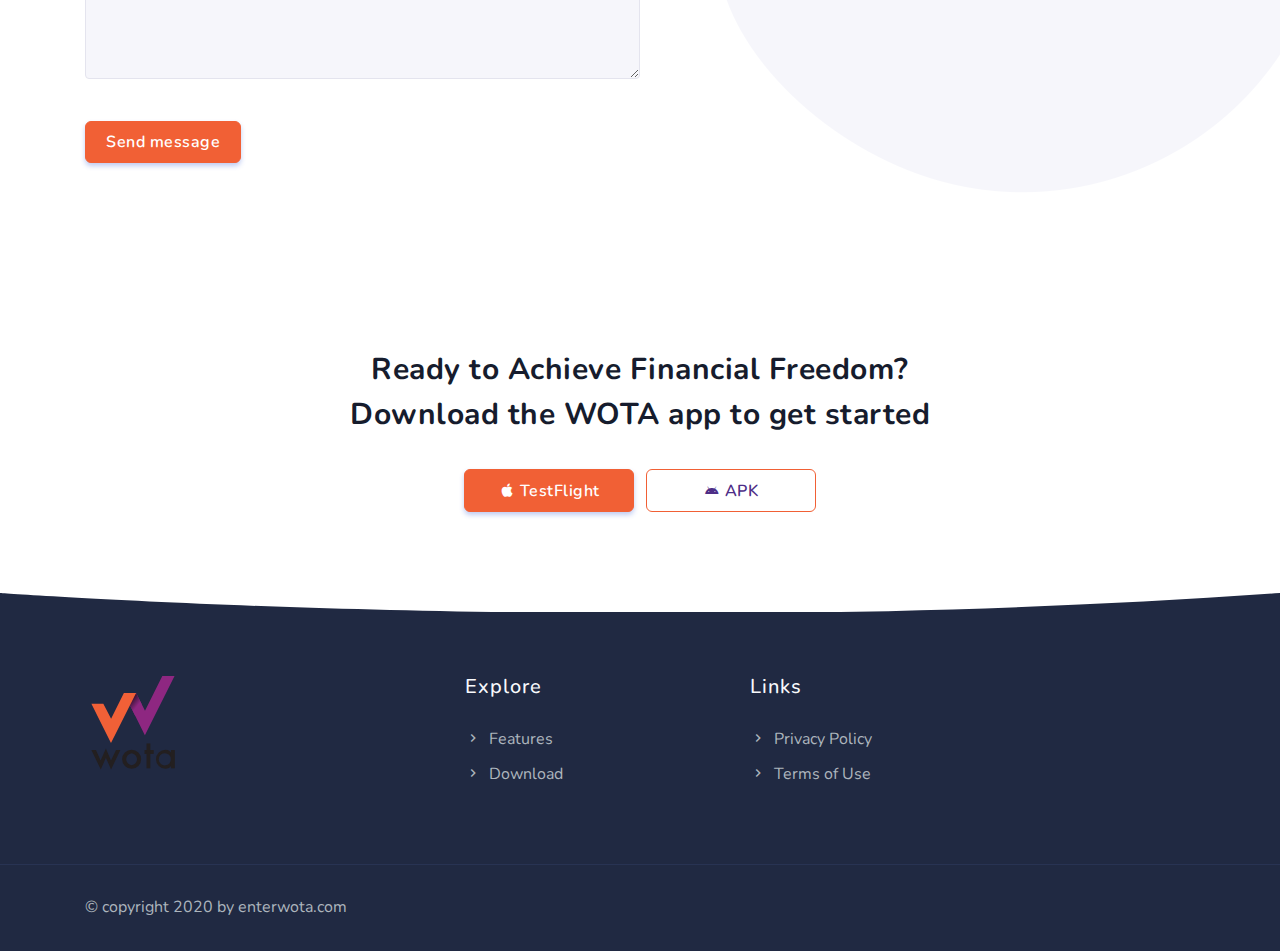
==== commit 618cc278: "add testflight link" ====
--- a/index.html
+++ b/index.html
@@ -484,10 +484,10 @@
           <div class="mt-4">
             <!-- <a href="javascript:void(0)" class="btn btn-primary mt-2 mr-2"><i class="mdi mdi-apple"></i> App Store</a> -->
             <a
-              href="javascript:void(0)"
+              href="https://testflight.apple.com/join/BBxtRbIE"
               class="btn btn-primary mt-2 mr-2"
               style="width: 170px"
-              ><i class="mdi mdi-apple"></i> Coming Soon</a
+              ><i class="mdi mdi-apple"></i> TestFlight</a
             >
             <a
               href="/apk/wota.apk"
